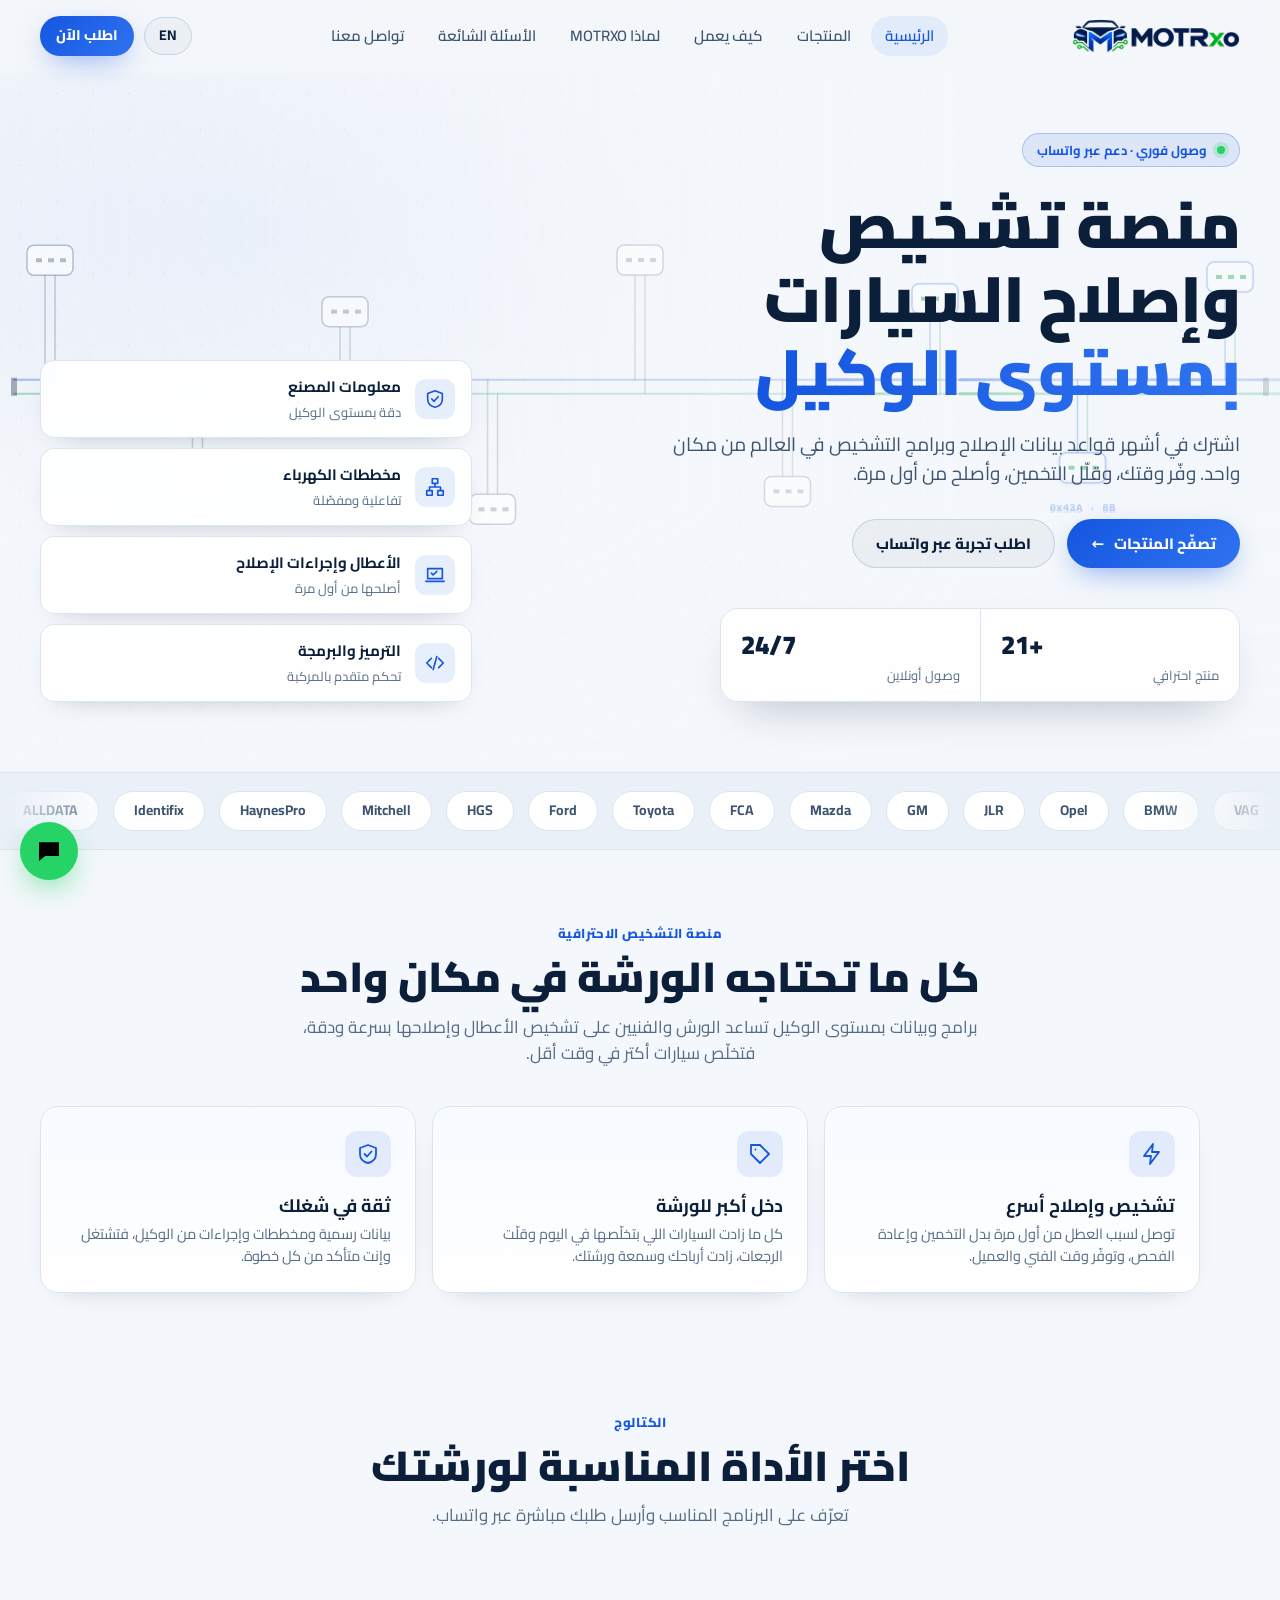
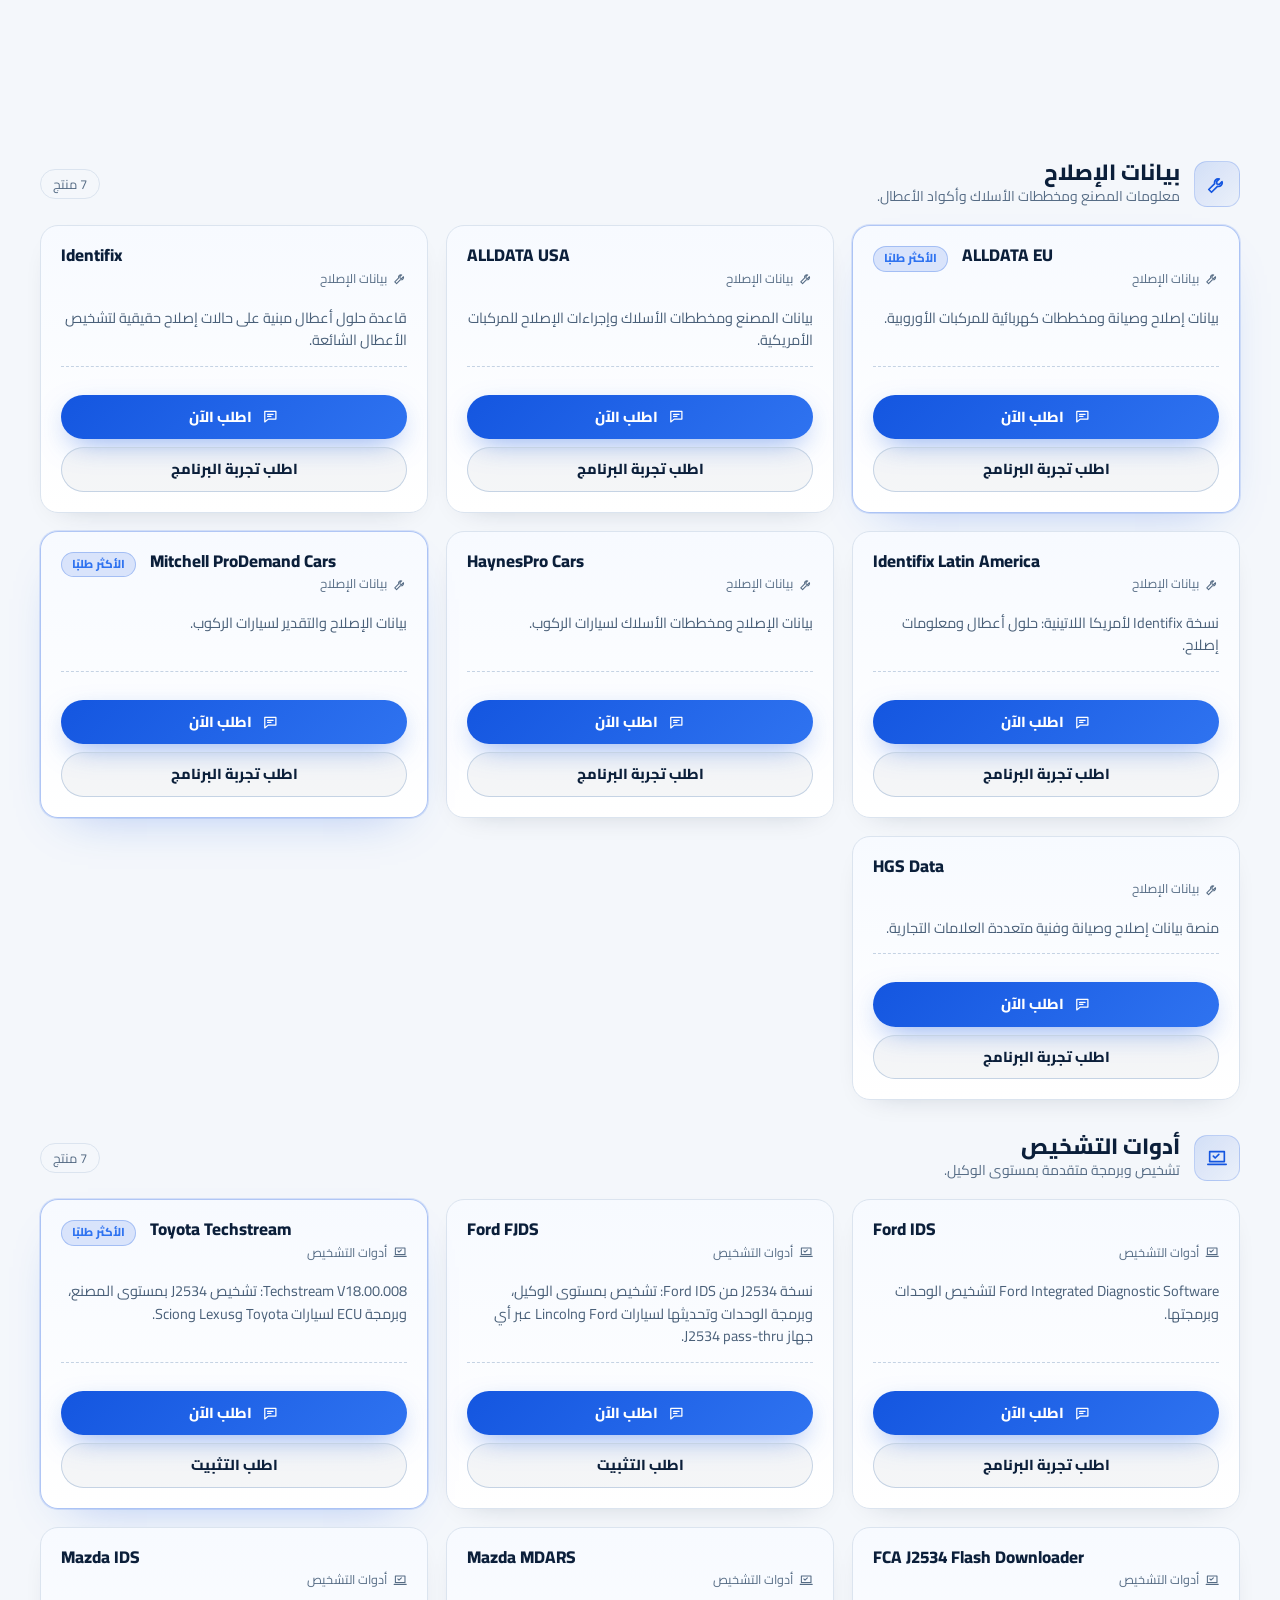
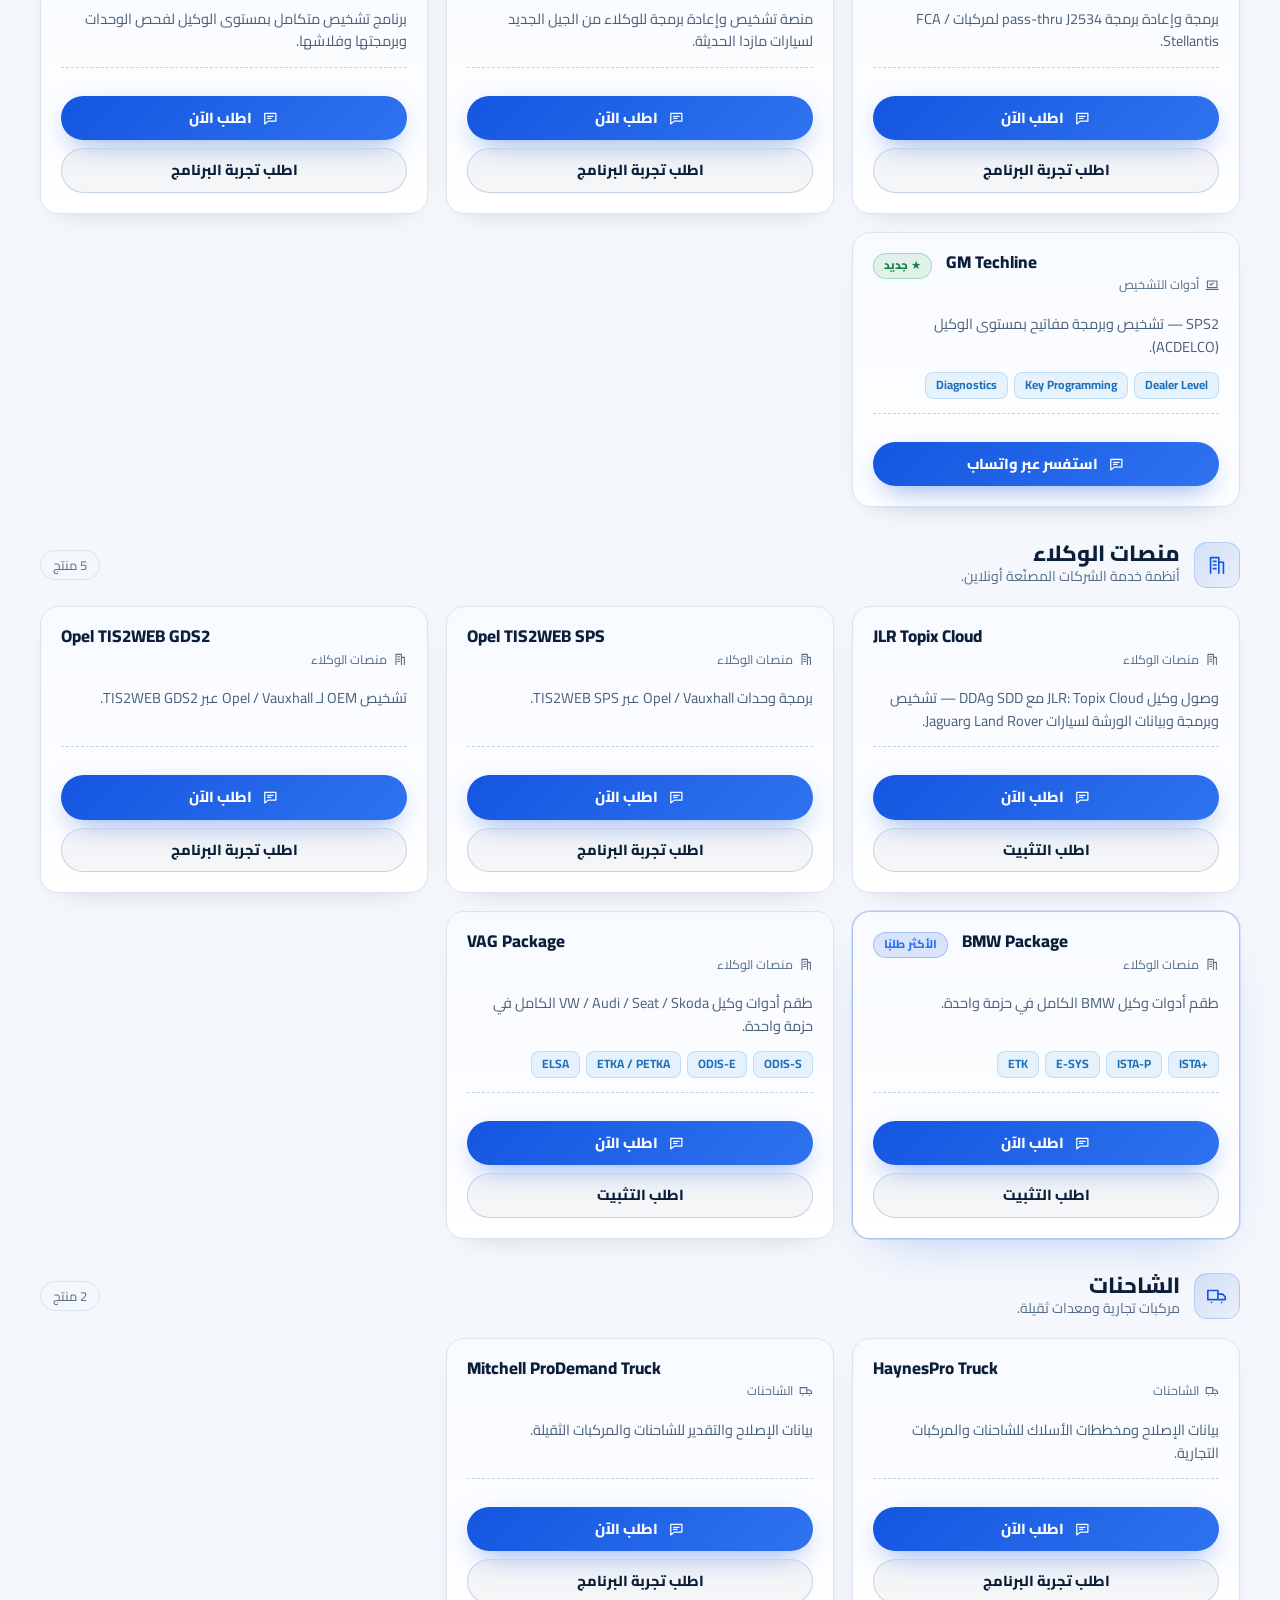
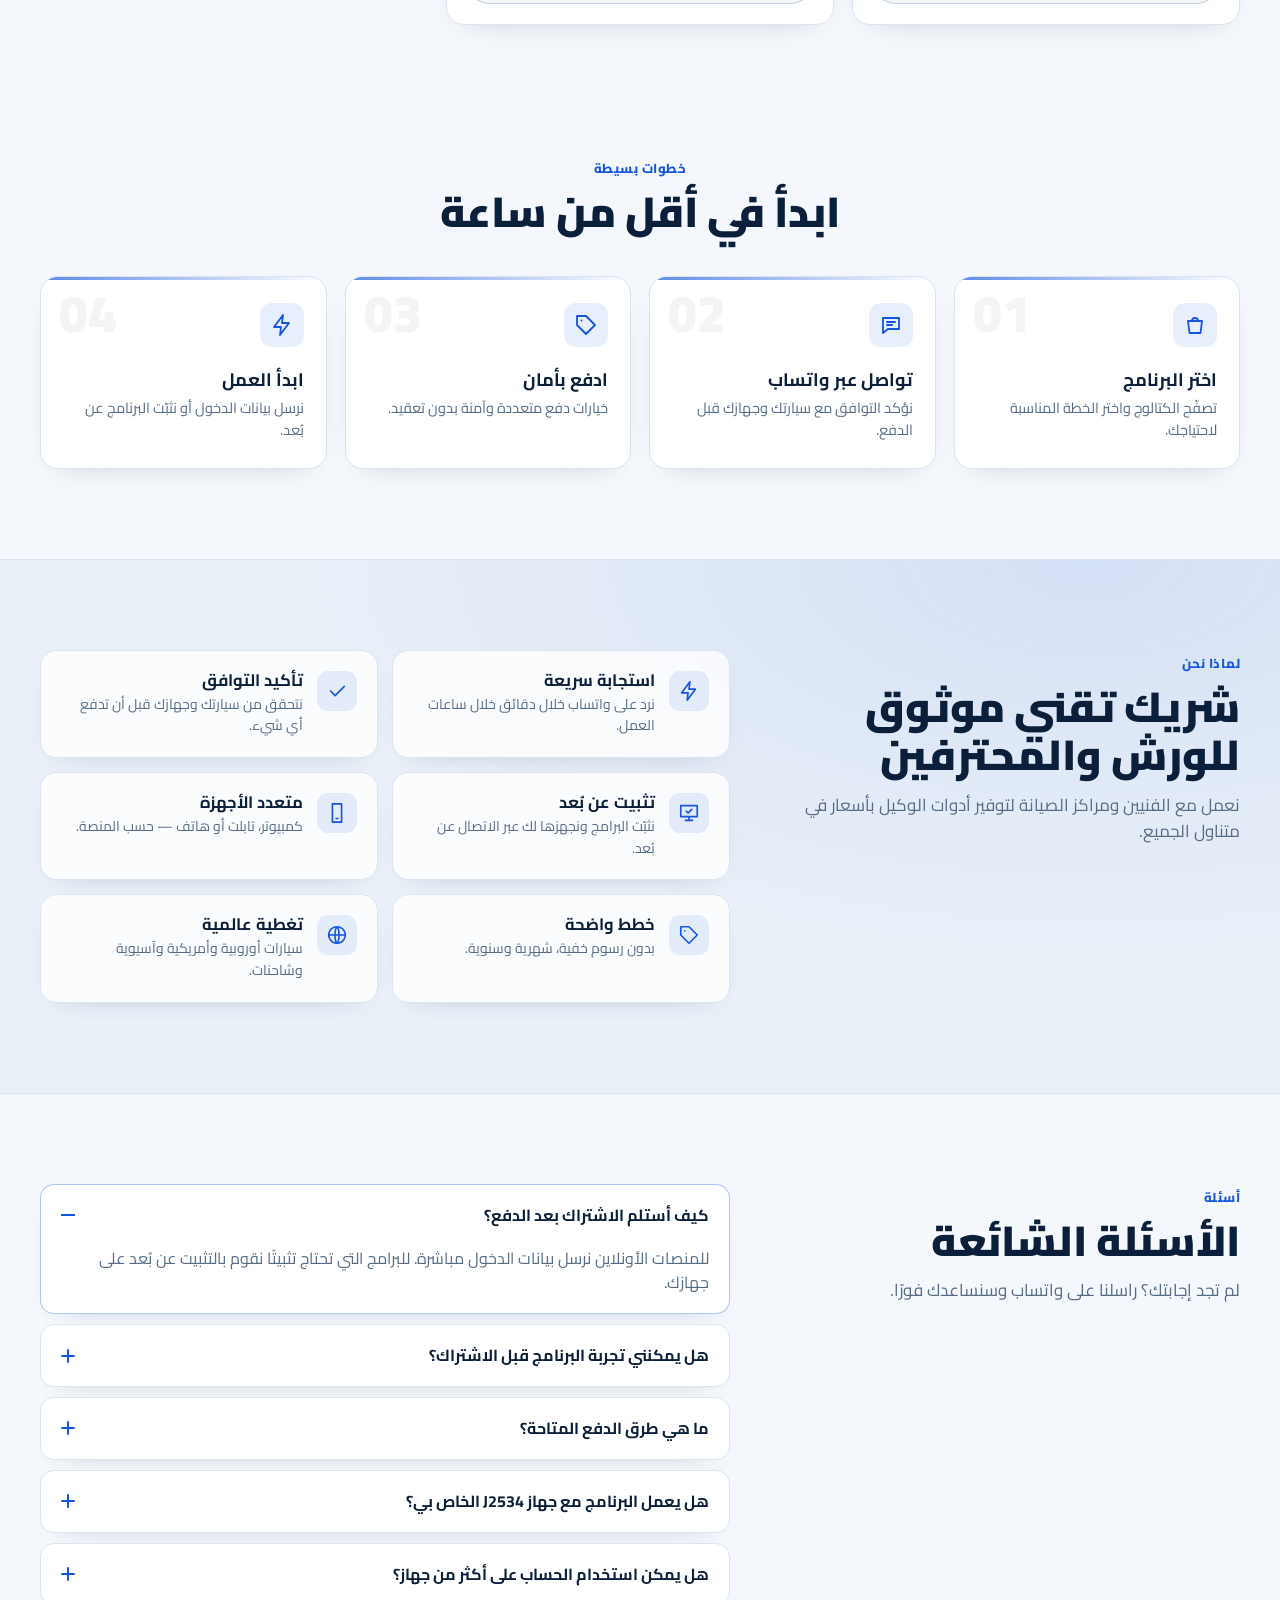
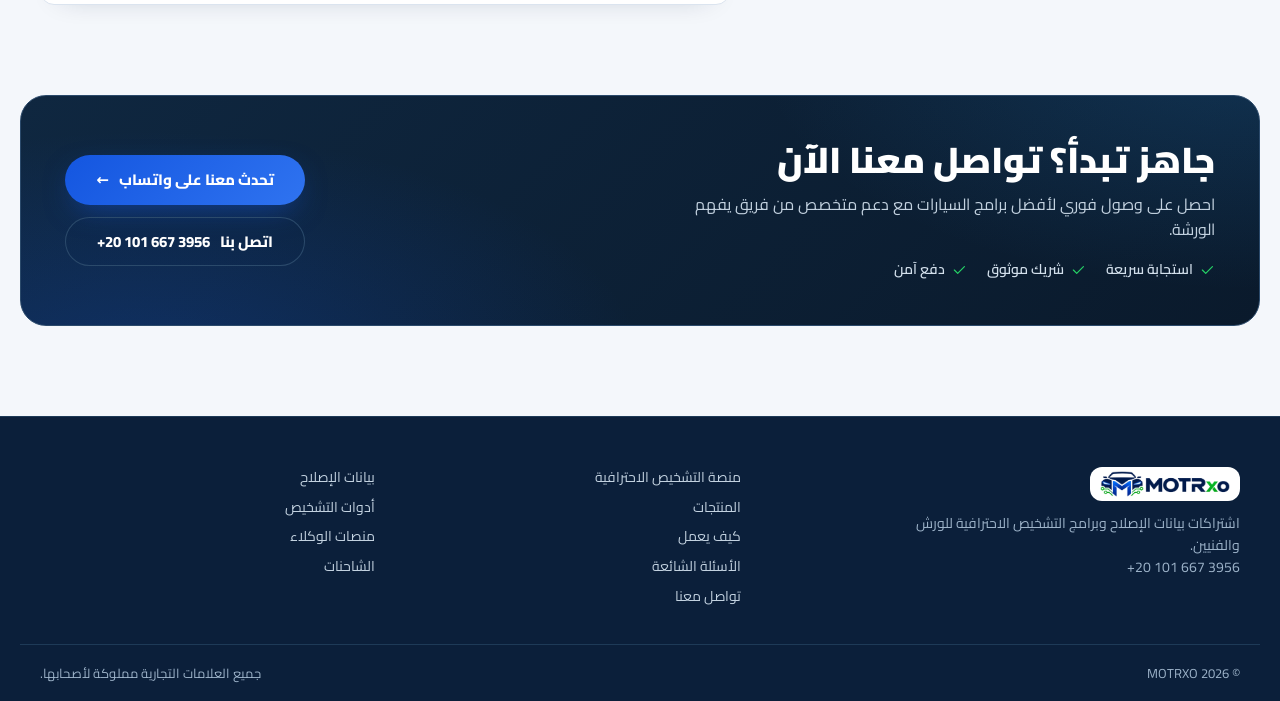
==== index.html @ 0154c222 "Add files via upload" ====
<!DOCTYPE html>
<!DOCTYPE html>

<!DOCTYPE html>

<html dir="rtl" lang="ar"><head>
<meta content="text/html; charset=utf-8" http-equiv="content-type"/>
<meta charset="utf-8"/>
<meta content="https://www.motrxo.com/.netlify/og-image/801416b83692bc978ded87ede129fd57.jpg" property="og:image"/>
<meta content="1200" property="og:image:width"/>
<meta content="630" property="og:image:height"/>
<meta content="width=device-width, initial-scale=1, viewport-fit=cover" name="viewport"/>
<title>MOTRXO — اشتراكات بيانات وإصلاح وتشخيص السيارات</title>
<meta content="اشتراكات بيانات الإصلاح وبرامج التشخيص الاحترافية للورش والفنيين — ALLDATA وHaynesPro وFord IDS وToyota Techstream وغيرها." name="description"/>
<meta content="#f4f7fb" name="theme-color"/>
<link href="assets/favicon.png" rel="icon" type="image/png"/>
<link href="assets/apple-touch-icon.png" rel="apple-touch-icon"/>
<link href="https://fonts.googleapis.com/" rel="preconnect"/>
<link crossorigin="" href="https://fonts.gstatic.com/" rel="preconnect"/>
<link href="https://fonts.googleapis.com/css2?family=Cairo:wght@400;500;600;700;800;900&amp;display=swap" rel="stylesheet"/>
<link href="assets/styles.css" rel="stylesheet"/>
<style>.hero-bg canvas{display:block;width:100%;height:100%}.hero::before{opacity:.6}.cta-acts{display:flex;flex-direction:column;gap:12px;min-width:240px}.cta-acts .btn{justify-content:center}</style>
<style>
/* MOTRXO catalog: no-price presentation with expandable product information */
.product-info { margin: 12px 0 0; padding: 14px; border: 1px solid rgba(44, 104, 168, .18); border-radius: 14px; background: rgba(244, 248, 253, .72); }
.product-info[hidden] { display: none; }
.product-info strong { display: block; margin-bottom: 6px; }
.product-info p { margin: 0 0 12px; line-height: 1.7; }
.cd .pn { cursor: pointer; }
.cd-acts { margin-top: 14px; }
</style></head>
<body>
<a class="skip" data-i="skip" href="#shop">تخطَّ إلى المنتجات</a>
<header class="hd" id="hd">
<div class="bar w">
<a aria-label="MOTRXO" class="logo" href="https://www.motrxo.com/"><img alt="MOTRXO" height="145" src="assets/logo.webp" width="720"/></a>
<nav aria-label="Main" class="nav" id="nav">
<a class="on" data-i="n1" href="#top">الرئيسية</a>
<a class="" data-i="n2" href="#shop">المنتجات</a>
<a data-dl="" data-i="n10" hidden="" href="#downloads">التنزيلات</a>
<a class="" data-i="n8" href="#how">كيف يعمل</a>
<a class="" data-i="n3" href="#why">لماذا MOTRXO</a>
<a class="" data-i="n9" href="#faq">الأسئلة الشائعة</a>
<a class="" data-i="n4" href="#contact">تواصل معنا</a>
</nav>
<div class="acts">
<button aria-label="Language" class="lang" id="lang" type="button">EN</button>
<a class="btn btn-sm" data-i="order" href="https://wa.me/201016673956?text=%D9%85%D8%B1%D8%AD%D8%A8%D9%8B%D8%A7%20MOTRXO%D8%8C%20%D8%A3%D8%B1%D9%8A%D8%AF%20%D8%A7%D9%84%D8%A7%D8%B3%D8%AA%D9%81%D8%B3%D8%A7%D8%B1%20%D8%B9%D9%86%20%D8%A7%D9%84%D8%A7%D8%B4%D8%AA%D8%B1%D8%A7%D9%83%D8%A7%D8%AA." id="hdwa" rel="noopener" target="_blank">اطلب الآن</a>
<button aria-controls="nav" aria-expanded="false" aria-label="Menu" class="burger" id="burger" type="button"><span></span><span></span><span></span></button>
</div>
</div>
</header>
<main>
<section class="hero" id="top">
<div aria-hidden="true" class="hero-bg"><canvas height="871" id="canbus" width="1920"></canvas></div>
<div class="hero-in w">
<div>
<span class="eyebrow"><i class="dot"></i><span data-i="eyebrow">وصول فوري · دعم عبر واتساب</span></span>
<h1><span data-i="h1a">منصة تشخيص وإصلاح السيارات</span> <em data-i="h1b">بمستوى الوكيل</em></h1>
<p class="lead" data-i="hp">اشترك في أشهر قواعد بيانات الإصلاح وبرامج التشخيص في العالم من مكان واحد. وفّر وقتك، وقلّل التخمين، وأصلح من أول مرة.</p>
<div class="hero-cta">
<a class="btn" href="#shop"><span data-i="browse">تصفّح المنتجات</span> <span class="arr">←</span></a>
<a class="btn btn-ghost" data-i="trial" href="https://wa.me/201016673956?text=%D9%85%D8%B1%D8%AD%D8%A8%D9%8B%D8%A7%20MOTRXO%D8%8C%20%D8%A3%D8%B1%D9%8A%D8%AF%20%D8%A7%D9%84%D8%AA%D8%AC%D8%B1%D8%A8%D8%A9%20%D9%84%D8%A8%D8%B1%D9%86%D8%A7%D9%85%D8%AC%20%D8%A7%D9%84%D8%A8%D8%B1%D9%86%D8%A7%D9%85%D8%AC%20%D8%A7%D9%84%D9%85%D9%86%D8%A7%D8%B3%D8%A8%20%D9%84%D9%83." id="herowa" rel="noopener" target="_blank">اطلب تجربة عبر واتساب</a>
</div>
<dl class="stats" id="stats"><div><dt>21+</dt><dd>منتج احترافي</dd></div><div><dt>24/7</dt><dd>وصول أونلاين</dd></div></dl>
</div>
<ul class="feats" id="feats"><li><svg aria-hidden="true" class="i" viewbox="0 0 24 24"><path d="M12 3l8 3v6c0 5-3.5 8-8 9-4.5-1-8-4-8-9V6zM8.5 12l2.5 2.5 4.5-5"></path></svg><div><strong>معلومات المصنع</strong><span>دقة بمستوى الوكيل</span></div></li><li><svg aria-hidden="true" class="i" viewbox="0 0 24 24"><path d="M9 3h6v5H9zM3 16h6v5H3zM15 16h6v5h-6zM12 8v4M6 16v-4h12v4"></path></svg><div><strong>مخططات الكهرباء</strong><span>تفاعلية ومفصّلة</span></div></li><li><svg aria-hidden="true" class="i" viewbox="0 0 24 24"><path d="M4 5h16v11H4zM2 19h20M8 10l2 2 4-4"></path></svg><div><strong>الأعطال وإجراءات الإصلاح</strong><span>أصلحها من أول مرة</span></div></li><li><svg aria-hidden="true" class="i" viewbox="0 0 24 24"><path d="M8 7l-5 5 5 5M16 7l5 5-5 5M14 5l-4 14"></path></svg><div><strong>الترميز والبرمجة</strong><span>تحكم متقدم بالمركبة</span></div></li></ul>
</div>
</section>
<div aria-hidden="true" class="brands"><div class="marquee"><div class="track" id="brands"><span class="br"><b>ALLDATA</b></span><span class="br"><b>Identifix</b></span><span class="br"><b>HaynesPro</b></span><span class="br"><b>Mitchell</b></span><span class="br"><b>HGS</b></span><span class="br"><b>Ford</b></span><span class="br"><b>Toyota</b></span><span class="br"><b>FCA</b></span><span class="br"><b>Mazda</b></span><span class="br"><b>GM</b></span><span class="br"><b>JLR</b></span><span class="br"><b>Opel</b></span><span class="br"><b>BMW</b></span><span class="br"><b>VAG</b></span><span class="br"><b>ALLDATA</b></span><span class="br"><b>Identifix</b></span><span class="br"><b>HaynesPro</b></span><span class="br"><b>Mitchell</b></span><span class="br"><b>HGS</b></span><span class="br"><b>Ford</b></span><span class="br"><b>Toyota</b></span><span class="br"><b>FCA</b></span><span class="br"><b>Mazda</b></span><span class="br"><b>GM</b></span><span class="br"><b>JLR</b></span><span class="br"><b>Opel</b></span><span class="br"><b>BMW</b></span><span class="br"><b>VAG</b></span></div></div></div>
<section class="about" id="about">
<div class="w">
<div class="sec-head"><span class="kicker" data-i="abK">منصة التشخيص الاحترافية</span><h2 data-i="abT">كل ما تحتاجه الورشة في مكان واحد</h2><p data-i="abP">برامج وبيانات بمستوى الوكيل تساعد الورش والفنيين على تشخيص الأعطال وإصلاحها بسرعة ودقة، فتخلّص سيارات أكتر في وقت أقل.</p></div>
<ul class="ab-g" id="abg"><li><svg aria-hidden="true" class="i" viewbox="0 0 24 24"><path d="M13 2L4 14h7l-1 8 9-12h-7z"></path></svg><h3>تشخيص وإصلاح أسرع</h3><p>توصل لسبب العطل من أول مرة بدل التخمين وإعادة الفحص، وتوفّر وقت الفني والعميل.</p></li><li><svg aria-hidden="true" class="i" viewbox="0 0 24 24"><path d="M3 12V3h9l9 9-9 9zM7.5 7.5h.01"></path></svg><h3>دخل أكبر للورشة</h3><p>كل ما زادت السيارات اللي بتخلّصها في اليوم وقلّت الرجعات، زادت أرباحك وسمعة ورشتك.</p></li><li><svg aria-hidden="true" class="i" viewbox="0 0 24 24"><path d="M12 3l8 3v6c0 5-3.5 8-8 9-4.5-1-8-4-8-9V6zM8.5 12l2.5 2.5 4.5-5"></path></svg><h3>ثقة في شغلك</h3><p>بيانات رسمية ومخططات وإجراءات من الوكيل، فتشتغل وإنت متأكد من كل خطوة.</p></li></ul>
</div>
</section>
<section class="shop" id="shop">
<div class="w">
<div class="sec-head"><span class="kicker" data-i="k1">الكتالوج</span><h2 data-i="shopT">اختر الأداة المناسبة لورشتك</h2><p data-i="shopP">تعرّف على البرنامج المناسب وأرسل طلبك مباشرة عبر واتساب.</p></div>
<div class="tools" id="tools">
<label class="search"><span class="ico" data-ic="search"><svg aria-hidden="true" class="i" viewbox="0 0 24 24"><path d="M11 4a7 7 0 1 0 .01 0M20 20l-4-4"></path></svg></span><input aria-label="search" autocomplete="off" id="q" placeholder="ابحث: ALLDATA، BMW، Toyota…" type="search"/><kbd>/</kbd></label>
<div class="tabs" id="tabs" role="tablist"><button aria-selected="true" class="tab on" data-c="all" role="tab" type="button"><svg aria-hidden="true" class="i" viewbox="0 0 24 24"><path d="M4 4h6v6H4zM14 4h6v6h-6zM4 14h6v6H4zM14 14h6v6h-6z"></path></svg><span>الكل</span><small>21</small></button><button aria-selected="false" class="tab" data-c="repair" role="tab" type="button"><svg aria-hidden="true" class="i" viewbox="0 0 24 24"><path d="M14.5 6.5a4 4 0 0 0-5 5L3 18l3 3 6.5-6.5a4 4 0 0 0 5-5l-3 3-2.5-.5-.5-2.5z"></path></svg><span>بيانات الإصلاح</span><small>7</small></button><button aria-selected="false" class="tab" data-c="diag" role="tab" type="button"><svg aria-hidden="true" class="i" viewbox="0 0 24 24"><path d="M4 5h16v11H4zM2 19h20M8 10l2 2 4-4"></path></svg><span>أدوات التشخيص</span><small>7</small></button><button aria-selected="false" class="tab" data-c="oem" role="tab" type="button"><svg aria-hidden="true" class="i" viewbox="0 0 24 24"><path d="M5 21V4h9v17M14 9h5v12M8 8h3M8 12h3M8 16h3"></path></svg><span>منصات الوكلاء</span><small>5</small></button><button aria-selected="false" class="tab" data-c="truck" role="tab" type="button"><svg aria-hidden="true" class="i" viewbox="0 0 24 24"><path d="M2 6h11v10H2zM13 10h5l3 3v3h-8zM6 19h.01M17 19h.01"></path></svg><span>الشاحنات</span><small>2</small></button></div>
</div>
<div id="panels"><section aria-labelledby="h-repair" class="cat-sec">
<header class="cat-h"><span class="cat-ic"><svg aria-hidden="true" class="i" viewbox="0 0 24 24"><path d="M14.5 6.5a4 4 0 0 0-5 5L3 18l3 3 6.5-6.5a4 4 0 0 0 5-5l-3 3-2.5-.5-.5-2.5z"></path></svg></span><div><h3 id="h-repair">بيانات الإصلاح</h3><p>معلومات المصنع ومخططات الأسلاك وأكواد الأعطال.</p></div><span class="cnt">7 منتج</span></header>
<div class="grid"><article class="cd is-pop">
<div class="cd-top">
<div class="ct">
<h3><a aria-expanded="false" class="pn" data-product-url="https://www.motrxo.com/product.html?p=ALLDATA%20EU" href="#" title="اضغط لعرض معلومات البرنامج">ALLDATA EU</a></h3>
<span class="cat"><svg aria-hidden="true" class="i" viewbox="0 0 24 24"><path d="M14.5 6.5a4 4 0 0 0-5 5L3 18l3 3 6.5-6.5a4 4 0 0 0 5-5l-3 3-2.5-.5-.5-2.5z"></path></svg>بيانات الإصلاح</span>
</div>
<span class="badge">الأكثر طلبًا</span>
</div>
<p class="desc">بيانات إصلاح وصيانة ومخططات كهربائية للمركبات الأوروبية.</p><div class="product-info" hidden=""><strong>معلومات البرنامج</strong><p>بيانات إصلاح وصيانة ومخططات كهربائية للمركبات الأوروبية.</p><a class="btn btn-ghost btn-block" href="https://wa.me/201016673956?text=%D9%85%D8%B1%D8%AD%D8%A8%D9%8B%D8%A7%20MOTRXO%D8%8C%20%D8%A3%D8%B1%D9%8A%D8%AF%20%D8%A7%D9%84%D8%A7%D8%B3%D8%AA%D9%81%D8%B3%D8%A7%D8%B1%20%D9%84%D8%A8%D8%B1%D9%86%D8%A7%D9%85%D8%AC%20ALLDATA%20EU." rel="noopener" target="_blank">استفسر عن التوافق والتفاصيل عبر واتساب</a></div>
<div class="cd-bot">
<div class="cd-acts">
<a class="btn btn-block" data-wa-action="buy" href="https://wa.me/201016673956?text=%D9%85%D8%B1%D8%AD%D8%A8%D9%8B%D8%A7%20MOTRXO%D8%8C%20%D8%A3%D8%B1%D9%8A%D8%AF%20%D8%A7%D9%84%D8%B4%D8%B1%D8%A7%D8%A1%20%D9%84%D8%A8%D8%B1%D9%86%D8%A7%D9%85%D8%AC%20ALLDATA%20EU." rel="noopener" target="_blank"><svg aria-hidden="true" class="i" viewbox="0 0 24 24"><path d="M4 5h16v11H9l-5 4zM8 9h8M8 12h5"></path></svg><span>اطلب الآن</span></a>
<a class="btn btn-ghost btn-block" data-wa-action="trial" href="https://wa.me/201016673956?text=%D9%85%D8%B1%D8%AD%D8%A8%D9%8B%D8%A7%20MOTRXO%D8%8C%20%D8%A3%D8%B1%D9%8A%D8%AF%20%D8%A7%D9%84%D8%AA%D8%AC%D8%B1%D8%A8%D8%A9%20%D9%84%D8%A8%D8%B1%D9%86%D8%A7%D9%85%D8%AC%20ALLDATA%20EU." rel="noopener" target="_blank">اطلب تجربة البرنامج</a>
</div>
</div>
</article><article class="cd">
<div class="cd-top">
<div class="ct">
<h3><a aria-expanded="false" class="pn" data-product-url="https://www.motrxo.com/product.html?p=ALLDATA%20USA" href="#" title="اضغط لعرض معلومات البرنامج">ALLDATA USA</a></h3>
<span class="cat"><svg aria-hidden="true" class="i" viewbox="0 0 24 24"><path d="M14.5 6.5a4 4 0 0 0-5 5L3 18l3 3 6.5-6.5a4 4 0 0 0 5-5l-3 3-2.5-.5-.5-2.5z"></path></svg>بيانات الإصلاح</span>
</div>
</div>
<p class="desc">بيانات المصنع ومخططات الأسلاك وإجراءات الإصلاح للمركبات الأمريكية.</p><div class="product-info" hidden=""><strong>معلومات البرنامج</strong><p>بيانات المصنع ومخططات الأسلاك وإجراءات الإصلاح للمركبات الأمريكية.</p><a class="btn btn-ghost btn-block" href="https://wa.me/201016673956?text=%D9%85%D8%B1%D8%AD%D8%A8%D9%8B%D8%A7%20MOTRXO%D8%8C%20%D8%A3%D8%B1%D9%8A%D8%AF%20%D8%A7%D9%84%D8%A7%D8%B3%D8%AA%D9%81%D8%B3%D8%A7%D8%B1%20%D9%84%D8%A8%D8%B1%D9%86%D8%A7%D9%85%D8%AC%20ALLDATA%20USA." rel="noopener" target="_blank">استفسر عن التوافق والتفاصيل عبر واتساب</a></div>
<div class="cd-bot">
<div class="cd-acts">
<a class="btn btn-block" data-wa-action="buy" href="https://wa.me/201016673956?text=%D9%85%D8%B1%D8%AD%D8%A8%D9%8B%D8%A7%20MOTRXO%D8%8C%20%D8%A3%D8%B1%D9%8A%D8%AF%20%D8%A7%D9%84%D8%B4%D8%B1%D8%A7%D8%A1%20%D9%84%D8%A8%D8%B1%D9%86%D8%A7%D9%85%D8%AC%20ALLDATA%20USA." rel="noopener" target="_blank"><svg aria-hidden="true" class="i" viewbox="0 0 24 24"><path d="M4 5h16v11H9l-5 4zM8 9h8M8 12h5"></path></svg><span>اطلب الآن</span></a>
<a class="btn btn-ghost btn-block" data-wa-action="trial" href="https://wa.me/201016673956?text=%D9%85%D8%B1%D8%AD%D8%A8%D9%8B%D8%A7%20MOTRXO%D8%8C%20%D8%A3%D8%B1%D9%8A%D8%AF%20%D8%A7%D9%84%D8%AA%D8%AC%D8%B1%D8%A8%D8%A9%20%D9%84%D8%A8%D8%B1%D9%86%D8%A7%D9%85%D8%AC%20ALLDATA%20USA." rel="noopener" target="_blank">اطلب تجربة البرنامج</a>
</div>
</div>
</article><article class="cd">
<div class="cd-top">
<div class="ct">
<h3><a aria-expanded="false" class="pn" data-product-url="https://www.motrxo.com/product.html?p=Identifix" href="#" title="اضغط لعرض معلومات البرنامج">Identifix</a></h3>
<span class="cat"><svg aria-hidden="true" class="i" viewbox="0 0 24 24"><path d="M14.5 6.5a4 4 0 0 0-5 5L3 18l3 3 6.5-6.5a4 4 0 0 0 5-5l-3 3-2.5-.5-.5-2.5z"></path></svg>بيانات الإصلاح</span>
</div>
</div>
<p class="desc">قاعدة حلول أعطال مبنية على حالات إصلاح حقيقية لتشخيص الأعطال الشائعة.</p><div class="product-info" hidden=""><strong>معلومات البرنامج</strong><p>قاعدة حلول أعطال مبنية على حالات إصلاح حقيقية لتشخيص الأعطال الشائعة.</p><a class="btn btn-ghost btn-block" href="https://wa.me/201016673956?text=%D9%85%D8%B1%D8%AD%D8%A8%D9%8B%D8%A7%20MOTRXO%D8%8C%20%D8%A3%D8%B1%D9%8A%D8%AF%20%D8%A7%D9%84%D8%A7%D8%B3%D8%AA%D9%81%D8%B3%D8%A7%D8%B1%20%D9%84%D8%A8%D8%B1%D9%86%D8%A7%D9%85%D8%AC%20Identifix." rel="noopener" target="_blank">استفسر عن التوافق والتفاصيل عبر واتساب</a></div>
<div class="cd-bot">
<div class="cd-acts">
<a class="btn btn-block" data-wa-action="buy" href="https://wa.me/201016673956?text=%D9%85%D8%B1%D8%AD%D8%A8%D9%8B%D8%A7%20MOTRXO%D8%8C%20%D8%A3%D8%B1%D9%8A%D8%AF%20%D8%A7%D9%84%D8%B4%D8%B1%D8%A7%D8%A1%20%D9%84%D8%A8%D8%B1%D9%86%D8%A7%D9%85%D8%AC%20Identifix." rel="noopener" target="_blank"><svg aria-hidden="true" class="i" viewbox="0 0 24 24"><path d="M4 5h16v11H9l-5 4zM8 9h8M8 12h5"></path></svg><span>اطلب الآن</span></a>
<a class="btn btn-ghost btn-block" data-wa-action="trial" href="https://wa.me/201016673956?text=%D9%85%D8%B1%D8%AD%D8%A8%D9%8B%D8%A7%20MOTRXO%D8%8C%20%D8%A3%D8%B1%D9%8A%D8%AF%20%D8%A7%D9%84%D8%AA%D8%AC%D8%B1%D8%A8%D8%A9%20%D9%84%D8%A8%D8%B1%D9%86%D8%A7%D9%85%D8%AC%20Identifix." rel="noopener" target="_blank">اطلب تجربة البرنامج</a>
</div>
</div>
</article><article class="cd">
<div class="cd-top">
<div class="ct">
<h3><a aria-expanded="false" class="pn" data-product-url="https://www.motrxo.com/product.html?p=Identifix%20Latin%20America" href="#" title="اضغط لعرض معلومات البرنامج">Identifix Latin America</a></h3>
<span class="cat"><svg aria-hidden="true" class="i" viewbox="0 0 24 24"><path d="M14.5 6.5a4 4 0 0 0-5 5L3 18l3 3 6.5-6.5a4 4 0 0 0 5-5l-3 3-2.5-.5-.5-2.5z"></path></svg>بيانات الإصلاح</span>
</div>
</div>
<p class="desc">نسخة Identifix لأمريكا اللاتينية: حلول أعطال ومعلومات إصلاح.</p><div class="product-info" hidden=""><strong>معلومات البرنامج</strong><p>نسخة Identifix لأمريكا اللاتينية: حلول أعطال ومعلومات إصلاح.</p><a class="btn btn-ghost btn-block" href="https://wa.me/201016673956?text=%D9%85%D8%B1%D8%AD%D8%A8%D9%8B%D8%A7%20MOTRXO%D8%8C%20%D8%A3%D8%B1%D9%8A%D8%AF%20%D8%A7%D9%84%D8%A7%D8%B3%D8%AA%D9%81%D8%B3%D8%A7%D8%B1%20%D9%84%D8%A8%D8%B1%D9%86%D8%A7%D9%85%D8%AC%20Identifix%20Latin%20America." rel="noopener" target="_blank">استفسر عن التوافق والتفاصيل عبر واتساب</a></div>
<div class="cd-bot">
<div class="cd-acts">
<a class="btn btn-block" data-wa-action="buy" href="https://wa.me/201016673956?text=%D9%85%D8%B1%D8%AD%D8%A8%D9%8B%D8%A7%20MOTRXO%D8%8C%20%D8%A3%D8%B1%D9%8A%D8%AF%20%D8%A7%D9%84%D8%B4%D8%B1%D8%A7%D8%A1%20%D9%84%D8%A8%D8%B1%D9%86%D8%A7%D9%85%D8%AC%20Identifix%20Latin%20America." rel="noopener" target="_blank"><svg aria-hidden="true" class="i" viewbox="0 0 24 24"><path d="M4 5h16v11H9l-5 4zM8 9h8M8 12h5"></path></svg><span>اطلب الآن</span></a>
<a class="btn btn-ghost btn-block" data-wa-action="trial" href="https://wa.me/201016673956?text=%D9%85%D8%B1%D8%AD%D8%A8%D9%8B%D8%A7%20MOTRXO%D8%8C%20%D8%A3%D8%B1%D9%8A%D8%AF%20%D8%A7%D9%84%D8%AA%D8%AC%D8%B1%D8%A8%D8%A9%20%D9%84%D8%A8%D8%B1%D9%86%D8%A7%D9%85%D8%AC%20Identifix%20Latin%20America." rel="noopener" target="_blank">اطلب تجربة البرنامج</a>
</div>
</div>
</article><article class="cd">
<div class="cd-top">
<div class="ct">
<h3><a aria-expanded="false" class="pn" data-product-url="https://www.motrxo.com/product.html?p=HaynesPro%20Cars" href="#" title="اضغط لعرض معلومات البرنامج">HaynesPro Cars</a></h3>
<span class="cat"><svg aria-hidden="true" class="i" viewbox="0 0 24 24"><path d="M14.5 6.5a4 4 0 0 0-5 5L3 18l3 3 6.5-6.5a4 4 0 0 0 5-5l-3 3-2.5-.5-.5-2.5z"></path></svg>بيانات الإصلاح</span>
</div>
</div>
<p class="desc">بيانات الإصلاح ومخططات الأسلاك لسيارات الركوب.</p><div class="product-info" hidden=""><strong>معلومات البرنامج</strong><p>بيانات الإصلاح ومخططات الأسلاك لسيارات الركوب.</p><a class="btn btn-ghost btn-block" href="https://wa.me/201016673956?text=%D9%85%D8%B1%D8%AD%D8%A8%D9%8B%D8%A7%20MOTRXO%D8%8C%20%D8%A3%D8%B1%D9%8A%D8%AF%20%D8%A7%D9%84%D8%A7%D8%B3%D8%AA%D9%81%D8%B3%D8%A7%D8%B1%20%D9%84%D8%A8%D8%B1%D9%86%D8%A7%D9%85%D8%AC%20HaynesPro%20Cars." rel="noopener" target="_blank">استفسر عن التوافق والتفاصيل عبر واتساب</a></div>
<div class="cd-bot">
<div class="cd-acts">
<a class="btn btn-block" data-wa-action="buy" href="https://wa.me/201016673956?text=%D9%85%D8%B1%D8%AD%D8%A8%D9%8B%D8%A7%20MOTRXO%D8%8C%20%D8%A3%D8%B1%D9%8A%D8%AF%20%D8%A7%D9%84%D8%B4%D8%B1%D8%A7%D8%A1%20%D9%84%D8%A8%D8%B1%D9%86%D8%A7%D9%85%D8%AC%20HaynesPro%20Cars." rel="noopener" target="_blank"><svg aria-hidden="true" class="i" viewbox="0 0 24 24"><path d="M4 5h16v11H9l-5 4zM8 9h8M8 12h5"></path></svg><span>اطلب الآن</span></a>
<a class="btn btn-ghost btn-block" data-wa-action="trial" href="https://wa.me/201016673956?text=%D9%85%D8%B1%D8%AD%D8%A8%D9%8B%D8%A7%20MOTRXO%D8%8C%20%D8%A3%D8%B1%D9%8A%D8%AF%20%D8%A7%D9%84%D8%AA%D8%AC%D8%B1%D8%A8%D8%A9%20%D9%84%D8%A8%D8%B1%D9%86%D8%A7%D9%85%D8%AC%20HaynesPro%20Cars." rel="noopener" target="_blank">اطلب تجربة البرنامج</a>
</div>
</div>
</article><article class="cd is-pop">
<div class="cd-top">
<div class="ct">
<h3><a aria-expanded="false" class="pn" data-product-url="https://www.motrxo.com/product.html?p=Mitchell%20ProDemand%20Cars" href="#" title="اضغط لعرض معلومات البرنامج">Mitchell ProDemand Cars</a></h3>
<span class="cat"><svg aria-hidden="true" class="i" viewbox="0 0 24 24"><path d="M14.5 6.5a4 4 0 0 0-5 5L3 18l3 3 6.5-6.5a4 4 0 0 0 5-5l-3 3-2.5-.5-.5-2.5z"></path></svg>بيانات الإصلاح</span>
</div>
<span class="badge">الأكثر طلبًا</span>
</div>
<p class="desc">بيانات الإصلاح والتقدير لسيارات الركوب.</p><div class="product-info" hidden=""><strong>معلومات البرنامج</strong><p>بيانات الإصلاح والتقدير لسيارات الركوب.</p><a class="btn btn-ghost btn-block" href="https://wa.me/201016673956?text=%D9%85%D8%B1%D8%AD%D8%A8%D9%8B%D8%A7%20MOTRXO%D8%8C%20%D8%A3%D8%B1%D9%8A%D8%AF%20%D8%A7%D9%84%D8%A7%D8%B3%D8%AA%D9%81%D8%B3%D8%A7%D8%B1%20%D9%84%D8%A8%D8%B1%D9%86%D8%A7%D9%85%D8%AC%20Mitchell%20ProDemand%20Cars." rel="noopener" target="_blank">استفسر عن التوافق والتفاصيل عبر واتساب</a></div>
<div class="cd-bot">
<div class="cd-acts">
<a class="btn btn-block" data-wa-action="buy" href="https://wa.me/201016673956?text=%D9%85%D8%B1%D8%AD%D8%A8%D9%8B%D8%A7%20MOTRXO%D8%8C%20%D8%A3%D8%B1%D9%8A%D8%AF%20%D8%A7%D9%84%D8%B4%D8%B1%D8%A7%D8%A1%20%D9%84%D8%A8%D8%B1%D9%86%D8%A7%D9%85%D8%AC%20Mitchell%20ProDemand%20Cars." rel="noopener" target="_blank"><svg aria-hidden="true" class="i" viewbox="0 0 24 24"><path d="M4 5h16v11H9l-5 4zM8 9h8M8 12h5"></path></svg><span>اطلب الآن</span></a>
<a class="btn btn-ghost btn-block" data-wa-action="trial" href="https://wa.me/201016673956?text=%D9%85%D8%B1%D8%AD%D8%A8%D9%8B%D8%A7%20MOTRXO%D8%8C%20%D8%A3%D8%B1%D9%8A%D8%AF%20%D8%A7%D9%84%D8%AA%D8%AC%D8%B1%D8%A8%D8%A9%20%D9%84%D8%A8%D8%B1%D9%86%D8%A7%D9%85%D8%AC%20Mitchell%20ProDemand%20Cars." rel="noopener" target="_blank">اطلب تجربة البرنامج</a>
</div>
</div>
</article><article class="cd">
<div class="cd-top">
<div class="ct">
<h3><a aria-expanded="false" class="pn" data-product-url="https://www.motrxo.com/product.html?p=HGS%20Data" href="#" title="اضغط لعرض معلومات البرنامج">HGS Data</a></h3>
<span class="cat"><svg aria-hidden="true" class="i" viewbox="0 0 24 24"><path d="M14.5 6.5a4 4 0 0 0-5 5L3 18l3 3 6.5-6.5a4 4 0 0 0 5-5l-3 3-2.5-.5-.5-2.5z"></path></svg>بيانات الإصلاح</span>
</div>
</div>
<p class="desc">منصة بيانات إصلاح وصيانة وفنية متعددة العلامات التجارية.</p><div class="product-info" hidden=""><strong>معلومات البرنامج</strong><p>منصة بيانات إصلاح وصيانة وفنية متعددة العلامات التجارية.</p><a class="btn btn-ghost btn-block" href="https://wa.me/201016673956?text=%D9%85%D8%B1%D8%AD%D8%A8%D9%8B%D8%A7%20MOTRXO%D8%8C%20%D8%A3%D8%B1%D9%8A%D8%AF%20%D8%A7%D9%84%D8%A7%D8%B3%D8%AA%D9%81%D8%B3%D8%A7%D8%B1%20%D9%84%D8%A8%D8%B1%D9%86%D8%A7%D9%85%D8%AC%20HGS%20Data." rel="noopener" target="_blank">استفسر عن التوافق والتفاصيل عبر واتساب</a></div>
<div class="cd-bot">
<div class="cd-acts">
<a class="btn btn-block" data-wa-action="buy" href="https://wa.me/201016673956?text=%D9%85%D8%B1%D8%AD%D8%A8%D9%8B%D8%A7%20MOTRXO%D8%8C%20%D8%A3%D8%B1%D9%8A%D8%AF%20%D8%A7%D9%84%D8%B4%D8%B1%D8%A7%D8%A1%20%D9%84%D8%A8%D8%B1%D9%86%D8%A7%D9%85%D8%AC%20HGS%20Data." rel="noopener" target="_blank"><svg aria-hidden="true" class="i" viewbox="0 0 24 24"><path d="M4 5h16v11H9l-5 4zM8 9h8M8 12h5"></path></svg><span>اطلب الآن</span></a>
<a class="btn btn-ghost btn-block" data-wa-action="trial" href="https://wa.me/201016673956?text=%D9%85%D8%B1%D8%AD%D8%A8%D9%8B%D8%A7%20MOTRXO%D8%8C%20%D8%A3%D8%B1%D9%8A%D8%AF%20%D8%A7%D9%84%D8%AA%D8%AC%D8%B1%D8%A8%D8%A9%20%D9%84%D8%A8%D8%B1%D9%86%D8%A7%D9%85%D8%AC%20HGS%20Data." rel="noopener" target="_blank">اطلب تجربة البرنامج</a>
</div>
</div>
</article></div>
</section><section aria-labelledby="h-diag" class="cat-sec">
<header class="cat-h"><span class="cat-ic"><svg aria-hidden="true" class="i" viewbox="0 0 24 24"><path d="M4 5h16v11H4zM2 19h20M8 10l2 2 4-4"></path></svg></span><div><h3 id="h-diag">أدوات التشخيص</h3><p>تشخيص وبرمجة متقدمة بمستوى الوكيل.</p></div><span class="cnt">7 منتج</span></header>
<div class="grid"><article class="cd">
<div class="cd-top">
<div class="ct">
<h3><a aria-expanded="false" class="pn" data-product-url="https://www.motrxo.com/product.html?p=Ford%20IDS" href="#" title="اضغط لعرض معلومات البرنامج">Ford IDS</a></h3>
<span class="cat"><svg aria-hidden="true" class="i" viewbox="0 0 24 24"><path d="M4 5h16v11H4zM2 19h20M8 10l2 2 4-4"></path></svg>أدوات التشخيص</span>
</div>
</div>
<p class="desc">Ford Integrated Diagnostic Software لتشخيص الوحدات وبرمجتها.</p><div class="product-info" hidden=""><strong>معلومات البرنامج</strong><p>Ford Integrated Diagnostic Software لتشخيص الوحدات وبرمجتها.</p><a class="btn btn-ghost btn-block" href="https://wa.me/201016673956?text=%D9%85%D8%B1%D8%AD%D8%A8%D9%8B%D8%A7%20MOTRXO%D8%8C%20%D8%A3%D8%B1%D9%8A%D8%AF%20%D8%A7%D9%84%D8%A7%D8%B3%D8%AA%D9%81%D8%B3%D8%A7%D8%B1%20%D9%84%D8%A8%D8%B1%D9%86%D8%A7%D9%85%D8%AC%20Ford%20IDS." rel="noopener" target="_blank">استفسر عن التوافق والتفاصيل عبر واتساب</a></div>
<div class="cd-bot">
<div class="cd-acts">
<a class="btn btn-block" data-wa-action="buy" href="https://wa.me/201016673956?text=%D9%85%D8%B1%D8%AD%D8%A8%D9%8B%D8%A7%20MOTRXO%D8%8C%20%D8%A3%D8%B1%D9%8A%D8%AF%20%D8%A7%D9%84%D8%B4%D8%B1%D8%A7%D8%A1%20%D9%84%D8%A8%D8%B1%D9%86%D8%A7%D9%85%D8%AC%20Ford%20IDS." rel="noopener" target="_blank"><svg aria-hidden="true" class="i" viewbox="0 0 24 24"><path d="M4 5h16v11H9l-5 4zM8 9h8M8 12h5"></path></svg><span>اطلب الآن</span></a>
<a class="btn btn-ghost btn-block" data-wa-action="trial" href="https://wa.me/201016673956?text=%D9%85%D8%B1%D8%AD%D8%A8%D9%8B%D8%A7%20MOTRXO%D8%8C%20%D8%A3%D8%B1%D9%8A%D8%AF%20%D8%A7%D9%84%D8%AA%D8%AC%D8%B1%D8%A8%D8%A9%20%D9%84%D8%A8%D8%B1%D9%86%D8%A7%D9%85%D8%AC%20Ford%20IDS." rel="noopener" target="_blank">اطلب تجربة البرنامج</a>
</div>
</div>
</article><article class="cd">
<div class="cd-top">
<div class="ct">
<h3><a aria-expanded="false" class="pn" data-product-url="https://www.motrxo.com/product.html?p=Ford%20FJDS" href="#" title="اضغط لعرض معلومات البرنامج">Ford FJDS</a></h3>
<span class="cat"><svg aria-hidden="true" class="i" viewbox="0 0 24 24"><path d="M4 5h16v11H4zM2 19h20M8 10l2 2 4-4"></path></svg>أدوات التشخيص</span>
</div>
</div>
<p class="desc">نسخة J2534 من Ford IDS: تشخيص بمستوى الوكيل، وبرمجة الوحدات وتحديثها لسيارات Ford وLincoln عبر أي جهاز J2534 pass-thru.</p><div class="product-info" hidden=""><strong>معلومات البرنامج</strong><p>نسخة J2534 من Ford IDS: تشخيص بمستوى الوكيل، وبرمجة الوحدات وتحديثها لسيارات Ford وLincoln عبر أي جهاز J2534 pass-thru.</p><a class="btn btn-ghost btn-block" href="https://wa.me/201016673956?text=%D9%85%D8%B1%D8%AD%D8%A8%D9%8B%D8%A7%20MOTRXO%D8%8C%20%D8%A3%D8%B1%D9%8A%D8%AF%20%D8%A7%D9%84%D8%A7%D8%B3%D8%AA%D9%81%D8%B3%D8%A7%D8%B1%20%D9%84%D8%A8%D8%B1%D9%86%D8%A7%D9%85%D8%AC%20Ford%20FJDS." rel="noopener" target="_blank">استفسر عن التوافق والتفاصيل عبر واتساب</a></div>
<div class="cd-bot">
<div class="cd-acts">
<a class="btn btn-block" data-wa-action="buy" href="https://wa.me/201016673956?text=%D9%85%D8%B1%D8%AD%D8%A8%D9%8B%D8%A7%20MOTRXO%D8%8C%20%D8%A3%D8%B1%D9%8A%D8%AF%20%D8%A7%D9%84%D8%B4%D8%B1%D8%A7%D8%A1%20%D9%84%D8%A8%D8%B1%D9%86%D8%A7%D9%85%D8%AC%20Ford%20FJDS." rel="noopener" target="_blank"><svg aria-hidden="true" class="i" viewbox="0 0 24 24"><path d="M4 5h16v11H9l-5 4zM8 9h8M8 12h5"></path></svg><span>اطلب الآن</span></a>
<a class="btn btn-ghost btn-block" data-wa-action="install" href="https://wa.me/201016673956?text=%D9%85%D8%B1%D8%AD%D8%A8%D9%8B%D8%A7%20MOTRXO%D8%8C%20%D8%A3%D8%B1%D9%8A%D8%AF%20%D8%A7%D9%84%D8%AA%D8%AB%D8%A8%D9%8A%D8%AA%20%D9%84%D8%A8%D8%B1%D9%86%D8%A7%D9%85%D8%AC%20Ford%20FJDS." rel="noopener" target="_blank">اطلب التثبيت</a>
</div>
</div>
</article><article class="cd is-pop">
<div class="cd-top">
<div class="ct">
<h3><a aria-expanded="false" class="pn" data-product-url="https://www.motrxo.com/product.html?p=Toyota%20Techstream" href="#" title="اضغط لعرض معلومات البرنامج">Toyota Techstream</a></h3>
<span class="cat"><svg aria-hidden="true" class="i" viewbox="0 0 24 24"><path d="M4 5h16v11H4zM2 19h20M8 10l2 2 4-4"></path></svg>أدوات التشخيص</span>
</div>
<span class="badge">الأكثر طلبًا</span>
</div>
<p class="desc">Techstream V18.00.008: تشخيص J2534 بمستوى المصنع، وبرمجة ECU لسيارات Toyota وLexus وScion.</p><div class="product-info" hidden=""><strong>معلومات البرنامج</strong><p>Techstream V18.00.008: تشخيص J2534 بمستوى المصنع، وبرمجة ECU لسيارات Toyota وLexus وScion.</p><a class="btn btn-ghost btn-block" href="https://wa.me/201016673956?text=%D9%85%D8%B1%D8%AD%D8%A8%D9%8B%D8%A7%20MOTRXO%D8%8C%20%D8%A3%D8%B1%D9%8A%D8%AF%20%D8%A7%D9%84%D8%A7%D8%B3%D8%AA%D9%81%D8%B3%D8%A7%D8%B1%20%D9%84%D8%A8%D8%B1%D9%86%D8%A7%D9%85%D8%AC%20Toyota%20Techstream." rel="noopener" target="_blank">استفسر عن التوافق والتفاصيل عبر واتساب</a></div>
<div class="cd-bot">
<div class="cd-acts">
<a class="btn btn-block" data-wa-action="buy" href="https://wa.me/201016673956?text=%D9%85%D8%B1%D8%AD%D8%A8%D9%8B%D8%A7%20MOTRXO%D8%8C%20%D8%A3%D8%B1%D9%8A%D8%AF%20%D8%A7%D9%84%D8%B4%D8%B1%D8%A7%D8%A1%20%D9%84%D8%A8%D8%B1%D9%86%D8%A7%D9%85%D8%AC%20Toyota%20Techstream." rel="noopener" target="_blank"><svg aria-hidden="true" class="i" viewbox="0 0 24 24"><path d="M4 5h16v11H9l-5 4zM8 9h8M8 12h5"></path></svg><span>اطلب الآن</span></a>
<a class="btn btn-ghost btn-block" data-wa-action="install" href="https://wa.me/201016673956?text=%D9%85%D8%B1%D8%AD%D8%A8%D9%8B%D8%A7%20MOTRXO%D8%8C%20%D8%A3%D8%B1%D9%8A%D8%AF%20%D8%A7%D9%84%D8%AA%D8%AB%D8%A8%D9%8A%D8%AA%20%D9%84%D8%A8%D8%B1%D9%86%D8%A7%D9%85%D8%AC%20Toyota%20Techstream." rel="noopener" target="_blank">اطلب التثبيت</a>
</div>
</div>
</article><article class="cd">
<div class="cd-top">
<div class="ct">
<h3><a aria-expanded="false" class="pn" data-product-url="https://www.motrxo.com/product.html?p=FCA%20J2534%20Flash%20Downloader" href="#" title="اضغط لعرض معلومات البرنامج">FCA J2534 Flash Downloader</a></h3>
<span class="cat"><svg aria-hidden="true" class="i" viewbox="0 0 24 24"><path d="M4 5h16v11H4zM2 19h20M8 10l2 2 4-4"></path></svg>أدوات التشخيص</span>
</div>
</div>
<p class="desc">برمجة وإعادة برمجة pass-thru J2534 لمركبات FCA / Stellantis.</p><div class="product-info" hidden=""><strong>معلومات البرنامج</strong><p>برمجة وإعادة برمجة pass-thru J2534 لمركبات FCA / Stellantis.</p><a class="btn btn-ghost btn-block" href="https://wa.me/201016673956?text=%D9%85%D8%B1%D8%AD%D8%A8%D9%8B%D8%A7%20MOTRXO%D8%8C%20%D8%A3%D8%B1%D9%8A%D8%AF%20%D8%A7%D9%84%D8%A7%D8%B3%D8%AA%D9%81%D8%B3%D8%A7%D8%B1%20%D9%84%D8%A8%D8%B1%D9%86%D8%A7%D9%85%D8%AC%20FCA%20J2534%20Flash%20Downloader." rel="noopener" target="_blank">استفسر عن التوافق والتفاصيل عبر واتساب</a></div>
<div class="cd-bot">
<div class="cd-acts">
<a class="btn btn-block" data-wa-action="buy" href="https://wa.me/201016673956?text=%D9%85%D8%B1%D8%AD%D8%A8%D9%8B%D8%A7%20MOTRXO%D8%8C%20%D8%A3%D8%B1%D9%8A%D8%AF%20%D8%A7%D9%84%D8%B4%D8%B1%D8%A7%D8%A1%20%D9%84%D8%A8%D8%B1%D9%86%D8%A7%D9%85%D8%AC%20FCA%20J2534%20Flash%20Downloader." rel="noopener" target="_blank"><svg aria-hidden="true" class="i" viewbox="0 0 24 24"><path d="M4 5h16v11H9l-5 4zM8 9h8M8 12h5"></path></svg><span>اطلب الآن</span></a>
<a class="btn btn-ghost btn-block" data-wa-action="trial" href="https://wa.me/201016673956?text=%D9%85%D8%B1%D8%AD%D8%A8%D9%8B%D8%A7%20MOTRXO%D8%8C%20%D8%A3%D8%B1%D9%8A%D8%AF%20%D8%A7%D9%84%D8%AA%D8%AC%D8%B1%D8%A8%D8%A9%20%D9%84%D8%A8%D8%B1%D9%86%D8%A7%D9%85%D8%AC%20FCA%20J2534%20Flash%20Downloader." rel="noopener" target="_blank">اطلب تجربة البرنامج</a>
</div>
</div>
</article><article class="cd">
<div class="cd-top">
<div class="ct">
<h3><a aria-expanded="false" class="pn" data-product-url="https://www.motrxo.com/product.html?p=Mazda%20MDARS" href="#" title="اضغط لعرض معلومات البرنامج">Mazda MDARS</a></h3>
<span class="cat"><svg aria-hidden="true" class="i" viewbox="0 0 24 24"><path d="M4 5h16v11H4zM2 19h20M8 10l2 2 4-4"></path></svg>أدوات التشخيص</span>
</div>
</div>
<p class="desc">منصة تشخيص وإعادة برمجة للوكلاء من الجيل الجديد لسيارات مازدا الحديثة.</p><div class="product-info" hidden=""><strong>معلومات البرنامج</strong><p>منصة تشخيص وإعادة برمجة للوكلاء من الجيل الجديد لسيارات مازدا الحديثة.</p><a class="btn btn-ghost btn-block" href="https://wa.me/201016673956?text=%D9%85%D8%B1%D8%AD%D8%A8%D9%8B%D8%A7%20MOTRXO%D8%8C%20%D8%A3%D8%B1%D9%8A%D8%AF%20%D8%A7%D9%84%D8%A7%D8%B3%D8%AA%D9%81%D8%B3%D8%A7%D8%B1%20%D9%84%D8%A8%D8%B1%D9%86%D8%A7%D9%85%D8%AC%20Mazda%20MDARS." rel="noopener" target="_blank">استفسر عن التوافق والتفاصيل عبر واتساب</a></div>
<div class="cd-bot">
<div class="cd-acts">
<a class="btn btn-block" data-wa-action="buy" href="https://wa.me/201016673956?text=%D9%85%D8%B1%D8%AD%D8%A8%D9%8B%D8%A7%20MOTRXO%D8%8C%20%D8%A3%D8%B1%D9%8A%D8%AF%20%D8%A7%D9%84%D8%B4%D8%B1%D8%A7%D8%A1%20%D9%84%D8%A8%D8%B1%D9%86%D8%A7%D9%85%D8%AC%20Mazda%20MDARS." rel="noopener" target="_blank"><svg aria-hidden="true" class="i" viewbox="0 0 24 24"><path d="M4 5h16v11H9l-5 4zM8 9h8M8 12h5"></path></svg><span>اطلب الآن</span></a>
<a class="btn btn-ghost btn-block" data-wa-action="trial" href="https://wa.me/201016673956?text=%D9%85%D8%B1%D8%AD%D8%A8%D9%8B%D8%A7%20MOTRXO%D8%8C%20%D8%A3%D8%B1%D9%8A%D8%AF%20%D8%A7%D9%84%D8%AA%D8%AC%D8%B1%D8%A8%D8%A9%20%D9%84%D8%A8%D8%B1%D9%86%D8%A7%D9%85%D8%AC%20Mazda%20MDARS." rel="noopener" target="_blank">اطلب تجربة البرنامج</a>
</div>
</div>
</article><article class="cd">
<div class="cd-top">
<div class="ct">
<h3><a aria-expanded="false" class="pn" data-product-url="https://www.motrxo.com/product.html?p=Mazda%20IDS" href="#" title="اضغط لعرض معلومات البرنامج">Mazda IDS</a></h3>
<span class="cat"><svg aria-hidden="true" class="i" viewbox="0 0 24 24"><path d="M4 5h16v11H4zM2 19h20M8 10l2 2 4-4"></path></svg>أدوات التشخيص</span>
</div>
</div>
<p class="desc">برنامج تشخيص متكامل بمستوى الوكيل لفحص الوحدات وبرمجتها وفلاشها.</p><div class="product-info" hidden=""><strong>معلومات البرنامج</strong><p>برنامج تشخيص متكامل بمستوى الوكيل لفحص الوحدات وبرمجتها وفلاشها.</p><a class="btn btn-ghost btn-block" href="https://wa.me/201016673956?text=%D9%85%D8%B1%D8%AD%D8%A8%D9%8B%D8%A7%20MOTRXO%D8%8C%20%D8%A3%D8%B1%D9%8A%D8%AF%20%D8%A7%D9%84%D8%A7%D8%B3%D8%AA%D9%81%D8%B3%D8%A7%D8%B1%20%D9%84%D8%A8%D8%B1%D9%86%D8%A7%D9%85%D8%AC%20Mazda%20IDS." rel="noopener" target="_blank">استفسر عن التوافق والتفاصيل عبر واتساب</a></div>
<div class="cd-bot">
<div class="cd-acts">
<a class="btn btn-block" data-wa-action="buy" href="https://wa.me/201016673956?text=%D9%85%D8%B1%D8%AD%D8%A8%D9%8B%D8%A7%20MOTRXO%D8%8C%20%D8%A3%D8%B1%D9%8A%D8%AF%20%D8%A7%D9%84%D8%B4%D8%B1%D8%A7%D8%A1%20%D9%84%D8%A8%D8%B1%D9%86%D8%A7%D9%85%D8%AC%20Mazda%20IDS." rel="noopener" target="_blank"><svg aria-hidden="true" class="i" viewbox="0 0 24 24"><path d="M4 5h16v11H9l-5 4zM8 9h8M8 12h5"></path></svg><span>اطلب الآن</span></a>
<a class="btn btn-ghost btn-block" data-wa-action="trial" href="https://wa.me/201016673956?text=%D9%85%D8%B1%D8%AD%D8%A8%D9%8B%D8%A7%20MOTRXO%D8%8C%20%D8%A3%D8%B1%D9%8A%D8%AF%20%D8%A7%D9%84%D8%AA%D8%AC%D8%B1%D8%A8%D8%A9%20%D9%84%D8%A8%D8%B1%D9%86%D8%A7%D9%85%D8%AC%20Mazda%20IDS." rel="noopener" target="_blank">اطلب تجربة البرنامج</a>
</div>
</div>
</article><article class="cd">
<div class="cd-top">
<div class="ct">
<h3><a aria-expanded="false" class="pn" data-product-url="https://www.motrxo.com/product.html?p=GM%20Techline" href="#" title="اضغط لعرض معلومات البرنامج">GM Techline</a></h3>
<span class="cat"><svg aria-hidden="true" class="i" viewbox="0 0 24 24"><path d="M4 5h16v11H4zM2 19h20M8 10l2 2 4-4"></path></svg>أدوات التشخيص</span>
</div>
<span class="badge nw">★ جديد</span>
</div>
<p class="desc">SPS2 — تشخيص وبرمجة مفاتيح بمستوى الوكيل (ACDELCO).</p><div class="product-info" hidden=""><strong>معلومات البرنامج</strong><p>SPS2 — تشخيص وبرمجة مفاتيح بمستوى الوكيل (ACDELCO).</p><a class="btn btn-ghost btn-block" href="https://wa.me/201016673956?text=%D9%85%D8%B1%D8%AD%D8%A8%D9%8B%D8%A7%20MOTRXO%D8%8C%20%D8%A3%D8%B1%D9%8A%D8%AF%20%D8%A7%D9%84%D8%A7%D8%B3%D8%AA%D9%81%D8%B3%D8%A7%D8%B1%20%D9%84%D8%A8%D8%B1%D9%86%D8%A7%D9%85%D8%AC%20GM%20Techline." rel="noopener" target="_blank">استفسر عن التوافق والتفاصيل عبر واتساب</a></div>
<ul class="chips"><li>Diagnostics</li><li>Key Programming</li><li>Dealer Level</li></ul>
<div class="cd-bot">
<div class="cd-acts">
<a class="btn btn-block" data-wa-action="ask" href="https://wa.me/201016673956?text=%D9%85%D8%B1%D8%AD%D8%A8%D9%8B%D8%A7%20MOTRXO%D8%8C%20%D8%A3%D8%B1%D9%8A%D8%AF%20%D8%A7%D9%84%D8%A7%D8%B3%D8%AA%D9%81%D8%B3%D8%A7%D8%B1%20%D9%84%D8%A8%D8%B1%D9%86%D8%A7%D9%85%D8%AC%20GM%20Techline." rel="noopener" target="_blank"><svg aria-hidden="true" class="i" viewbox="0 0 24 24"><path d="M4 5h16v11H9l-5 4zM8 9h8M8 12h5"></path></svg><span>استفسر عبر واتساب</span></a>
</div>
</div>
</article></div>
</section><section aria-labelledby="h-oem" class="cat-sec">
<header class="cat-h"><span class="cat-ic"><svg aria-hidden="true" class="i" viewbox="0 0 24 24"><path d="M5 21V4h9v17M14 9h5v12M8 8h3M8 12h3M8 16h3"></path></svg></span><div><h3 id="h-oem">منصات الوكلاء</h3><p>أنظمة خدمة الشركات المصنّعة أونلاين.</p></div><span class="cnt">5 منتج</span></header>
<div class="grid"><article class="cd">
<div class="cd-top">
<div class="ct">
<h3><a aria-expanded="false" class="pn" data-product-url="https://www.motrxo.com/product.html?p=JLR%20Topix%20Cloud" href="#" title="اضغط لعرض معلومات البرنامج">JLR Topix Cloud</a></h3>
<span class="cat"><svg aria-hidden="true" class="i" viewbox="0 0 24 24"><path d="M5 21V4h9v17M14 9h5v12M8 8h3M8 12h3M8 16h3"></path></svg>منصات الوكلاء</span>
</div>
</div>
<p class="desc">وصول وكيل JLR: Topix Cloud مع SDD وDDA — تشخيص وبرمجة وبيانات الورشة لسيارات Land Rover وJaguar.</p><div class="product-info" hidden=""><strong>معلومات البرنامج</strong><p>وصول وكيل JLR: Topix Cloud مع SDD وDDA — تشخيص وبرمجة وبيانات الورشة لسيارات Land Rover وJaguar.</p><a class="btn btn-ghost btn-block" href="https://wa.me/201016673956?text=%D9%85%D8%B1%D8%AD%D8%A8%D9%8B%D8%A7%20MOTRXO%D8%8C%20%D8%A3%D8%B1%D9%8A%D8%AF%20%D8%A7%D9%84%D8%A7%D8%B3%D8%AA%D9%81%D8%B3%D8%A7%D8%B1%20%D9%84%D8%A8%D8%B1%D9%86%D8%A7%D9%85%D8%AC%20JLR%20Topix%20Cloud." rel="noopener" target="_blank">استفسر عن التوافق والتفاصيل عبر واتساب</a></div>
<div class="cd-bot">
<div class="cd-acts">
<a class="btn btn-block" data-wa-action="buy" href="https://wa.me/201016673956?text=%D9%85%D8%B1%D8%AD%D8%A8%D9%8B%D8%A7%20MOTRXO%D8%8C%20%D8%A3%D8%B1%D9%8A%D8%AF%20%D8%A7%D9%84%D8%B4%D8%B1%D8%A7%D8%A1%20%D9%84%D8%A8%D8%B1%D9%86%D8%A7%D9%85%D8%AC%20JLR%20Topix%20Cloud." rel="noopener" target="_blank"><svg aria-hidden="true" class="i" viewbox="0 0 24 24"><path d="M4 5h16v11H9l-5 4zM8 9h8M8 12h5"></path></svg><span>اطلب الآن</span></a>
<a class="btn btn-ghost btn-block" data-wa-action="install" href="https://wa.me/201016673956?text=%D9%85%D8%B1%D8%AD%D8%A8%D9%8B%D8%A7%20MOTRXO%D8%8C%20%D8%A3%D8%B1%D9%8A%D8%AF%20%D8%A7%D9%84%D8%AA%D8%AB%D8%A8%D9%8A%D8%AA%20%D9%84%D8%A8%D8%B1%D9%86%D8%A7%D9%85%D8%AC%20JLR%20Topix%20Cloud." rel="noopener" target="_blank">اطلب التثبيت</a>
</div>
</div>
</article><article class="cd">
<div class="cd-top">
<div class="ct">
<h3><a aria-expanded="false" class="pn" data-product-url="https://www.motrxo.com/product.html?p=Opel%20TIS2WEB%20SPS" href="#" title="اضغط لعرض معلومات البرنامج">Opel TIS2WEB SPS</a></h3>
<span class="cat"><svg aria-hidden="true" class="i" viewbox="0 0 24 24"><path d="M5 21V4h9v17M14 9h5v12M8 8h3M8 12h3M8 16h3"></path></svg>منصات الوكلاء</span>
</div>
</div>
<p class="desc">برمجة وحدات Opel / Vauxhall عبر TIS2WEB SPS.</p><div class="product-info" hidden=""><strong>معلومات البرنامج</strong><p>برمجة وحدات Opel / Vauxhall عبر TIS2WEB SPS.</p><a class="btn btn-ghost btn-block" href="https://wa.me/201016673956?text=%D9%85%D8%B1%D8%AD%D8%A8%D9%8B%D8%A7%20MOTRXO%D8%8C%20%D8%A3%D8%B1%D9%8A%D8%AF%20%D8%A7%D9%84%D8%A7%D8%B3%D8%AA%D9%81%D8%B3%D8%A7%D8%B1%20%D9%84%D8%A8%D8%B1%D9%86%D8%A7%D9%85%D8%AC%20Opel%20TIS2WEB%20SPS." rel="noopener" target="_blank">استفسر عن التوافق والتفاصيل عبر واتساب</a></div>
<div class="cd-bot">
<div class="cd-acts">
<a class="btn btn-block" data-wa-action="buy" href="https://wa.me/201016673956?text=%D9%85%D8%B1%D8%AD%D8%A8%D9%8B%D8%A7%20MOTRXO%D8%8C%20%D8%A3%D8%B1%D9%8A%D8%AF%20%D8%A7%D9%84%D8%B4%D8%B1%D8%A7%D8%A1%20%D9%84%D8%A8%D8%B1%D9%86%D8%A7%D9%85%D8%AC%20Opel%20TIS2WEB%20SPS." rel="noopener" target="_blank"><svg aria-hidden="true" class="i" viewbox="0 0 24 24"><path d="M4 5h16v11H9l-5 4zM8 9h8M8 12h5"></path></svg><span>اطلب الآن</span></a>
<a class="btn btn-ghost btn-block" data-wa-action="trial" href="https://wa.me/201016673956?text=%D9%85%D8%B1%D8%AD%D8%A8%D9%8B%D8%A7%20MOTRXO%D8%8C%20%D8%A3%D8%B1%D9%8A%D8%AF%20%D8%A7%D9%84%D8%AA%D8%AC%D8%B1%D8%A8%D8%A9%20%D9%84%D8%A8%D8%B1%D9%86%D8%A7%D9%85%D8%AC%20Opel%20TIS2WEB%20SPS." rel="noopener" target="_blank">اطلب تجربة البرنامج</a>
</div>
</div>
</article><article class="cd">
<div class="cd-top">
<div class="ct">
<h3><a aria-expanded="false" class="pn" data-product-url="https://www.motrxo.com/product.html?p=Opel%20TIS2WEB%20GDS2" href="#" title="اضغط لعرض معلومات البرنامج">Opel TIS2WEB GDS2</a></h3>
<span class="cat"><svg aria-hidden="true" class="i" viewbox="0 0 24 24"><path d="M5 21V4h9v17M14 9h5v12M8 8h3M8 12h3M8 16h3"></path></svg>منصات الوكلاء</span>
</div>
</div>
<p class="desc">تشخيص OEM لـ Opel / Vauxhall عبر TIS2WEB GDS2.</p><div class="product-info" hidden=""><strong>معلومات البرنامج</strong><p>تشخيص OEM لـ Opel / Vauxhall عبر TIS2WEB GDS2.</p><a class="btn btn-ghost btn-block" href="https://wa.me/201016673956?text=%D9%85%D8%B1%D8%AD%D8%A8%D9%8B%D8%A7%20MOTRXO%D8%8C%20%D8%A3%D8%B1%D9%8A%D8%AF%20%D8%A7%D9%84%D8%A7%D8%B3%D8%AA%D9%81%D8%B3%D8%A7%D8%B1%20%D9%84%D8%A8%D8%B1%D9%86%D8%A7%D9%85%D8%AC%20Opel%20TIS2WEB%20GDS2." rel="noopener" target="_blank">استفسر عن التوافق والتفاصيل عبر واتساب</a></div>
<div class="cd-bot">
<div class="cd-acts">
<a class="btn btn-block" data-wa-action="buy" href="https://wa.me/201016673956?text=%D9%85%D8%B1%D8%AD%D8%A8%D9%8B%D8%A7%20MOTRXO%D8%8C%20%D8%A3%D8%B1%D9%8A%D8%AF%20%D8%A7%D9%84%D8%B4%D8%B1%D8%A7%D8%A1%20%D9%84%D8%A8%D8%B1%D9%86%D8%A7%D9%85%D8%AC%20Opel%20TIS2WEB%20GDS2." rel="noopener" target="_blank"><svg aria-hidden="true" class="i" viewbox="0 0 24 24"><path d="M4 5h16v11H9l-5 4zM8 9h8M8 12h5"></path></svg><span>اطلب الآن</span></a>
<a class="btn btn-ghost btn-block" data-wa-action="trial" href="https://wa.me/201016673956?text=%D9%85%D8%B1%D8%AD%D8%A8%D9%8B%D8%A7%20MOTRXO%D8%8C%20%D8%A3%D8%B1%D9%8A%D8%AF%20%D8%A7%D9%84%D8%AA%D8%AC%D8%B1%D8%A8%D8%A9%20%D9%84%D8%A8%D8%B1%D9%86%D8%A7%D9%85%D8%AC%20Opel%20TIS2WEB%20GDS2." rel="noopener" target="_blank">اطلب تجربة البرنامج</a>
</div>
</div>
</article><article class="cd is-pop">
<div class="cd-top">
<div class="ct">
<h3><a aria-expanded="false" class="pn" data-product-url="https://www.motrxo.com/product.html?p=BMW%20Package" href="#" title="اضغط لعرض معلومات البرنامج">BMW Package</a></h3>
<span class="cat"><svg aria-hidden="true" class="i" viewbox="0 0 24 24"><path d="M5 21V4h9v17M14 9h5v12M8 8h3M8 12h3M8 16h3"></path></svg>منصات الوكلاء</span>
</div>
<span class="badge">الأكثر طلبًا</span>
</div>
<p class="desc">طقم أدوات وكيل BMW الكامل في حزمة واحدة.</p><div class="product-info" hidden=""><strong>معلومات البرنامج</strong><p>طقم أدوات وكيل BMW الكامل في حزمة واحدة.</p><a class="btn btn-ghost btn-block" href="https://wa.me/201016673956?text=%D9%85%D8%B1%D8%AD%D8%A8%D9%8B%D8%A7%20MOTRXO%D8%8C%20%D8%A3%D8%B1%D9%8A%D8%AF%20%D8%A7%D9%84%D8%A7%D8%B3%D8%AA%D9%81%D8%B3%D8%A7%D8%B1%20%D9%84%D8%A8%D8%B1%D9%86%D8%A7%D9%85%D8%AC%20BMW%20Package." rel="noopener" target="_blank">استفسر عن التوافق والتفاصيل عبر واتساب</a></div>
<ul class="chips"><li>ETK</li><li>E-SYS</li><li>ISTA-P</li><li>ISTA+</li></ul>
<div class="cd-bot">
<div class="cd-acts">
<a class="btn btn-block" data-wa-action="buy" href="https://wa.me/201016673956?text=%D9%85%D8%B1%D8%AD%D8%A8%D9%8B%D8%A7%20MOTRXO%D8%8C%20%D8%A3%D8%B1%D9%8A%D8%AF%20%D8%A7%D9%84%D8%B4%D8%B1%D8%A7%D8%A1%20%D9%84%D8%A8%D8%B1%D9%86%D8%A7%D9%85%D8%AC%20BMW%20Package." rel="noopener" target="_blank"><svg aria-hidden="true" class="i" viewbox="0 0 24 24"><path d="M4 5h16v11H9l-5 4zM8 9h8M8 12h5"></path></svg><span>اطلب الآن</span></a>
<a class="btn btn-ghost btn-block" data-wa-action="install" href="https://wa.me/201016673956?text=%D9%85%D8%B1%D8%AD%D8%A8%D9%8B%D8%A7%20MOTRXO%D8%8C%20%D8%A3%D8%B1%D9%8A%D8%AF%20%D8%A7%D9%84%D8%AA%D8%AB%D8%A8%D9%8A%D8%AA%20%D9%84%D8%A8%D8%B1%D9%86%D8%A7%D9%85%D8%AC%20BMW%20Package." rel="noopener" target="_blank">اطلب التثبيت</a>
</div>
</div>
</article><article class="cd">
<div class="cd-top">
<div class="ct">
<h3><a aria-expanded="false" class="pn" data-product-url="https://www.motrxo.com/product.html?p=VAG%20Package" href="#" title="اضغط لعرض معلومات البرنامج">VAG Package</a></h3>
<span class="cat"><svg aria-hidden="true" class="i" viewbox="0 0 24 24"><path d="M5 21V4h9v17M14 9h5v12M8 8h3M8 12h3M8 16h3"></path></svg>منصات الوكلاء</span>
</div>
</div>
<p class="desc">طقم أدوات وكيل VW / Audi / Seat / Skoda الكامل في حزمة واحدة.</p><div class="product-info" hidden=""><strong>معلومات البرنامج</strong><p>طقم أدوات وكيل VW / Audi / Seat / Skoda الكامل في حزمة واحدة.</p><a class="btn btn-ghost btn-block" href="https://wa.me/201016673956?text=%D9%85%D8%B1%D8%AD%D8%A8%D9%8B%D8%A7%20MOTRXO%D8%8C%20%D8%A3%D8%B1%D9%8A%D8%AF%20%D8%A7%D9%84%D8%A7%D8%B3%D8%AA%D9%81%D8%B3%D8%A7%D8%B1%20%D9%84%D8%A8%D8%B1%D9%86%D8%A7%D9%85%D8%AC%20VAG%20Package." rel="noopener" target="_blank">استفسر عن التوافق والتفاصيل عبر واتساب</a></div>
<ul class="chips"><li>ELSA</li><li>ETKA / PETKA</li><li>ODIS-E</li><li>ODIS-S</li></ul>
<div class="cd-bot">
<div class="cd-acts">
<a class="btn btn-block" data-wa-action="buy" href="https://wa.me/201016673956?text=%D9%85%D8%B1%D8%AD%D8%A8%D9%8B%D8%A7%20MOTRXO%D8%8C%20%D8%A3%D8%B1%D9%8A%D8%AF%20%D8%A7%D9%84%D8%B4%D8%B1%D8%A7%D8%A1%20%D9%84%D8%A8%D8%B1%D9%86%D8%A7%D9%85%D8%AC%20VAG%20Package." rel="noopener" target="_blank"><svg aria-hidden="true" class="i" viewbox="0 0 24 24"><path d="M4 5h16v11H9l-5 4zM8 9h8M8 12h5"></path></svg><span>اطلب الآن</span></a>
<a class="btn btn-ghost btn-block" data-wa-action="install" href="https://wa.me/201016673956?text=%D9%85%D8%B1%D8%AD%D8%A8%D9%8B%D8%A7%20MOTRXO%D8%8C%20%D8%A3%D8%B1%D9%8A%D8%AF%20%D8%A7%D9%84%D8%AA%D8%AB%D8%A8%D9%8A%D8%AA%20%D9%84%D8%A8%D8%B1%D9%86%D8%A7%D9%85%D8%AC%20VAG%20Package." rel="noopener" target="_blank">اطلب التثبيت</a>
</div>
</div>
</article></div>
</section><section aria-labelledby="h-truck" class="cat-sec">
<header class="cat-h"><span class="cat-ic"><svg aria-hidden="true" class="i" viewbox="0 0 24 24"><path d="M2 6h11v10H2zM13 10h5l3 3v3h-8zM6 19h.01M17 19h.01"></path></svg></span><div><h3 id="h-truck">الشاحنات</h3><p>مركبات تجارية ومعدات ثقيلة.</p></div><span class="cnt">2 منتج</span></header>
<div class="grid"><article class="cd">
<div class="cd-top">
<div class="ct">
<h3><a aria-expanded="false" class="pn" data-product-url="https://www.motrxo.com/product.html?p=HaynesPro%20Truck" href="#" title="اضغط لعرض معلومات البرنامج">HaynesPro Truck</a></h3>
<span class="cat"><svg aria-hidden="true" class="i" viewbox="0 0 24 24"><path d="M2 6h11v10H2zM13 10h5l3 3v3h-8zM6 19h.01M17 19h.01"></path></svg>الشاحنات</span>
</div>
</div>
<p class="desc">بيانات الإصلاح ومخططات الأسلاك للشاحنات والمركبات التجارية.</p><div class="product-info" hidden=""><strong>معلومات البرنامج</strong><p>بيانات الإصلاح ومخططات الأسلاك للشاحنات والمركبات التجارية.</p><a class="btn btn-ghost btn-block" href="https://wa.me/201016673956?text=%D9%85%D8%B1%D8%AD%D8%A8%D9%8B%D8%A7%20MOTRXO%D8%8C%20%D8%A3%D8%B1%D9%8A%D8%AF%20%D8%A7%D9%84%D8%A7%D8%B3%D8%AA%D9%81%D8%B3%D8%A7%D8%B1%20%D9%84%D8%A8%D8%B1%D9%86%D8%A7%D9%85%D8%AC%20HaynesPro%20Truck." rel="noopener" target="_blank">استفسر عن التوافق والتفاصيل عبر واتساب</a></div>
<div class="cd-bot">
<div class="cd-acts">
<a class="btn btn-block" data-wa-action="buy" href="https://wa.me/201016673956?text=%D9%85%D8%B1%D8%AD%D8%A8%D9%8B%D8%A7%20MOTRXO%D8%8C%20%D8%A3%D8%B1%D9%8A%D8%AF%20%D8%A7%D9%84%D8%B4%D8%B1%D8%A7%D8%A1%20%D9%84%D8%A8%D8%B1%D9%86%D8%A7%D9%85%D8%AC%20HaynesPro%20Truck." rel="noopener" target="_blank"><svg aria-hidden="true" class="i" viewbox="0 0 24 24"><path d="M4 5h16v11H9l-5 4zM8 9h8M8 12h5"></path></svg><span>اطلب الآن</span></a>
<a class="btn btn-ghost btn-block" data-wa-action="trial" href="https://wa.me/201016673956?text=%D9%85%D8%B1%D8%AD%D8%A8%D9%8B%D8%A7%20MOTRXO%D8%8C%20%D8%A3%D8%B1%D9%8A%D8%AF%20%D8%A7%D9%84%D8%AA%D8%AC%D8%B1%D8%A8%D8%A9%20%D9%84%D8%A8%D8%B1%D9%86%D8%A7%D9%85%D8%AC%20HaynesPro%20Truck." rel="noopener" target="_blank">اطلب تجربة البرنامج</a>
</div>
</div>
</article><article class="cd">
<div class="cd-top">
<div class="ct">
<h3><a aria-expanded="false" class="pn" data-product-url="https://www.motrxo.com/product.html?p=Mitchell%20ProDemand%20Truck" href="#" title="اضغط لعرض معلومات البرنامج">Mitchell ProDemand Truck</a></h3>
<span class="cat"><svg aria-hidden="true" class="i" viewbox="0 0 24 24"><path d="M2 6h11v10H2zM13 10h5l3 3v3h-8zM6 19h.01M17 19h.01"></path></svg>الشاحنات</span>
</div>
</div>
<p class="desc">بيانات الإصلاح والتقدير للشاحنات والمركبات الثقيلة.</p><div class="product-info" hidden=""><strong>معلومات البرنامج</strong><p>بيانات الإصلاح والتقدير للشاحنات والمركبات الثقيلة.</p><a class="btn btn-ghost btn-block" href="https://wa.me/201016673956?text=%D9%85%D8%B1%D8%AD%D8%A8%D9%8B%D8%A7%20MOTRXO%D8%8C%20%D8%A3%D8%B1%D9%8A%D8%AF%20%D8%A7%D9%84%D8%A7%D8%B3%D8%AA%D9%81%D8%B3%D8%A7%D8%B1%20%D9%84%D8%A8%D8%B1%D9%86%D8%A7%D9%85%D8%AC%20Mitchell%20ProDemand%20Truck." rel="noopener" target="_blank">استفسر عن التوافق والتفاصيل عبر واتساب</a></div>
<div class="cd-bot">
<div class="cd-acts">
<a class="btn btn-block" data-wa-action="buy" href="https://wa.me/201016673956?text=%D9%85%D8%B1%D8%AD%D8%A8%D9%8B%D8%A7%20MOTRXO%D8%8C%20%D8%A3%D8%B1%D9%8A%D8%AF%20%D8%A7%D9%84%D8%B4%D8%B1%D8%A7%D8%A1%20%D9%84%D8%A8%D8%B1%D9%86%D8%A7%D9%85%D8%AC%20Mitchell%20ProDemand%20Truck." rel="noopener" target="_blank"><svg aria-hidden="true" class="i" viewbox="0 0 24 24"><path d="M4 5h16v11H9l-5 4zM8 9h8M8 12h5"></path></svg><span>اطلب الآن</span></a>
<a class="btn btn-ghost btn-block" data-wa-action="trial" href="https://wa.me/201016673956?text=%D9%85%D8%B1%D8%AD%D8%A8%D9%8B%D8%A7%20MOTRXO%D8%8C%20%D8%A3%D8%B1%D9%8A%D8%AF%20%D8%A7%D9%84%D8%AA%D8%AC%D8%B1%D8%A8%D8%A9%20%D9%84%D8%A8%D8%B1%D9%86%D8%A7%D9%85%D8%AC%20Mitchell%20ProDemand%20Truck." rel="noopener" target="_blank">اطلب تجربة البرنامج</a>
</div>
</div>
</article></div>
</section></div>
<div class="none" hidden="" id="none"><span class="ico" data-ic="search"><svg aria-hidden="true" class="i" viewbox="0 0 24 24"><path d="M11 4a7 7 0 1 0 .01 0M20 20l-4-4"></path></svg></span><p data-i="none">لا توجد نتائج مطابقة لبحثك.</p><a class="btn btn-ghost" data-i="noneCta" href="https://wa.me/201016673956?text=%D9%85%D8%B1%D8%AD%D8%A8%D9%8B%D8%A7%20MOTRXO%D8%8C%20%D8%A3%D8%B1%D9%8A%D8%AF%20%D8%A7%D9%84%D8%A7%D8%B3%D8%AA%D9%81%D8%B3%D8%A7%D8%B1%20%D8%B9%D9%86%20%D8%A7%D9%84%D8%A7%D8%B4%D8%AA%D8%B1%D8%A7%D9%83%D8%A7%D8%AA." id="nonewa" rel="noopener" target="_blank">اسألنا عن برنامج غير موجود</a></div>
<div class="ext-cat" hidden="" id="extcat"><h3 data-i="extT">تصفّح الكتالوج الكامل</h3><p data-i="extP">تفاصيل الخطط والتفعيل متاحة عبر واتساب. اضغط الزر للتواصل معنا.</p><a class="btn" data-i="extBtn" href="#" id="extbtn" rel="noopener" target="_blank">افتح الكتالوج</a></div>
</div>
</section>
<section class="dl" hidden="" id="downloads">
<div class="w">
<div class="sec-head"><span class="kicker" data-i="dlK">التنزيلات</span><h2 data-i="dlT">ملفات وأدوات للتنزيل</h2><p data-i="dlP">أدلة الاستخدام والتعريفات والأدوات المساعدة — حمّلها مباشرة.</p></div>
<div class="dl-grid" id="dlgrid"></div>
</div>
</section>
<section class="how" id="how">
<div class="w">
<div class="sec-head"><span class="kicker" data-i="k2">خطوات بسيطة</span><h2 data-i="howT">ابدأ في أقل من ساعة</h2></div>
<ol class="steps" id="steps"><li><span class="num">01</span><svg aria-hidden="true" class="i" viewbox="0 0 24 24"><path d="M5 8h14l-1.5 12h-11zM9 8a3 3 0 0 1 6 0"></path></svg><h3>اختر البرنامج</h3><p>تصفّح الكتالوج واختر الخطة المناسبة لاحتياجك.</p></li><li><span class="num">02</span><svg aria-hidden="true" class="i" viewbox="0 0 24 24"><path d="M4 5h16v11H9l-5 4zM8 9h8M8 12h5"></path></svg><h3>تواصل عبر واتساب</h3><p>نؤكد التوافق مع سيارتك وجهازك قبل الدفع.</p></li><li><span class="num">03</span><svg aria-hidden="true" class="i" viewbox="0 0 24 24"><path d="M3 12V3h9l9 9-9 9zM7.5 7.5h.01"></path></svg><h3>ادفع بأمان</h3><p>خيارات دفع متعددة وآمنة بدون تعقيد.</p></li><li><span class="num">04</span><svg aria-hidden="true" class="i" viewbox="0 0 24 24"><path d="M13 2L4 14h7l-1 8 9-12h-7z"></path></svg><h3>ابدأ العمل</h3><p>نرسل بيانات الدخول أو نثبّت البرنامج عن بُعد.</p></li></ol>
</div>
</section>
<section class="why" id="why">
<div class="why-in w">
<div class="sec-head start"><span class="kicker" data-i="k3">لماذا نحن</span><h2 data-i="whyT">شريك تقني موثوق للورش والمحترفين</h2><p data-i="whyP">نعمل مع الفنيين ومراكز الصيانة لتوفير أدوات الوكيل بأسعار في متناول الجميع.</p></div>
<ul class="why-g" id="whyg"><li><svg aria-hidden="true" class="i" viewbox="0 0 24 24"><path d="M13 2L4 14h7l-1 8 9-12h-7z"></path></svg><div><h3>استجابة سريعة</h3><p>نرد على واتساب خلال دقائق خلال ساعات العمل.</p></div></li><li><svg aria-hidden="true" class="i" viewbox="0 0 24 24"><path d="M5 12l5 5L20 7"></path></svg><div><h3>تأكيد التوافق</h3><p>نتحقق من سيارتك وجهازك قبل أن تدفع أي شيء.</p></div></li><li><svg aria-hidden="true" class="i" viewbox="0 0 24 24"><path d="M3 4h18v12H3zM8 20h8M12 16v4M9 10l2 2 4-4"></path></svg><div><h3>تثبيت عن بُعد</h3><p>نثبّت البرامج ونجهزها لك عبر الاتصال عن بُعد.</p></div></li><li><svg aria-hidden="true" class="i" viewbox="0 0 24 24"><path d="M7 2h10v20H7zM11 18h2"></path></svg><div><h3>متعدد الأجهزة</h3><p>كمبيوتر، تابلت أو هاتف — حسب المنصة.</p></div></li><li><svg aria-hidden="true" class="i" viewbox="0 0 24 24"><path d="M3 12V3h9l9 9-9 9zM7.5 7.5h.01"></path></svg><div><h3>خطط واضحة</h3><p>بدون رسوم خفية، شهرية وسنوية.</p></div></li><li><svg aria-hidden="true" class="i" viewbox="0 0 24 24"><path d="M12 3a9 9 0 1 0 .01 0M3 12h18M12 3c3 3 3 15 0 18M12 3c-3 3-3 15 0 18"></path></svg><div><h3>تغطية عالمية</h3><p>سيارات أوروبية وأمريكية وآسيوية وشاحنات.</p></div></li></ul>
</div>
</section>
<section class="faq" id="faq">
<div class="faq-in w">
<div class="sec-head start"><span class="kicker" data-i="k4">أسئلة</span><h2 data-i="faqT">الأسئلة الشائعة</h2><p data-i="faqP">لم تجد إجابتك؟ راسلنا على واتساب وسنساعدك فورًا.</p></div>
<div class="qa" id="qa"><details open=""><summary>كيف أستلم الاشتراك بعد الدفع؟<span aria-hidden="true" class="pm"></span></summary><p>للمنصات الأونلاين نرسل بيانات الدخول مباشرة. للبرامج التي تحتاج تثبيتًا نقوم بالتثبيت عن بُعد على جهازك.</p></details><details><summary>هل يمكنني تجربة البرنامج قبل الاشتراك؟<span aria-hidden="true" class="pm"></span></summary><p>نعم، تتوفر تجربة لعدد من المنتجات. اضغط «تجربة مجانية» على المنتج أو راسلنا.</p></details><details><summary>ما هي طرق الدفع المتاحة؟<span aria-hidden="true" class="pm"></span></summary><p>نوفر عدة خيارات دفع آمنة. تواصل معنا لمعرفة الخيار الأنسب لبلدك.</p></details><details><summary>هل يعمل البرنامج مع جهاز J2534 الخاص بي؟<span aria-hidden="true" class="pm"></span></summary><p>أغلب برامج التشخيص تعمل مع أجهزة J2534 pass-thru القياسية. أرسل لنا نوع جهازك ونؤكد التوافق.</p></details><details><summary>هل يمكن استخدام الحساب على أكثر من جهاز؟<span aria-hidden="true" class="pm"></span></summary><p>يعتمد ذلك على المنصة. معظم قواعد بيانات الإصلاح تعمل من المتصفح على الكمبيوتر والتابلت والهاتف.</p></details></div>
</div>
</section>
<section class="cta-band" id="contact">
<div class="cta-in w">
<div>
<h2 data-i="ctaT">جاهز تبدأ؟ تواصل معنا الآن</h2>
<p data-i="ctaP">احصل على وصول فوري لأفضل برامج السيارات مع دعم متخصص من فريق يفهم الورشة.</p>
<ul class="trust" id="trust"><li><svg aria-hidden="true" class="i" viewbox="0 0 24 24"><path d="M5 12l5 5L20 7"></path></svg>استجابة سريعة</li><li><svg aria-hidden="true" class="i" viewbox="0 0 24 24"><path d="M5 12l5 5L20 7"></path></svg>شريك موثوق</li><li><svg aria-hidden="true" class="i" viewbox="0 0 24 24"><path d="M5 12l5 5L20 7"></path></svg>دفع آمن</li></ul>
</div>
<div class="cta-acts">
<a class="btn" href="https://wa.me/201016673956?text=%D9%85%D8%B1%D8%AD%D8%A8%D9%8B%D8%A7%20MOTRXO%D8%8C%20%D8%A3%D8%B1%D9%8A%D8%AF%20%D8%A7%D9%84%D8%A7%D8%B3%D8%AA%D9%81%D8%B3%D8%A7%D8%B1%20%D8%B9%D9%86%20%D8%A7%D9%84%D8%A7%D8%B4%D8%AA%D8%B1%D8%A7%D9%83%D8%A7%D8%AA." id="ctawa" rel="noopener" target="_blank"><span data-i="waSmall">تحدث معنا على واتساب</span> <span class="arr">←</span></a>
<a class="btn btn-ghost" data-tel="" href="tel:+201016673956"><span data-i="call">اتصل بنا</span> <bdi data-telnum="" dir="ltr">+20 101 667 3956</bdi></a>
</div>
</div>
</section>
</main>
<footer class="ft">
<div class="ft-in w">
<div class="ft-brand"><a aria-label="MOTRXO" class="logo sm" href="https://www.motrxo.com/"><img alt="MOTRXO" height="145" src="assets/logo.webp" width="720"/></a><p data-i="ftP">اشتراكات بيانات الإصلاح وبرامج التشخيص الاحترافية للورش والفنيين.</p><p><a data-tel="" data-telnum="" dir="ltr" href="tel:+201016673956">+20 101 667 3956</a></p></div>
<nav aria-label="Footer" class="ft-nav">
<a data-i="abK" href="#about">منصة التشخيص الاحترافية</a><a data-i="n2" href="#shop">المنتجات</a><a data-i="n8" href="#how">كيف يعمل</a><a data-i="n9" href="#faq">الأسئلة الشائعة</a><a data-i="n4" href="#contact">تواصل معنا</a>
</nav>
<nav aria-label="Categories" class="ft-cats" id="ftcats"><a data-c="repair" href="#shop">بيانات الإصلاح</a><a data-c="diag" href="#shop">أدوات التشخيص</a><a data-c="oem" href="#shop">منصات الوكلاء</a><a data-c="truck" href="#shop">الشاحنات</a></nav>
</div>
<div class="ft-bot w"><span>© <span id="y">2026</span> MOTRXO</span><span data-i="ftNote">جميع العلامات التجارية مملوكة لأصحابها.</span></div>
</footer>
<a aria-label="WhatsApp" class="fab" href="https://wa.me/201016673956?text=%D9%85%D8%B1%D8%AD%D8%A8%D9%8B%D8%A7%20MOTRXO%D8%8C%20%D8%A3%D8%B1%D9%8A%D8%AF%20%D8%A7%D9%84%D8%A7%D8%B3%D8%AA%D9%81%D8%B3%D8%A7%D8%B1%20%D8%B9%D9%86%20%D8%A7%D9%84%D8%A7%D8%B4%D8%AA%D8%B1%D8%A7%D9%83%D8%A7%D8%AA." id="fab" rel="noopener" target="_blank"><svg aria-hidden="true" viewbox="0 0 24 24"><path d="M4 5h16v11H9l-5 4z"></path></svg></a>
<script src="assets/canbus.js"></script>
<script>
(function () {
  document.querySelectorAll('.cd .pn').forEach(function (name) {
    name.addEventListener('click', function (event) {
      event.preventDefault();
      var card = name.closest('.cd');
      var panel = card && card.querySelector('.product-info');
      if (!panel) return;
      var open = !panel.hasAttribute('hidden');
      if (open) {
        panel.setAttribute('hidden', '');
      } else {
        panel.removeAttribute('hidden');
      }
      name.setAttribute('aria-expanded', String(!open));
    });
  });
})();
</script><script src="assets/site.js"></script></body></html>
---- assets/styles.css ----
:root {
  --bg: #f4f7fb;
  --bg2: #eaf0f8;
  --card: #ffffff;
  --card2: #f7faff;
  --line: #dbe4ef;
  --line2: #c5d3e4;
  --tx: #0b1f3a;
  --mu: #566c85;
  --or: #1456e0;
  --or2: #2f73f0;
  --gr: #25d366;
  --r: 18px;
  --sh: 0 20px 50px -24px #0b1f3a55;
  color-scheme: light;
}
* { box-sizing: border-box; }
html { scroll-behavior: smooth; scroll-padding-top: 84px; -webkit-text-size-adjust: 100%; }
body {
  margin: 0; background: var(--bg); color: var(--tx);
  font-family: Cairo, system-ui, -apple-system, "Segoe UI", sans-serif; line-height: 1.55;
  -webkit-font-smoothing: antialiased; overflow-x: hidden;
}
img { max-width: 100%; display: block; }
a { color: inherit; text-decoration: none; }
button { font: inherit; color: inherit; cursor: pointer; }
h1, h2, h3 { line-height: 1.15; margin: 0; }
p { margin: 0; }
:focus-visible { outline: 2px solid var(--or); outline-offset: 3px; border-radius: 8px; }
.w { max-width: 1240px; margin-inline: auto; padding-inline: 20px; }
svg.i { width: 1.15em; height: 1.15em; fill: none; stroke: currentColor; stroke-width: 1.8; stroke-linecap: round; stroke-linejoin: round; flex: none; }
.ico { display: inline-flex; }
.skip { position: absolute; inset-inline-start: 12px; top: -60px; background: var(--or); color: #1a0d00; padding: 8px 14px; border-radius: 8px; z-index: 50; font-weight: 700; }
.skip:focus { top: 12px; }

/* Buttons */
.btn {
  display: inline-flex; align-items: center; justify-content: center; gap: 10px;
  background: linear-gradient(135deg, var(--or), var(--or2)); color: #1d0e00;
  font-weight: 800; padding: 13px 24px; border-radius: 999px; border: 0; font-size: 15px;
  box-shadow: 0 10px 30px -10px #1456e099; transition: transform .2s, box-shadow .2s, filter .2s; white-space: nowrap;
}
.btn:hover { transform: translateY(-2px); box-shadow: 0 16px 34px -10px #1456e0bb; filter: brightness(1.05); }
.btn-ghost { background: #ffffff0d; color: var(--tx); box-shadow: inset 0 0 0 1px var(--line2); }
.btn-ghost:hover { background: #ffffff17; box-shadow: inset 0 0 0 1px var(--or); }
.btn-sm { padding: 9px 16px; font-size: 14px; }
.btn-block { width: 100%; }
.arr { display: inline-block; transition: transform .2s; }
.btn:hover .arr { transform: translateX(-3px); }
[dir=ltr] .btn:hover .arr { transform: translateX(3px); }

/* Header */
.hd { position: sticky; top: 0; z-index: 30; transition: background .25s, box-shadow .25s; background: #050f1b99; backdrop-filter: blur(14px); -webkit-backdrop-filter: blur(14px); border-bottom: 1px solid transparent; }
.hd.scrolled { background: #050f1be6; border-color: var(--line); box-shadow: 0 8px 30px -15px #000; }
.bar { display: flex; align-items: center; gap: 24px; height: 72px; }
.logo { display: block; width: 168px; direction: ltr; flex: none; background: #fff; border-radius: 12px; padding: 4px 10px; }
.logo svg, .logo img { width: 100%; height: auto; display: block; }
.nav { display: flex; gap: 6px; margin-inline: auto; font-size: 15px; font-weight: 600; }
.nav a { padding: 8px 14px; border-radius: 999px; color: #c9d7e5; transition: color .2s, background .2s; }
.nav a:hover { color: var(--tx); background: #ffffff0d; }
.nav a.on { color: var(--or); background: #1456e014; }
.acts { display: flex; align-items: center; gap: 10px; }
.lang { background: #ffffff0d; border: 1px solid var(--line2); border-radius: 999px; padding: 7px 14px; font-weight: 700; font-size: 14px; }
.lang:hover { border-color: var(--or); color: var(--or); }
.burger { display: none; width: 42px; height: 42px; border-radius: 12px; border: 1px solid var(--line2); background: #ffffff08; flex-direction: column; align-items: center; justify-content: center; gap: 5px; }
.burger span { width: 18px; height: 2px; background: currentColor; border-radius: 2px; transition: .25s; }
.burger[aria-expanded=true] span:nth-child(1) { transform: translateY(7px) rotate(45deg); }
.burger[aria-expanded=true] span:nth-child(2) { opacity: 0; }
.burger[aria-expanded=true] span:nth-child(3) { transform: translateY(-7px) rotate(-45deg); }

/* Hero */
.hero { position: relative; isolation: isolate; overflow: hidden; min-height: min(760px, 92vh); display: flex; align-items: center; margin-top: -72px; padding: 132px 0 70px; }
.hero-bg { position: absolute; inset: 0; z-index: -2; }
.hero-bg img { width: 100%; height: 100%; object-fit: cover; object-position: 60% 50%; }
[dir=rtl] .hero-bg img { transform: scaleX(-1); }
.hero::before { content: ""; position: absolute; inset: 0; z-index: -1;
  background: linear-gradient(90deg, #050f1b00 0%, #050f1bb3 45%, #050f1bf2 75%), linear-gradient(0deg, var(--bg) 0%, #050f1b00 35%), radial-gradient(600px 300px at 20% 30%, #1456e01c, transparent); }
[dir=ltr] .hero::before { background: linear-gradient(270deg, #050f1b00 0%, #050f1bb3 45%, #050f1bf2 75%), linear-gradient(0deg, var(--bg) 0%, #050f1b00 35%), radial-gradient(600px 300px at 80% 30%, #1456e01c, transparent); }
.hero-in { display: grid; grid-template-columns: minmax(0, 1.25fr) minmax(0, .75fr); gap: 48px; align-items: end; width: 100%; }
.eyebrow { display: inline-flex; align-items: center; gap: 10px; font-size: 13px; font-weight: 700; color: #ffd2a6; background: #1456e01a; border: 1px solid #1456e040; padding: 6px 14px; border-radius: 999px; margin-bottom: 22px; }
.dot { width: 8px; height: 8px; border-radius: 50%; background: var(--gr); box-shadow: 0 0 0 4px #25d36633; animation: pulse 2s infinite; }
@keyframes pulse { 50% { box-shadow: 0 0 0 7px #25d36600; } }
h1 { font-size: clamp(34px, 5.4vw, 64px); font-weight: 900; letter-spacing: -.5px; margin-bottom: 20px; text-wrap: balance; }
[dir=ltr] h1 { letter-spacing: -1.5px; }
h1 em { font-style: normal; background: linear-gradient(90deg, var(--or), var(--or2)); -webkit-background-clip: text; background-clip: text; color: transparent; }
.lead { font-size: clamp(16px, 1.6vw, 19px); color: #d3e0ec; max-width: 580px; margin-bottom: 30px; }
.hero-cta { display: flex; flex-wrap: wrap; gap: 12px; margin-bottom: 40px; }
.stats { display: flex; gap: 0; margin: 0; padding: 0; max-width: 520px; border: 1px solid var(--line); border-radius: var(--r); background: #07152499; backdrop-filter: blur(8px); }
.stats div { flex: 1; padding: 16px 20px; }
.stats div + div { border-inline-start: 1px solid var(--line); }
.stats dt { font-size: 26px; font-weight: 900; color: var(--tx); direction: ltr; text-align: start; }
.stats dd { margin: 0; color: var(--mu); font-size: 13px; }
.feats { list-style: none; margin: 0; padding: 0; display: grid; gap: 10px; }
.feats li { display: flex; gap: 14px; align-items: center; padding: 14px 16px; background: #0a1c2fcc; border: 1px solid var(--line); border-radius: 14px; backdrop-filter: blur(10px); transition: border-color .2s, transform .2s; }
.feats li:hover { border-color: #1456e066; transform: translateX(-4px); }
[dir=ltr] .feats li:hover { transform: translateX(4px); }
.feats svg.i { width: 40px; height: 40px; padding: 9px; border-radius: 11px; background: #1456e01a; color: var(--or); }
.feats strong { display: block; font-size: 15px; }
.feats span { color: var(--mu); font-size: 13px; }

/* Brand marquee */
.brands { border-block: 1px solid var(--line); background: var(--bg2); padding: 18px 0; overflow: hidden; }
.marquee { mask-image: linear-gradient(90deg, transparent, #000 10%, #000 90%, transparent); -webkit-mask-image: linear-gradient(90deg, transparent, #000 10%, #000 90%, transparent); }
.track { display: flex; gap: 14px; width: max-content; animation: scroll 50s linear infinite; direction: ltr; }
.brands:hover .track { animation-play-state: paused; }
@keyframes scroll { to { transform: translateX(-50%); } }
.br { display: flex; align-items: center; gap: 10px; padding: 6px 16px 6px 6px; border-radius: 999px; background: var(--card); border: 1px solid var(--line); }
.br img { width: 34px; height: 34px; border-radius: 50%; object-fit: cover; background: #fff; }
.br b { font-size: 14px; color: #c9d7e5; white-space: nowrap; }

/* Section headings */
.sec-head { text-align: center; max-width: 680px; margin: 0 auto 40px; }
.sec-head.start { text-align: start; margin-inline: 0; }
.kicker { display: inline-block; font-size: 13px; font-weight: 800; color: var(--or); letter-spacing: .5px; text-transform: uppercase; margin-bottom: 10px; }
.sec-head h2 { font-size: clamp(28px, 3.6vw, 42px); font-weight: 900; margin-bottom: 12px; text-wrap: balance; }
.sec-head p { color: var(--mu); font-size: 17px; }

/* Shop */
.shop { padding: 90px 0 40px; }
.tools { position: sticky; top: 72px; z-index: 10; background: #050f1bee; backdrop-filter: blur(12px); padding: 14px 0; margin-bottom: 18px; display: flex; flex-direction: column; gap: 14px; border-bottom: 1px solid var(--line); }
.search { display: flex; align-items: center; gap: 10px; background: var(--card); border: 1px solid var(--line2); border-radius: 14px; padding: 0 16px; max-width: 560px; width: 100%; margin-inline: auto; transition: border-color .2s, box-shadow .2s; }
.search:focus-within { border-color: var(--or); box-shadow: 0 0 0 4px #1456e022; }
.search .ico { color: var(--mu); }
.search input { flex: 1; background: none; border: 0; color: var(--tx); font: inherit; font-size: 15px; padding: 13px 0; outline: 0; min-width: 0; }
.search kbd { font: inherit; font-size: 12px; color: var(--mu); border: 1px solid var(--line2); border-radius: 6px; padding: 0 7px; }
.tabs { display: flex; gap: 8px; overflow-x: auto; scrollbar-width: none; justify-content: center; padding: 2px; }
.tabs::-webkit-scrollbar { display: none; }
.tab { display: flex; align-items: center; gap: 8px; background: var(--card); border: 1px solid var(--line); border-radius: 999px; padding: 9px 16px; font-weight: 700; font-size: 14px; white-space: nowrap; transition: .2s; }
.tab small { font-size: 12px; background: #ffffff10; padding: 0 8px; border-radius: 999px; color: var(--mu); }
.tab:hover { border-color: var(--line2); background: var(--card2); }
.tab.on { background: var(--or); border-color: var(--or); color: #1d0e00; }
.tab.on small { background: #0000001f; color: #1d0e00; }

.cat-sec { padding-top: 34px; }
.cat-h { display: flex; align-items: center; gap: 14px; margin-bottom: 18px; }
.cat-ic { width: 46px; height: 46px; display: grid; place-items: center; border-radius: 13px; background: linear-gradient(135deg, #1456e026, #1456e00a); color: var(--or); border: 1px solid #1456e033; }
.cat-ic svg.i { width: 22px; height: 22px; }
.cat-h h3 { font-size: 22px; font-weight: 800; }
.cat-h p { color: var(--mu); font-size: 14px; }
.cat-h .cnt { margin-inline-start: auto; font-size: 13px; color: var(--mu); border: 1px solid var(--line); padding: 4px 12px; border-radius: 999px; white-space: nowrap; }
.grid { display: grid; grid-template-columns: repeat(auto-fill, minmax(290px, 1fr)); gap: 18px; }

.cd { position: relative; display: flex; flex-direction: column; gap: 14px; padding: 20px; border-radius: var(--r); background: linear-gradient(180deg, var(--card2), var(--card)); border: 1px solid var(--line); transition: transform .25s, border-color .25s, box-shadow .25s; }
.cd:hover { transform: translateY(-4px); border-color: var(--line2); box-shadow: var(--sh); }
.cd.is-pop { border-color: #1456e055; box-shadow: 0 0 0 1px #1456e022, 0 20px 50px -30px #1456e066; }
.cd-top { display: flex; gap: 14px; align-items: center; }
.lg { width: 60px; height: 60px; flex: none; border-radius: 14px; overflow: hidden; background: #fff; box-shadow: 0 6px 18px -8px #000; }
.lg img { width: 100%; height: 100%; object-fit: cover; }
.ct { min-width: 0; flex: 1; }
.ct h3 { font-size: 17px; font-weight: 800; direction: ltr; text-align: start; overflow-wrap: anywhere; }
.cat { display: inline-flex; align-items: center; gap: 6px; font-size: 12.5px; color: var(--mu); margin-top: 3px; }
.badge { align-self: flex-start; font-size: 11.5px; font-weight: 800; padding: 3px 10px; border-radius: 999px; background: #1456e022; color: var(--or2); border: 1px solid #1456e044; white-space: nowrap; }
.badge.nw { background: #25d3661f; color: #6ff0a1; border-color: #25d36655; }
.desc { color: #c3d2e0; font-size: 14.5px; flex: 1; }
.chips { list-style: none; margin: 0; padding: 0; display: flex; flex-wrap: wrap; gap: 6px; direction: ltr; justify-content: flex-start; }
[dir=rtl] .chips { justify-content: flex-end; }
.chips li { font-size: 12px; font-weight: 700; padding: 3px 10px; border-radius: 8px; background: #2a8fe01a; color: #8ccaf8; border: 1px solid #2a8fe033; }
.cd-bot { display: flex; flex-direction: column; gap: 12px; border-top: 1px dashed var(--line2); padding-top: 14px; }
.plans { display: flex; gap: 6px; padding: 4px; background: #050f1b99; border-radius: 12px; border: 1px solid var(--line); }
.pl { flex: 1; display: flex; flex-direction: column; align-items: center; gap: 0; padding: 7px 4px; border: 0; background: none; border-radius: 9px; font-size: 12.5px; color: var(--mu); transition: .2s; }
.pl b { font-size: 14px; color: var(--tx); }
.pl:hover { background: #ffffff0a; }
.pl.on { background: var(--card2); box-shadow: inset 0 0 0 1px var(--or); color: var(--or2); }
.buy { display: flex; align-items: baseline; justify-content: space-between; gap: 8px; }
.price { display: flex; align-items: baseline; gap: 6px; }
.price b { font-size: 30px; font-weight: 900; direction: ltr; }
.price span { color: var(--mu); font-size: 14px; }
.price.ask b { font-size: 18px; color: var(--or2); }
.from { color: var(--mu); font-size: 12.5px; }
.cd-acts { display: grid; gap: 8px; }
.cd-acts .btn { padding: 11px 16px; font-size: 14.5px; }

.none { text-align: center; padding: 60px 20px; color: var(--mu); display: grid; justify-items: center; gap: 14px; }
.none[hidden] { display: none; }
.none .ico svg { width: 46px; height: 46px; color: var(--line2); }

/* How it works */
.how { padding: 90px 0; }
.steps { list-style: none; margin: 0; padding: 0; display: grid; grid-template-columns: repeat(4, 1fr); gap: 18px; counter-reset: s; }
.steps li { position: relative; padding: 26px 22px; border-radius: var(--r); background: var(--card); border: 1px solid var(--line); overflow: hidden; }
.steps li::after { content: ""; position: absolute; inset-inline: 0; top: 0; height: 3px; background: linear-gradient(90deg, var(--or), transparent); opacity: .7; }
.steps .num { position: absolute; inset-inline-end: 18px; top: 10px; font-size: 52px; font-weight: 900; color: #ffffff08; line-height: 1; }
.steps svg.i { width: 44px; height: 44px; padding: 10px; border-radius: 12px; background: #1456e01a; color: var(--or); margin-bottom: 16px; }
.steps h3 { font-size: 18px; margin-bottom: 6px; }
.steps p { color: var(--mu); font-size: 14.5px; }

/* Why */
.why { padding: 90px 0; background: radial-gradient(800px 400px at 85% 0%, #1a4a6e40, transparent), var(--bg2); border-block: 1px solid var(--line); }
.why-in { display: grid; grid-template-columns: minmax(0, .8fr) minmax(0, 1.2fr); gap: 50px; align-items: start; }
.why-g { list-style: none; margin: 0; padding: 0; display: grid; grid-template-columns: 1fr 1fr; gap: 14px; }
.why-g li { display: flex; gap: 14px; padding: 20px; border-radius: 16px; background: #0c1f33aa; border: 1px solid var(--line); transition: border-color .2s; }
.why-g li:hover { border-color: #1456e055; }
.why-g svg.i { width: 40px; height: 40px; padding: 9px; border-radius: 11px; background: #1456e01a; color: var(--or); }
.why-g h3 { font-size: 16.5px; margin-bottom: 4px; }
.why-g p { color: var(--mu); font-size: 14px; }

/* FAQ */
.faq { padding: 90px 0; }
.faq-in { display: grid; grid-template-columns: minmax(0, .8fr) minmax(0, 1.2fr); gap: 50px; }
.qa { display: grid; gap: 10px; }
.qa details { border: 1px solid var(--line); border-radius: 14px; background: var(--card); transition: border-color .2s; }
.qa details[open] { border-color: #1456e055; }
.qa summary { list-style: none; cursor: pointer; padding: 18px 20px; font-weight: 700; font-size: 16px; display: flex; justify-content: space-between; gap: 14px; align-items: center; }
.qa summary::-webkit-details-marker { display: none; }
.pm { position: relative; width: 14px; height: 14px; flex: none; }
.pm::before, .pm::after { content: ""; position: absolute; inset: 6px 0 auto; height: 2px; background: var(--or); border-radius: 2px; transition: transform .25s; }
.pm::after { transform: rotate(90deg); }
details[open] .pm::after { transform: rotate(0); }
.qa p { padding: 0 20px 18px; color: var(--mu); }

/* CTA */
.cta-band { padding: 0 0 90px; }
.cta-in { display: flex; align-items: center; justify-content: space-between; gap: 30px; padding: 44px; border-radius: 26px; background: radial-gradient(500px 240px at 10% 120%, #1456e040, transparent), radial-gradient(500px 240px at 100% -20%, #2a8fe033, transparent), linear-gradient(135deg, #0f2740, #0a1a2c); border: 1px solid var(--line2); }
.cta-in h2 { font-size: clamp(26px, 3vw, 36px); font-weight: 900; margin-bottom: 10px; }
.cta-in p { color: #c3d2e0; max-width: 520px; margin-bottom: 18px; }
.trust { list-style: none; margin: 0; padding: 0; display: flex; flex-wrap: wrap; gap: 8px 20px; }
.trust li { display: flex; align-items: center; gap: 6px; font-size: 14px; font-weight: 600; color: #d3e0ec; }
.trust svg.i { color: var(--gr); }
.wa-card { display: flex; align-items: center; gap: 16px; background: var(--gr); color: #032b13; padding: 16px 22px; border-radius: 18px; box-shadow: 0 16px 40px -14px #25d366aa; transition: transform .2s; flex: none; }
.wa-card:hover { transform: translateY(-3px); }
.wa-ic { width: 46px; height: 46px; display: grid; place-items: center; border-radius: 50%; background: #ffffff40; }
.wa-ic svg { width: 26px; height: 26px; }
.wa-t small { display: block; font-weight: 700; font-size: 13px; opacity: .8; }
.wa-t b { font-size: 20px; font-weight: 900; }
.wa-card .arr { font-size: 22px; font-weight: 900; }

/* Footer */
.ft { border-top: 1px solid var(--line); background: #040c16; padding-top: 50px; }
.ft-in { display: grid; grid-template-columns: 1.4fr 1fr 1fr; gap: 30px; padding-bottom: 36px; }
.logo.sm { width: 150px; margin-bottom: 12px; }
.ft-brand p { color: var(--mu); font-size: 14px; max-width: 340px; }
.ft-nav, .ft-cats { display: grid; gap: 8px; align-content: start; font-size: 14px; color: #c3d2e0; }
.ft-nav a:hover, .ft-cats a:hover { color: var(--or); }
.ft-bot { display: flex; justify-content: space-between; flex-wrap: wrap; gap: 10px; border-top: 1px solid var(--line); padding-block: 18px; color: var(--mu); font-size: 13px; }

.fab { position: fixed; inset-inline-end: 20px; bottom: calc(20px + env(safe-area-inset-bottom, 0px)); z-index: 40; width: 58px; height: 58px; border-radius: 50%; background: var(--gr); color: #fff; display: grid; place-items: center; box-shadow: 0 12px 30px -8px #25d366aa; transition: transform .2s; }
.fab:hover { transform: scale(1.07); }
.fab svg { width: 30px; height: 30px; }

/* Responsive */
@media (max-width: 1060px) {
  .hero-in { grid-template-columns: 1fr; align-items: start; }
  .feats { grid-template-columns: 1fr 1fr; }
  .steps { grid-template-columns: 1fr 1fr; }
  .why-in, .faq-in { grid-template-columns: 1fr; gap: 10px; }
}
@media (max-width: 900px) {
  .burger { display: flex; }
  .nav { position: fixed; inset: 72px 0 auto; flex-direction: column; gap: 2px; padding: 12px 20px 20px; background: #050f1bf7; border-bottom: 1px solid var(--line); transform: translateY(-8px); opacity: 0; pointer-events: none; transition: .25s; margin: 0; }
  .nav.open { transform: none; opacity: 1; pointer-events: auto; }
  .nav a { padding: 12px 14px; }
  .acts { margin-inline-start: auto; }
  .cta-in { flex-direction: column; align-items: stretch; padding: 30px 22px; }
  .ft-in { grid-template-columns: 1fr 1fr; }
  .ft-brand { grid-column: 1 / -1; }
}
@media (max-width: 640px) {
  .hide-sm { display: none; }
  .logo { width: 140px; }
  .hero { min-height: auto; padding-top: 110px; }
  .hero::before, [dir=ltr] .hero::before { background: linear-gradient(0deg, var(--bg) 5%, #050f1bcc 50%, #050f1b99 100%); }
  .feats { grid-template-columns: 1fr; }
  .stats div { padding: 12px 14px; }
  .stats dt { font-size: 21px; }
  .steps, .why-g { grid-template-columns: 1fr; }
  .tabs { justify-content: flex-start; }
  .grid { grid-template-columns: 1fr; }
  .cat-h .cnt { display: none; }
  .shop, .how, .why, .faq { padding-block: 64px; }
}
@media (prefers-reduced-motion: reduce) {
  *, *::before, *::after { animation: none !important; transition: none !important; scroll-behavior: auto !important; }
}

/* Downloads */
.dl { padding: 70px 0 20px; }
.dl[hidden], .nav a[hidden] { display: none; }
.dl-grid { display: grid; grid-template-columns: repeat(auto-fill, minmax(340px, 1fr)); gap: 16px; }
.dl-card { display: flex; align-items: center; gap: 14px; padding: 18px; border-radius: var(--r); background: linear-gradient(180deg, var(--card2), var(--card)); border: 1px solid var(--line); transition: border-color .25s, transform .25s; }
.dl-card:hover { border-color: #1456e055; transform: translateY(-3px); }
.dl-ic svg.i { width: 46px; height: 46px; padding: 11px; border-radius: 12px; background: #1456e01a; color: var(--or); }
.dl-b { flex: 1; min-width: 0; }
.dl-b h3 { font-size: 16.5px; margin-bottom: 4px; }
.dl-b p { color: var(--mu); font-size: 13.5px; }
.dl-meta { display: flex; flex-wrap: wrap; gap: 6px; margin-top: 8px; }
.dl-meta span { font-size: 12px; color: var(--mu); border: 1px solid var(--line2); padding: 2px 10px; border-radius: 999px; }

/* External catalog card */
.ext-cat { text-align: center; padding: 50px 24px; border-radius: var(--r); border: 1px solid #1456e055; background: linear-gradient(180deg, var(--card2), var(--card)); box-shadow: 0 20px 50px -30px #1456e066; display: grid; justify-items: center; gap: 14px; }
.ext-cat[hidden], .tools[hidden] { display: none; }
.ext-cat h3 { font-size: 26px; font-weight: 900; }
.ext-cat p { color: var(--mu); max-width: 520px; }

/* About */
.about { padding: 70px 0 10px; }
.ab-g { list-style: none; display: grid; grid-template-columns: repeat(auto-fit, minmax(260px, 1fr)); gap: 16px; margin-top: 8px; }
.ab-g li { padding: 24px; border-radius: var(--r); background: linear-gradient(180deg, var(--card2), var(--card)); border: 1px solid var(--line); }
.ab-g svg.i { width: 46px; height: 46px; padding: 11px; border-radius: 12px; background: #1456e01a; color: var(--or); margin-bottom: 12px; }
.ab-g h3 { font-size: 18px; margin-bottom: 6px; }
.ab-g p { color: var(--mu); font-size: 14.5px; }

.br { padding: 8px 20px; }

/* ===== Light professional theme overrides ===== */
.skip, .btn, .tab.on, .tab.on small { color: #fff; }
.tab.on small { background: #ffffff33; }
.btn-ghost { background: #0b1f3a0a; color: var(--tx); }
.btn-ghost:hover { background: #0b1f3a12; }
.hd { background: #f4f7fbcc; }
.hd.scrolled { background: #ffffffee; box-shadow: 0 8px 30px -18px #0b1f3a66; }
.logo { background: none; padding: 0; border-radius: 0; }
.ft .logo.sm { background: #fff; padding: 4px 10px; border-radius: 12px; }
.nav a { color: #3d5470; }
.nav a:hover { background: #0b1f3a0d; }
.lang, .burger { background: #0b1f3a08; }
.hero::before { background: linear-gradient(90deg, #f4f7fb00 0%, #f4f7fbb3 45%, #f4f7fbf2 75%), linear-gradient(0deg, var(--bg) 0%, #f4f7fb00 35%), radial-gradient(600px 300px at 20% 30%, #1456e01a, transparent); }
[dir=ltr] .hero::before { background: linear-gradient(270deg, #f4f7fb00 0%, #f4f7fbb3 45%, #f4f7fbf2 75%), linear-gradient(0deg, var(--bg) 0%, #f4f7fb00 35%), radial-gradient(600px 300px at 80% 30%, #1456e01a, transparent); }
.hero-bg img { opacity: .35; }
.eyebrow { color: var(--or); }
.lead { color: #3d5470; }
.stats { background: #ffffffd9; box-shadow: var(--sh); }
.feats li { background: #ffffffeb; box-shadow: 0 10px 30px -20px #0b1f3a66; }
.br b { color: #3d5470; }
.tools { background: #f4f7fbf2; }
.tab small { background: #0b1f3a0f; }
.badge.nw { background: #16a34a1a; color: #15803d; border-color: #16a34a4d; }
.desc { color: #4a6079; }
.chips li { color: #1d6fb8; }
.plans { background: #eef3f9; }
.pl:hover { background: #0b1f3a0a; }
.pl.on { background: #fff; color: var(--or); }
.cd, .dl-card, .ab-g li, .steps li, .why-g li, .qa details { box-shadow: 0 10px 30px -22px #0b1f3a55; }
.steps .num { color: #0b1f3a0d; }
.why { background: radial-gradient(800px 400px at 85% 0%, #1456e01a, transparent), var(--bg2); }
.why-g li { background: #ffffffcc; }
.cd.is-pop { box-shadow: 0 0 0 1px #1456e022, 0 20px 50px -30px #1456e066; }
.cta-in { --tx: #fff; --mu: #b9cadb; --line2: #2b4a6b; color: #fff; }
.cta-in h2 { color: #fff; }
.ft { --tx: #eef4fa; --mu: #9db3c9; --line: #1e3a57; background: #0b1f3a; color: #eef4fa; }
@media (max-width: 900px) { .nav { background: #fffffff7; } }
@media (max-width: 640px) { .hero::before, [dir=ltr] .hero::before { background: linear-gradient(0deg, var(--bg) 5%, #f4f7fbe6 50%, #f4f7fbb3 100%); } }

.pn:hover { color: var(--or); text-decoration: underline; text-underline-offset: 4px; }
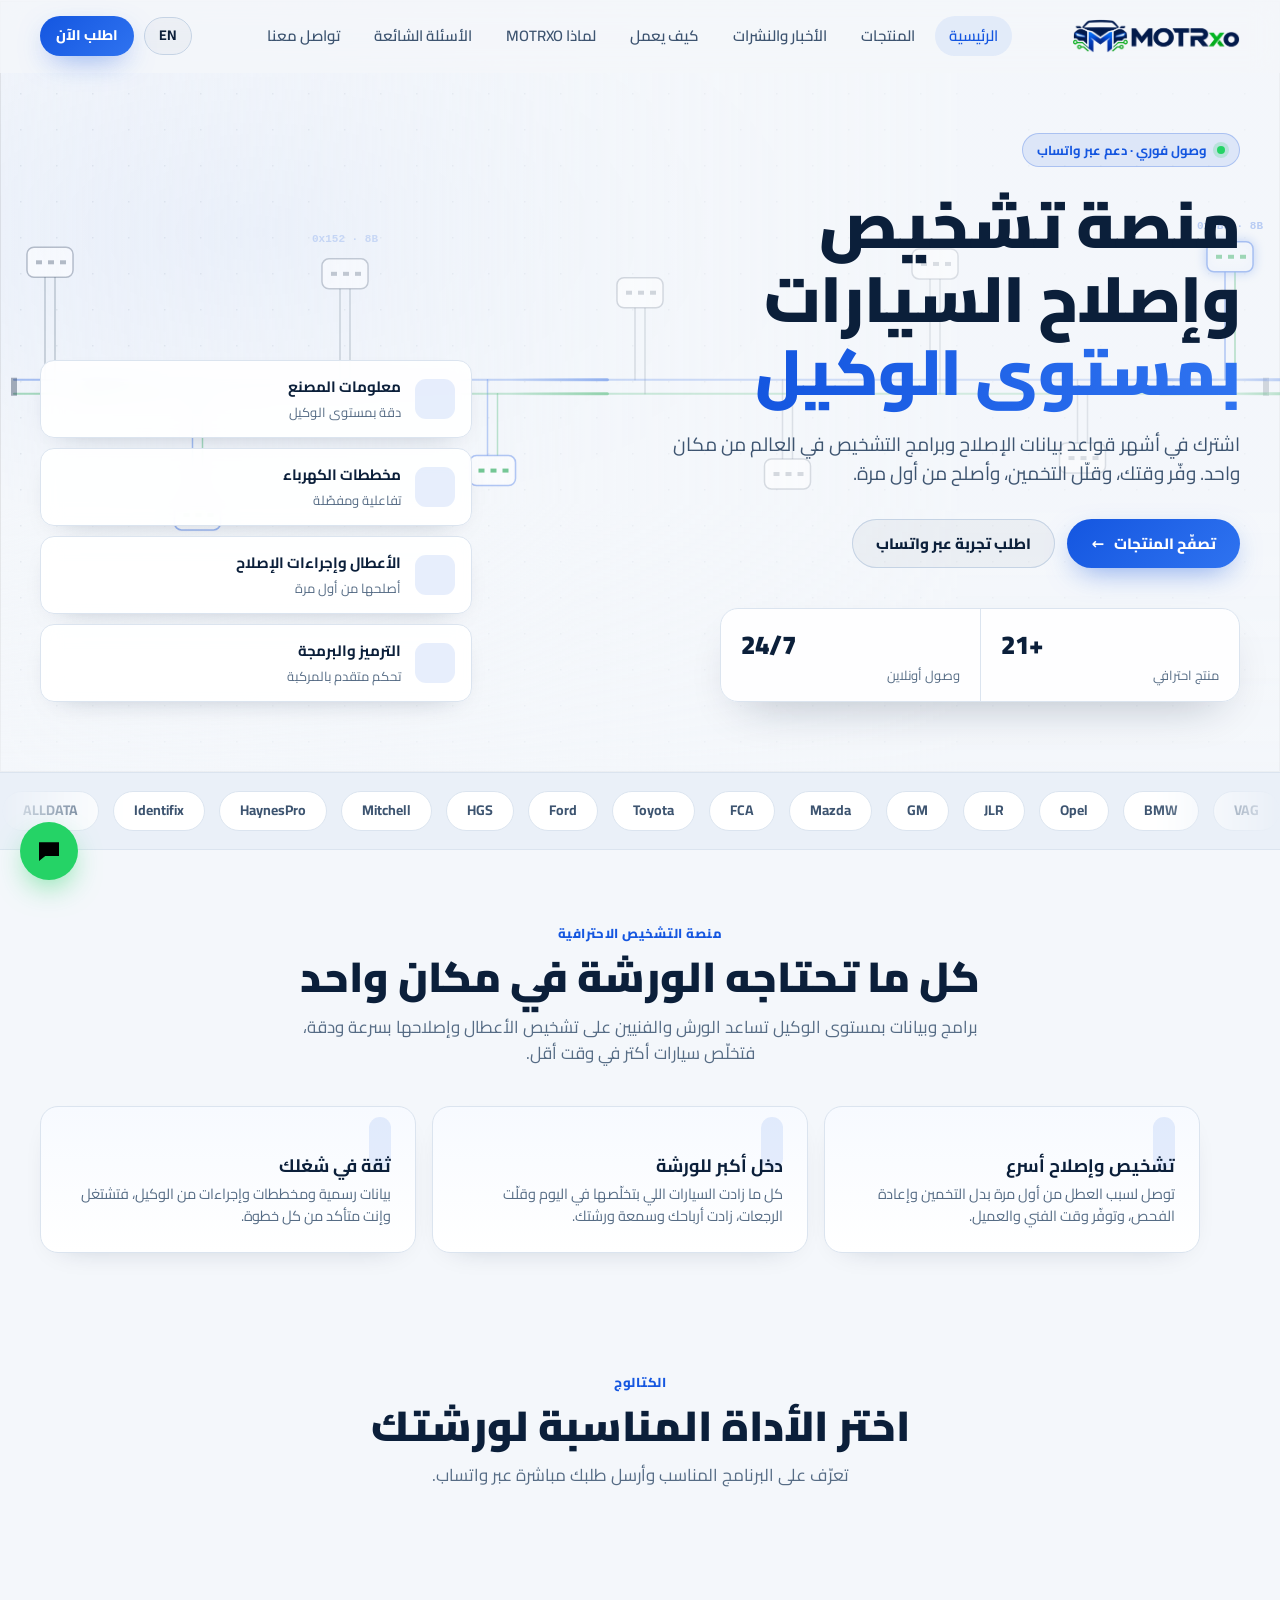
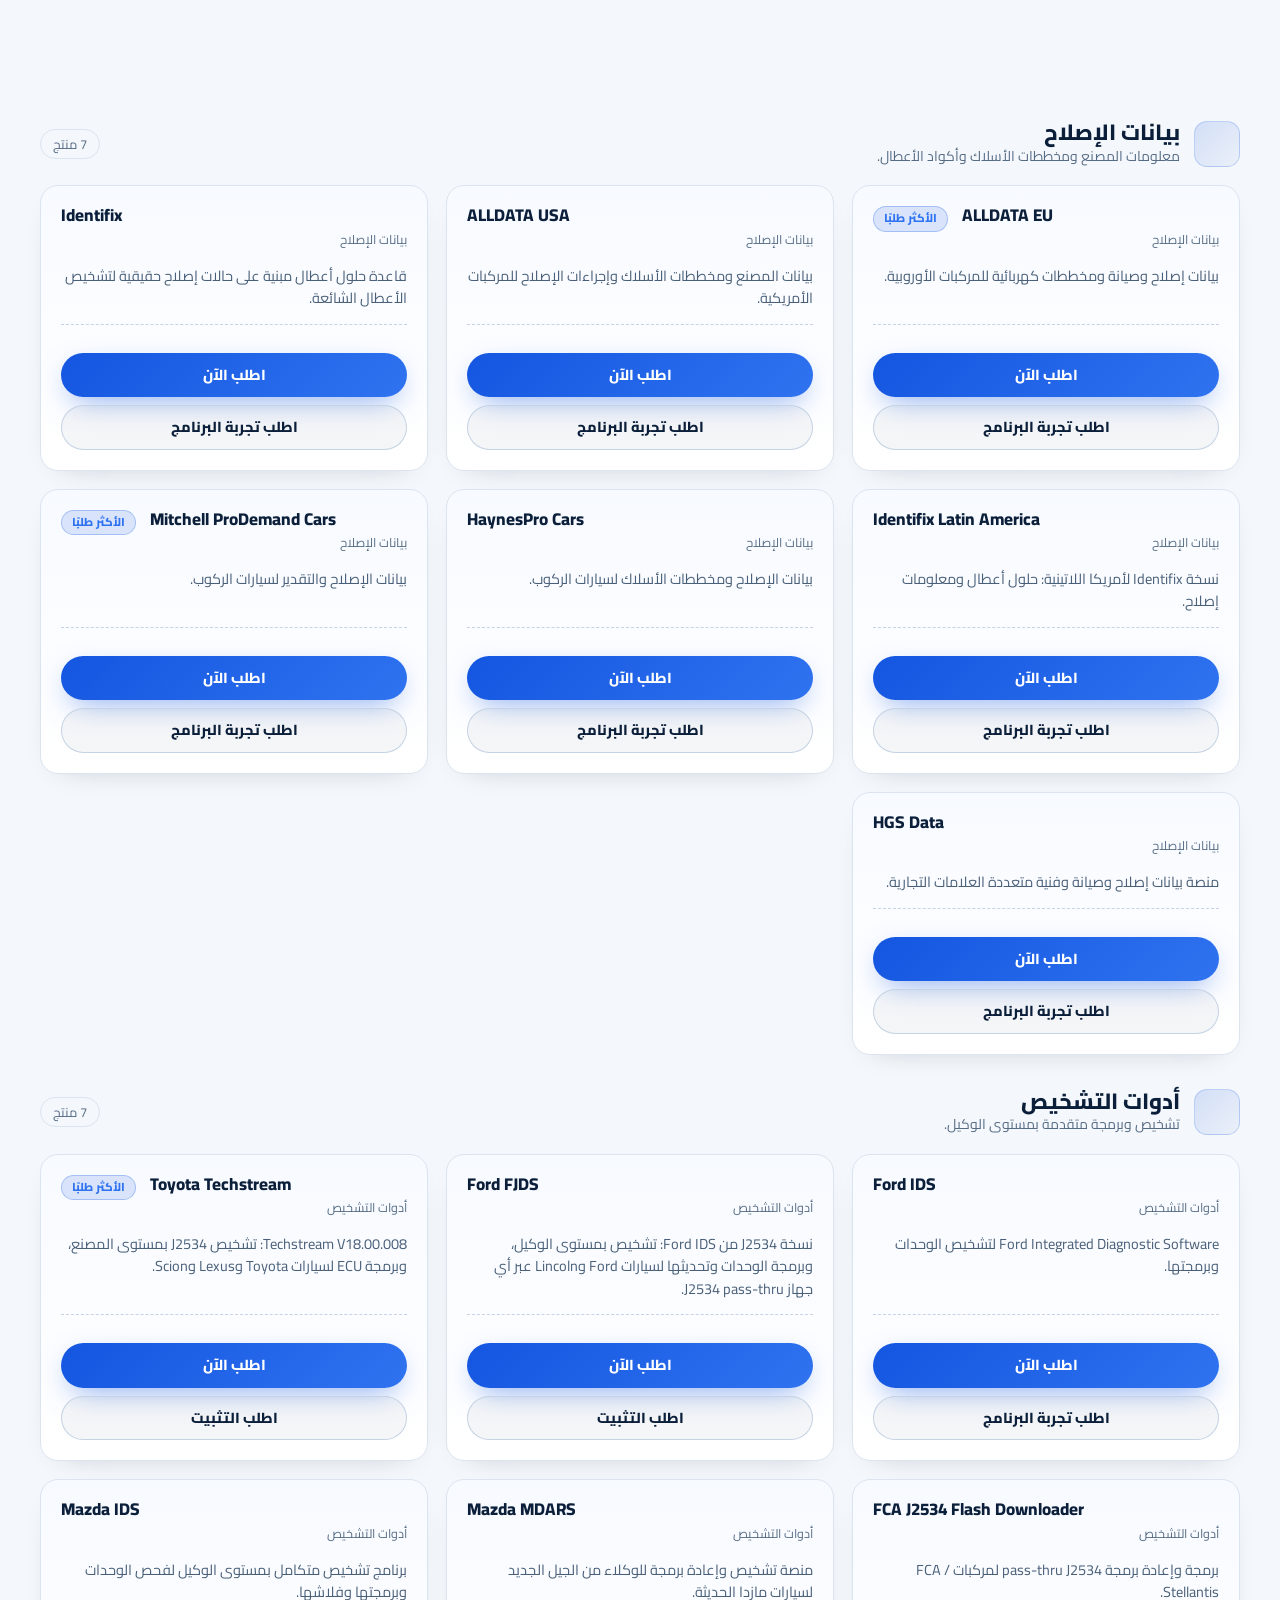
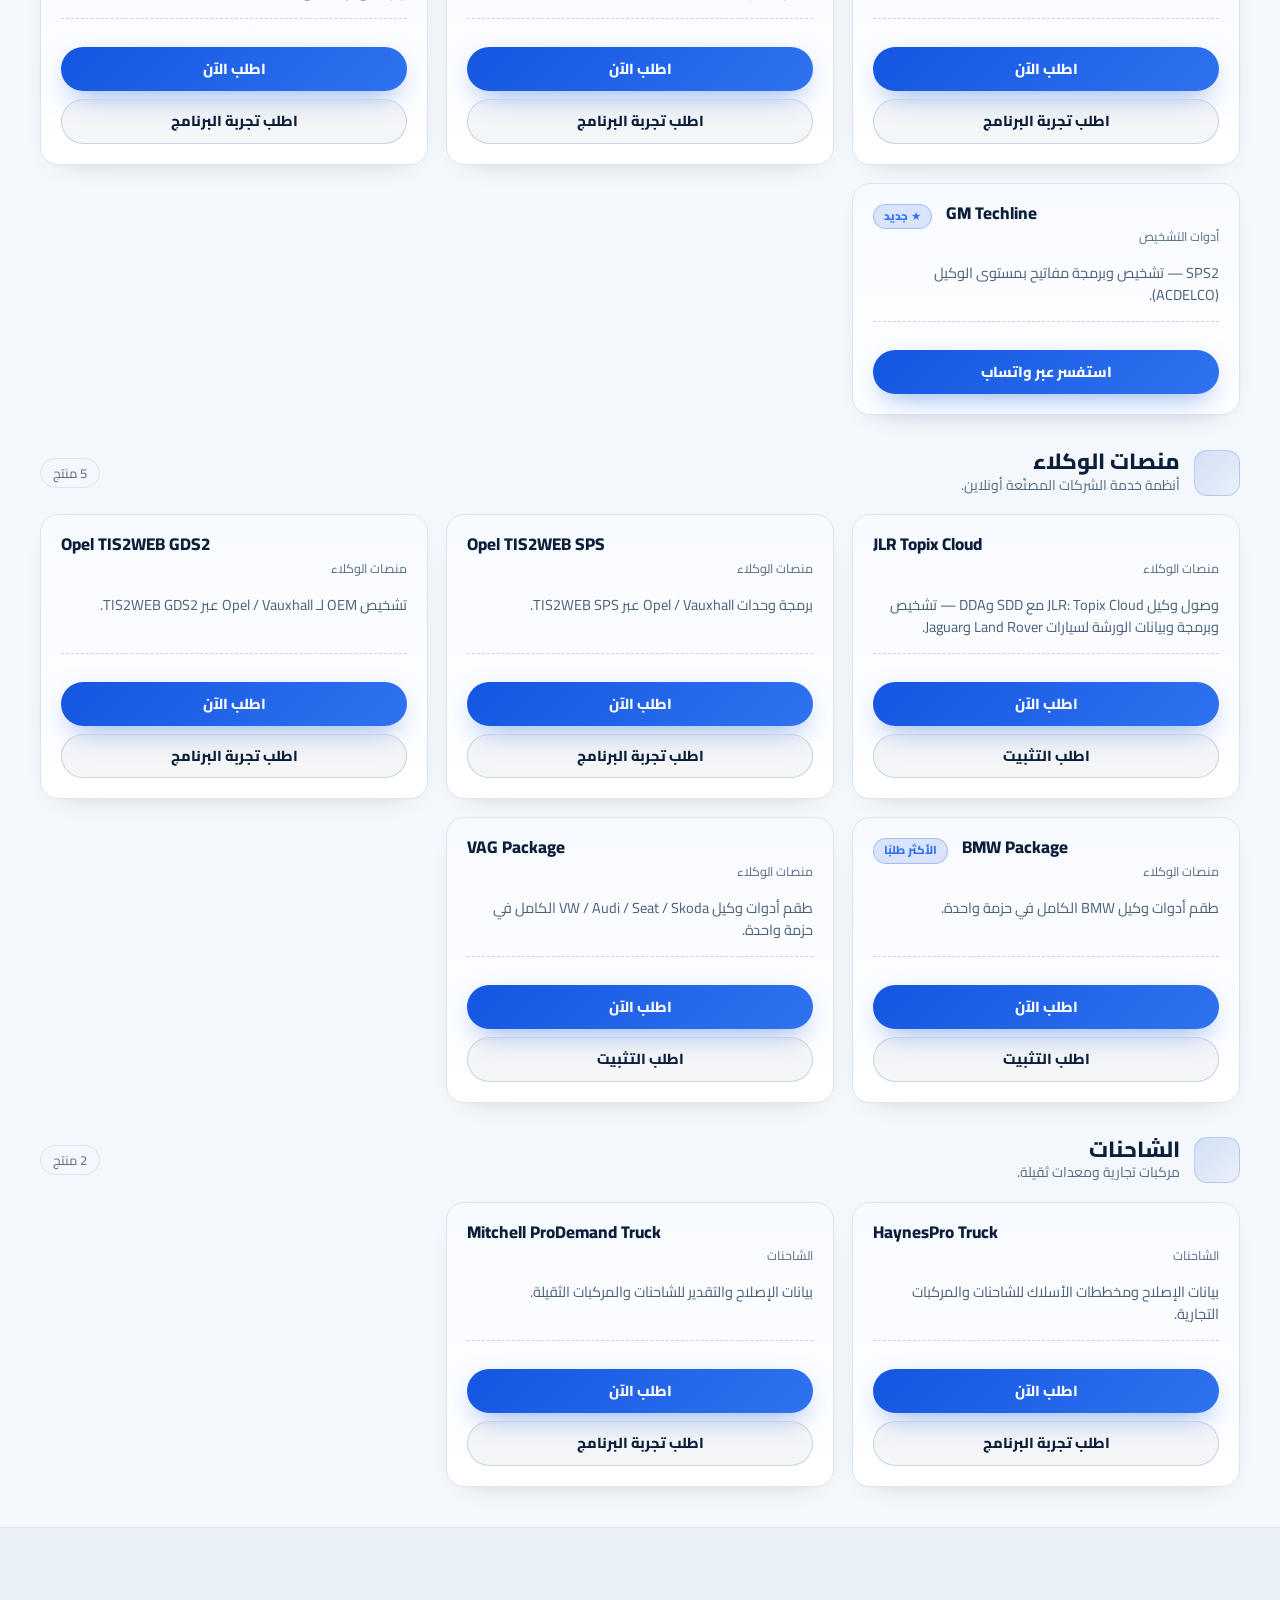
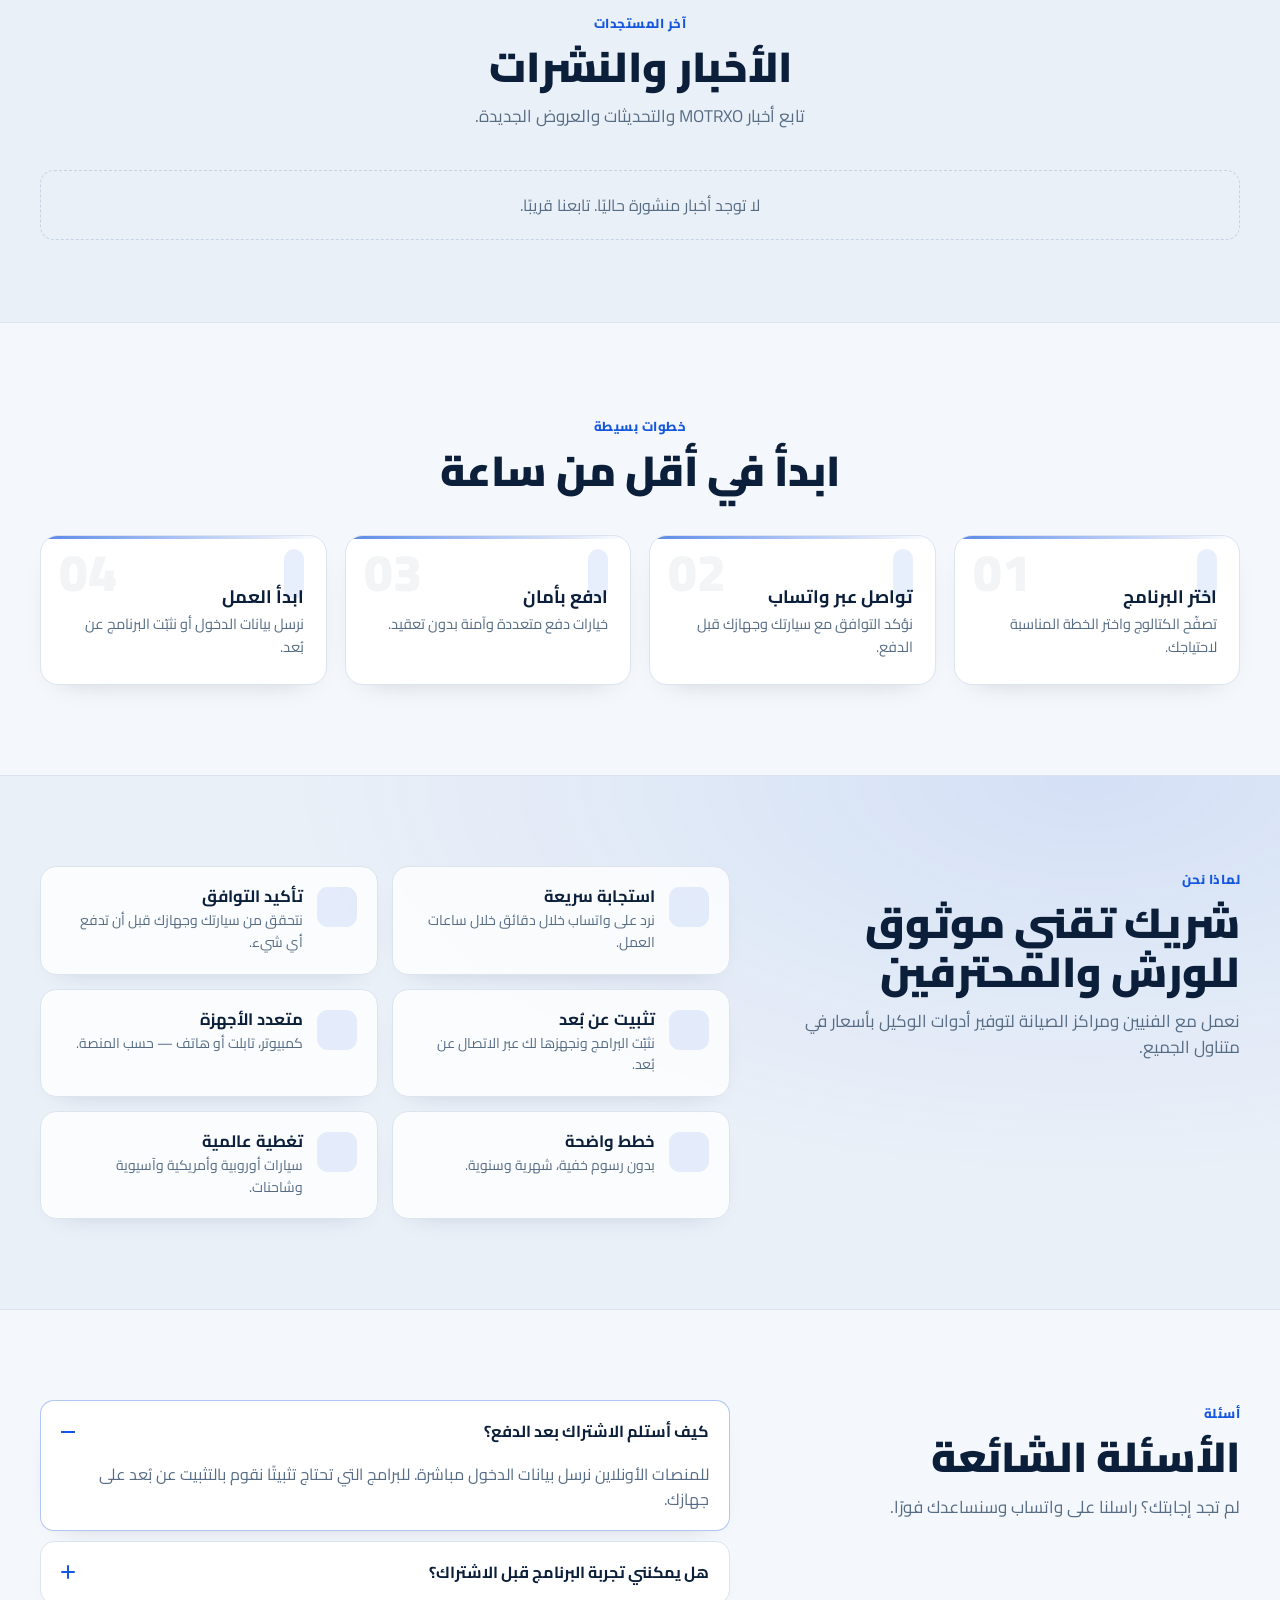
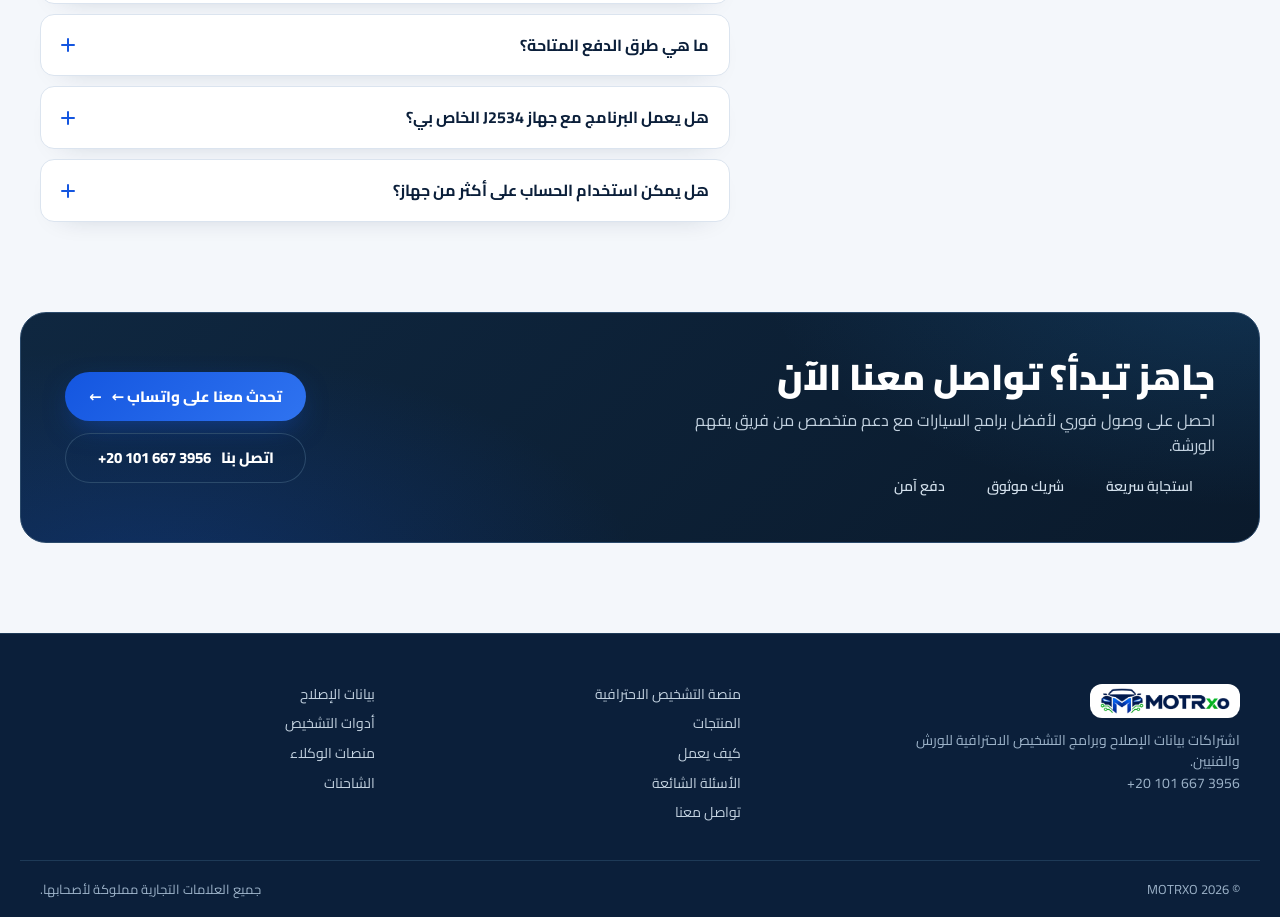
==== commit 0a583b25: "Add visual CMS for site content and catalog" ====
--- a/index.html
+++ b/index.html
@@ -21,7 +21,7 @@
 <link href="assets/styles.css" rel="stylesheet"/>
 <style>.hero-bg canvas{display:block;width:100%;height:100%}.hero::before{opacity:.6}.cta-acts{display:flex;flex-direction:column;gap:12px;min-width:240px}.cta-acts .btn{justify-content:center}</style>
 <style>
-/* MOTRXO catalog: no-price presentation with expandable product information */
+/* MOTRXO catalog: optional editable prices with expandable product information */
 .product-info { margin: 12px 0 0; padding: 14px; border: 1px solid rgba(44, 104, 168, .18); border-radius: 14px; background: rgba(244, 248, 253, .72); }
 .product-info[hidden] { display: none; }
 .product-info strong { display: block; margin-bottom: 6px; }
@@ -37,6 +37,7 @@
 <nav aria-label="Main" class="nav" id="nav">
 <a class="on" data-i="n1" href="#top">الرئيسية</a>
 <a class="" data-i="n2" href="#shop">المنتجات</a>
+<a href="#news">الأخبار والنشرات</a>
 <a data-dl="" data-i="n10" hidden="" href="#downloads">التنزيلات</a>
 <a class="" data-i="n8" href="#how">كيف يعمل</a>
 <a class="" data-i="n3" href="#why">لماذا MOTRXO</a>
@@ -52,7 +53,7 @@
 </header>
 <main>
 <section class="hero" id="top">
-<div aria-hidden="true" class="hero-bg"><canvas height="871" id="canbus" width="1920"></canvas></div>
+<div aria-hidden="true" class="hero-bg"><img alt="" aria-hidden="true" class="hero-bg-image" hidden="" id="hero-bg-image"/><canvas height="871" id="canbus" width="1920"></canvas></div>
 <div class="hero-in w">
 <div>
 <span class="eyebrow"><i class="dot"></i><span data-i="eyebrow">وصول فوري · دعم عبر واتساب</span></span>
@@ -399,6 +400,13 @@
 <div class="ext-cat" hidden="" id="extcat"><h3 data-i="extT">تصفّح الكتالوج الكامل</h3><p data-i="extP">تفاصيل الخطط والتفعيل متاحة عبر واتساب. اضغط الزر للتواصل معنا.</p><a class="btn" data-i="extBtn" href="#" id="extbtn" rel="noopener" target="_blank">افتح الكتالوج</a></div>
 </div>
 </section>
+<section aria-labelledby="news-title" class="news" id="news">
+<div class="w">
+<div class="sec-head"><span class="kicker">آخر المستجدات</span><h2 id="news-title">الأخبار والنشرات</h2><p>تابع أخبار MOTRXO والتحديثات والعروض الجديدة.</p></div>
+<div aria-live="polite" class="news-grid" id="news-grid"></div>
+<p class="news-empty" id="news-empty">لا توجد أخبار منشورة حاليًا. تابعنا قريبًا.</p>
+</div>
+</section>
 <section class="dl" hidden="" id="downloads">
 <div class="w">
 <div class="sec-head"><span class="kicker" data-i="dlK">التنزيلات</span><h2 data-i="dlT">ملفات وأدوات للتنزيل</h2><p data-i="dlP">أدلة الاستخدام والتعريفات والأدوات المساعدة — حمّلها مباشرة.</p></div>
@@ -449,22 +457,4 @@
 </footer>
 <a aria-label="WhatsApp" class="fab" href="https://wa.me/201016673956?text=%D9%85%D8%B1%D8%AD%D8%A8%D9%8B%D8%A7%20MOTRXO%D8%8C%20%D8%A3%D8%B1%D9%8A%D8%AF%20%D8%A7%D9%84%D8%A7%D8%B3%D8%AA%D9%81%D8%B3%D8%A7%D8%B1%20%D8%B9%D9%86%20%D8%A7%D9%84%D8%A7%D8%B4%D8%AA%D8%B1%D8%A7%D9%83%D8%A7%D8%AA." id="fab" rel="noopener" target="_blank"><svg aria-hidden="true" viewbox="0 0 24 24"><path d="M4 5h16v11H9l-5 4z"></path></svg></a>
 <script src="assets/canbus.js"></script>
-<script>
-(function () {
-  document.querySelectorAll('.cd .pn').forEach(function (name) {
-    name.addEventListener('click', function (event) {
-      event.preventDefault();
-      var card = name.closest('.cd');
-      var panel = card && card.querySelector('.product-info');
-      if (!panel) return;
-      var open = !panel.hasAttribute('hidden');
-      if (open) {
-        panel.setAttribute('hidden', '');
-      } else {
-        panel.removeAttribute('hidden');
-      }
-      name.setAttribute('aria-expanded', String(!open));
-    });
-  });
-})();
-</script><script src="assets/site.js"></script></body></html>+<script src="assets/site.js"></script><script src="assets/cms-content.js"></script><script src="assets/news.js"></script></body></html>
--- a/assets/styles.css
+++ b/assets/styles.css
@@ -341,3 +341,30 @@
 @media (max-width: 640px) { .hero::before, [dir=ltr] .hero::before { background: linear-gradient(0deg, var(--bg) 5%, #f4f7fbe6 50%, #f4f7fbb3 100%); } }
 
 .pn:hover { color: var(--or); text-decoration: underline; text-underline-offset: 4px; }
+
+
+/* News and updates */
+.news { padding: 82px 0; background: var(--bg2); border-block: 1px solid var(--line); }
+.news-grid { display: grid; grid-template-columns: repeat(auto-fill, minmax(min(100%, 280px), 1fr)); gap: 18px; }
+.news-card { overflow: hidden; display: flex; flex-direction: column; border: 1px solid var(--line); border-radius: var(--r); background: linear-gradient(180deg, var(--card2), var(--card)); box-shadow: 0 10px 30px -22px #0b1f3a55; }
+.news-image { width: 100%; aspect-ratio: 16 / 9; object-fit: cover; background: #eaf0f8; }
+.news-content { display: flex; flex: 1; flex-direction: column; align-items: flex-start; gap: 12px; padding: 20px; }
+.news-date { color: var(--mu); font-size: 13px; }
+.news-title { color: var(--tx); font-size: 20px; font-weight: 800; }
+.news-summary { color: var(--mu); font-size: 15px; line-height: 1.8; }
+.news-details { width: 100%; border-top: 1px dashed var(--line2); padding-top: 12px; color: var(--tx); }
+.news-details summary { color: var(--or); cursor: pointer; font-weight: 700; }
+.news-body { margin-top: 10px; color: var(--mu); line-height: 1.9; white-space: pre-line; overflow-wrap: anywhere; }
+.news-empty { margin: 0 auto; padding: 22px; border: 1px dashed var(--line2); border-radius: 14px; color: var(--mu); text-align: center; }
+.news-empty[hidden] { display: none; }
+@media (max-width: 640px) {
+  .news { padding: 60px 0; }
+  .news-content { padding: 16px; }
+}
+
+
+/* CMS-editable background and product prices */
+.hero-bg-image { position: absolute; inset: 0; z-index: 0; }
+.hero-bg canvas { position: relative; z-index: 1; }
+.product-price { display: flex; align-items: baseline; justify-content: space-between; gap: 12px; padding: 10px 0; border-block: 1px solid var(--line); color: var(--mu); font-size: 14px; }
+.product-price strong { color: var(--or); font-size: 18px; font-weight: 800; }
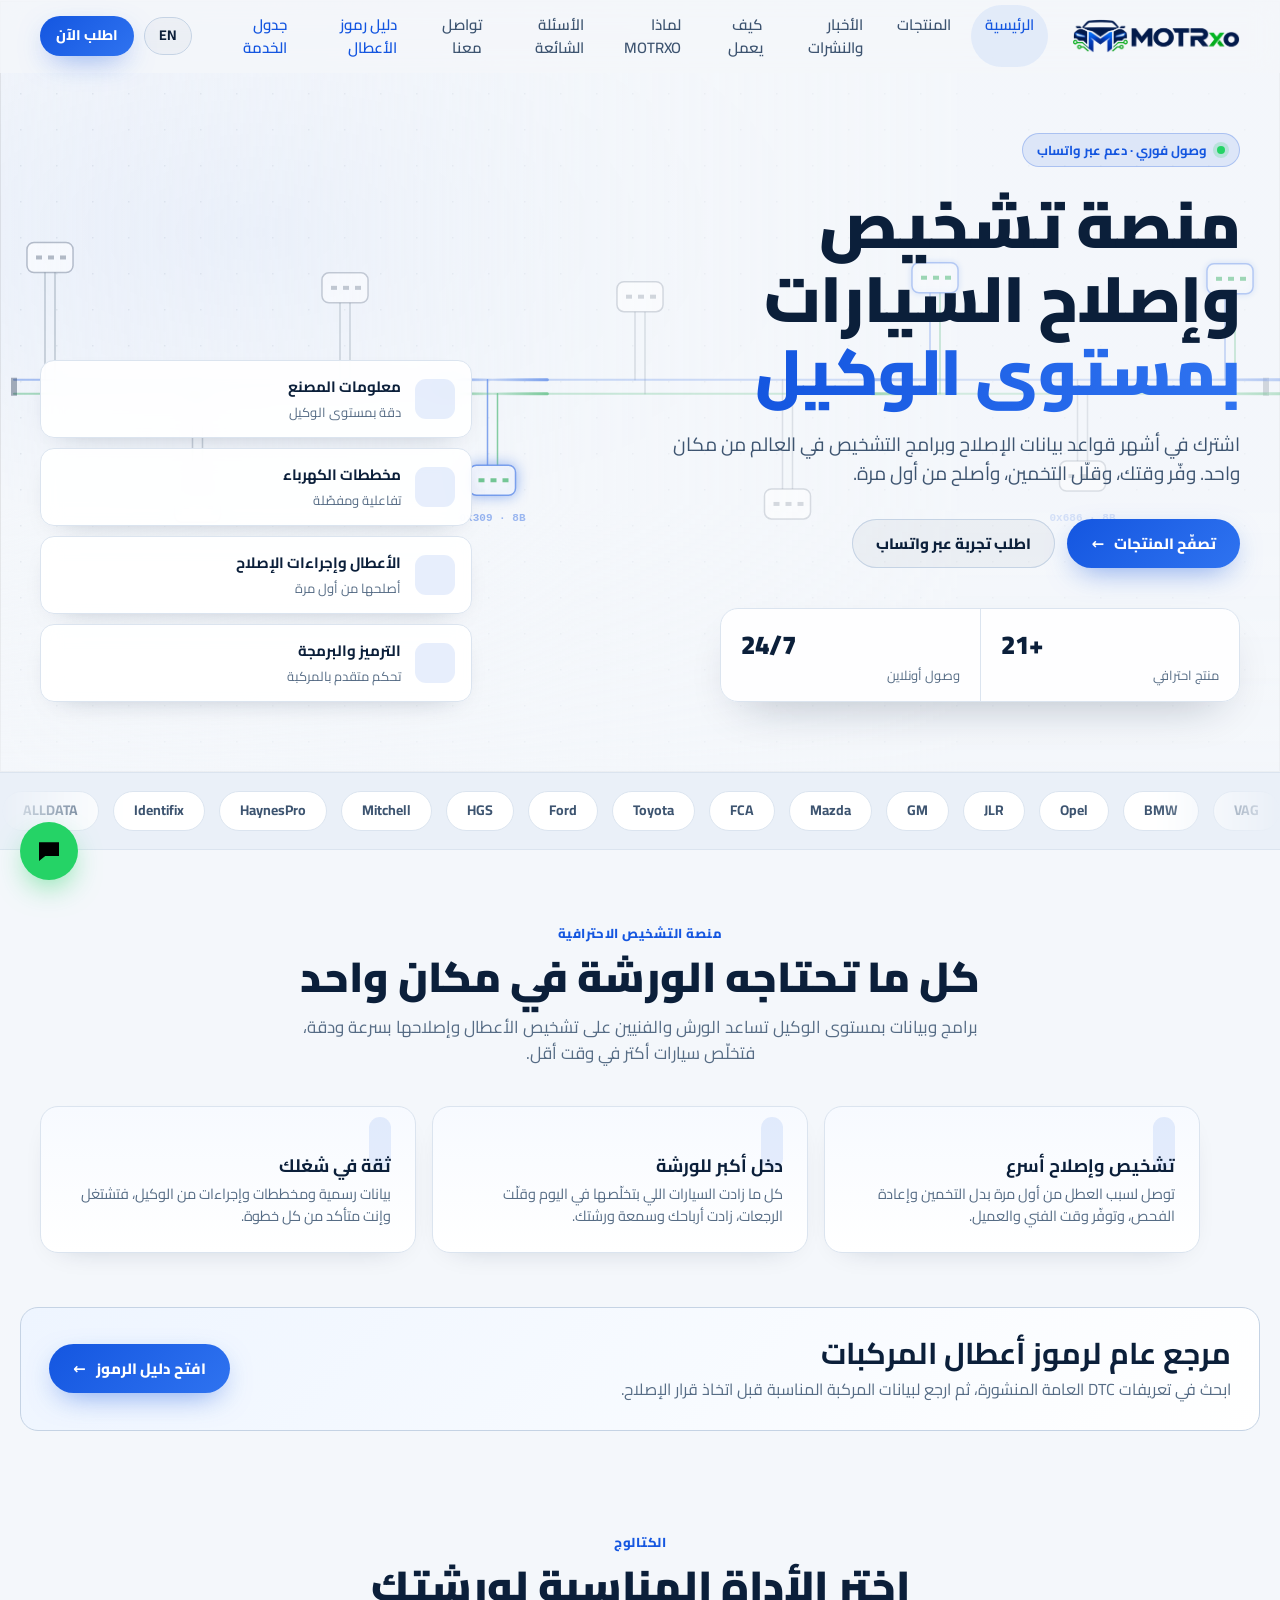
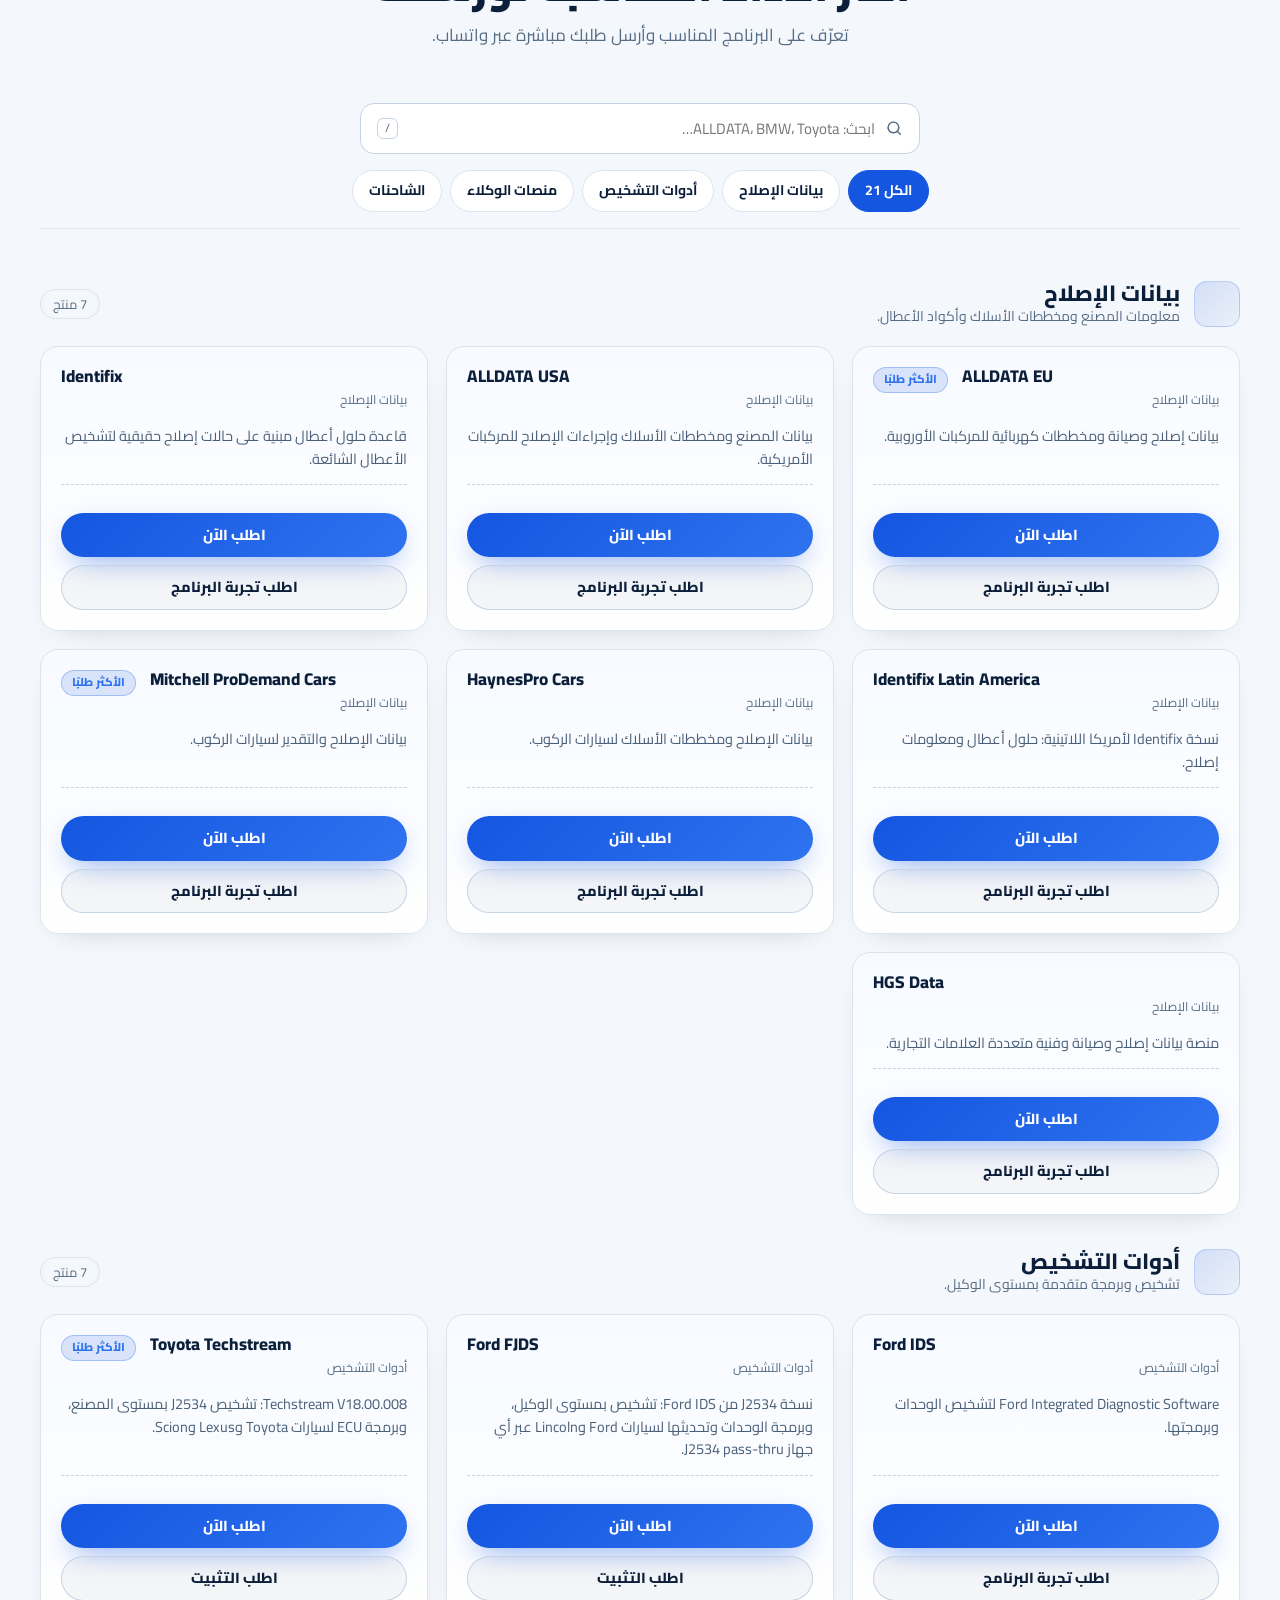
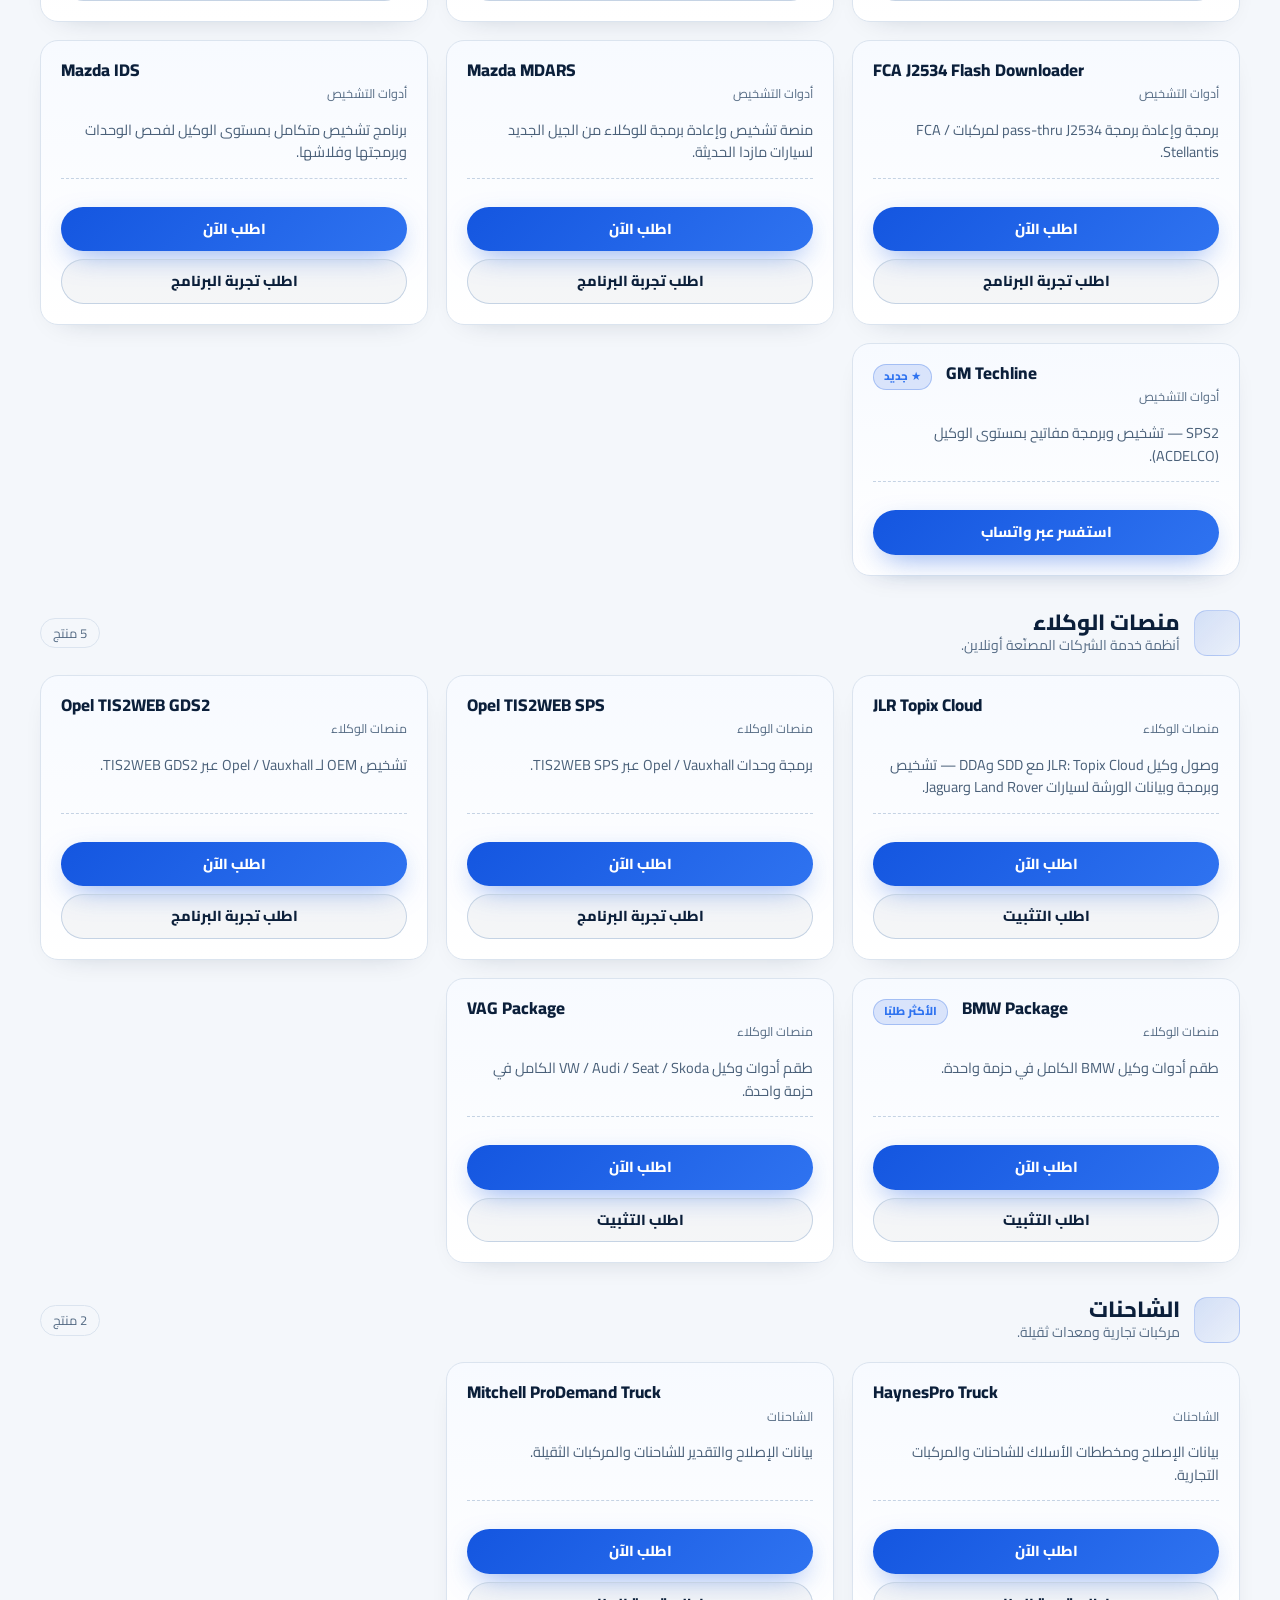
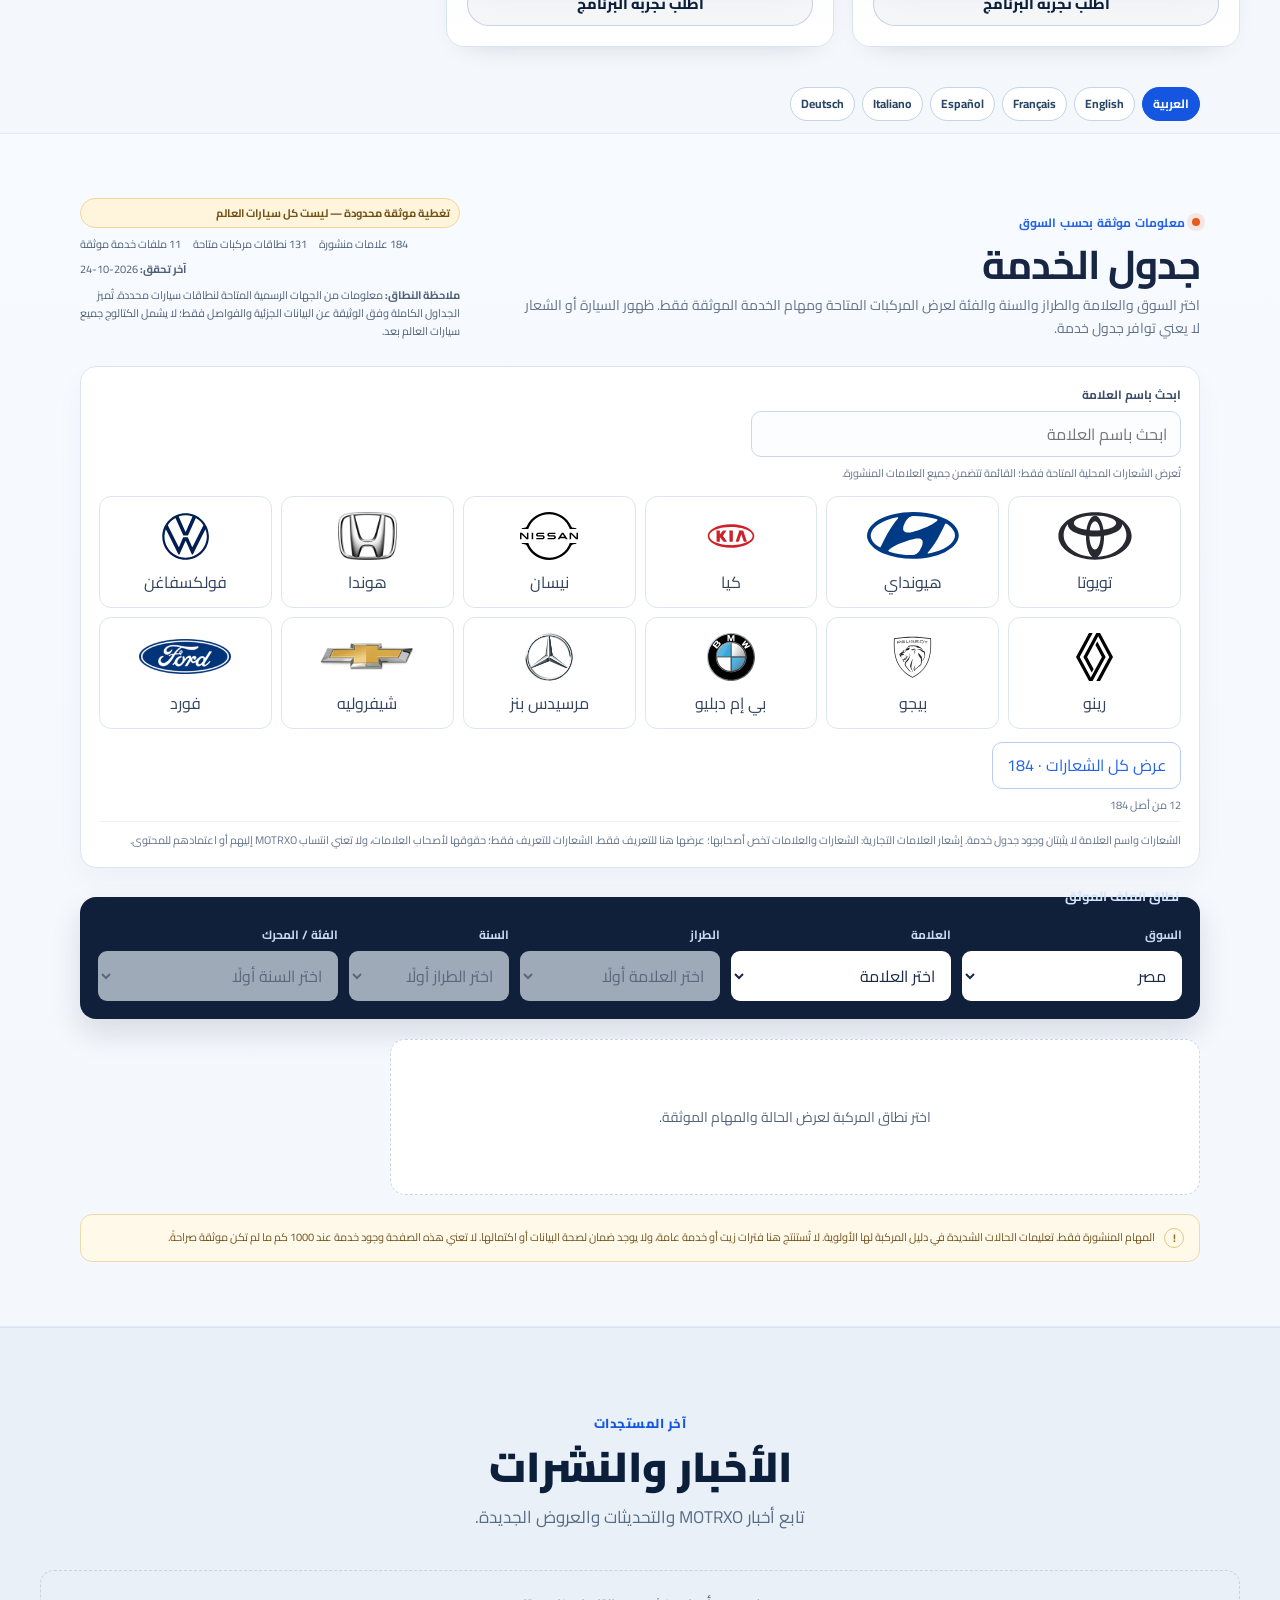
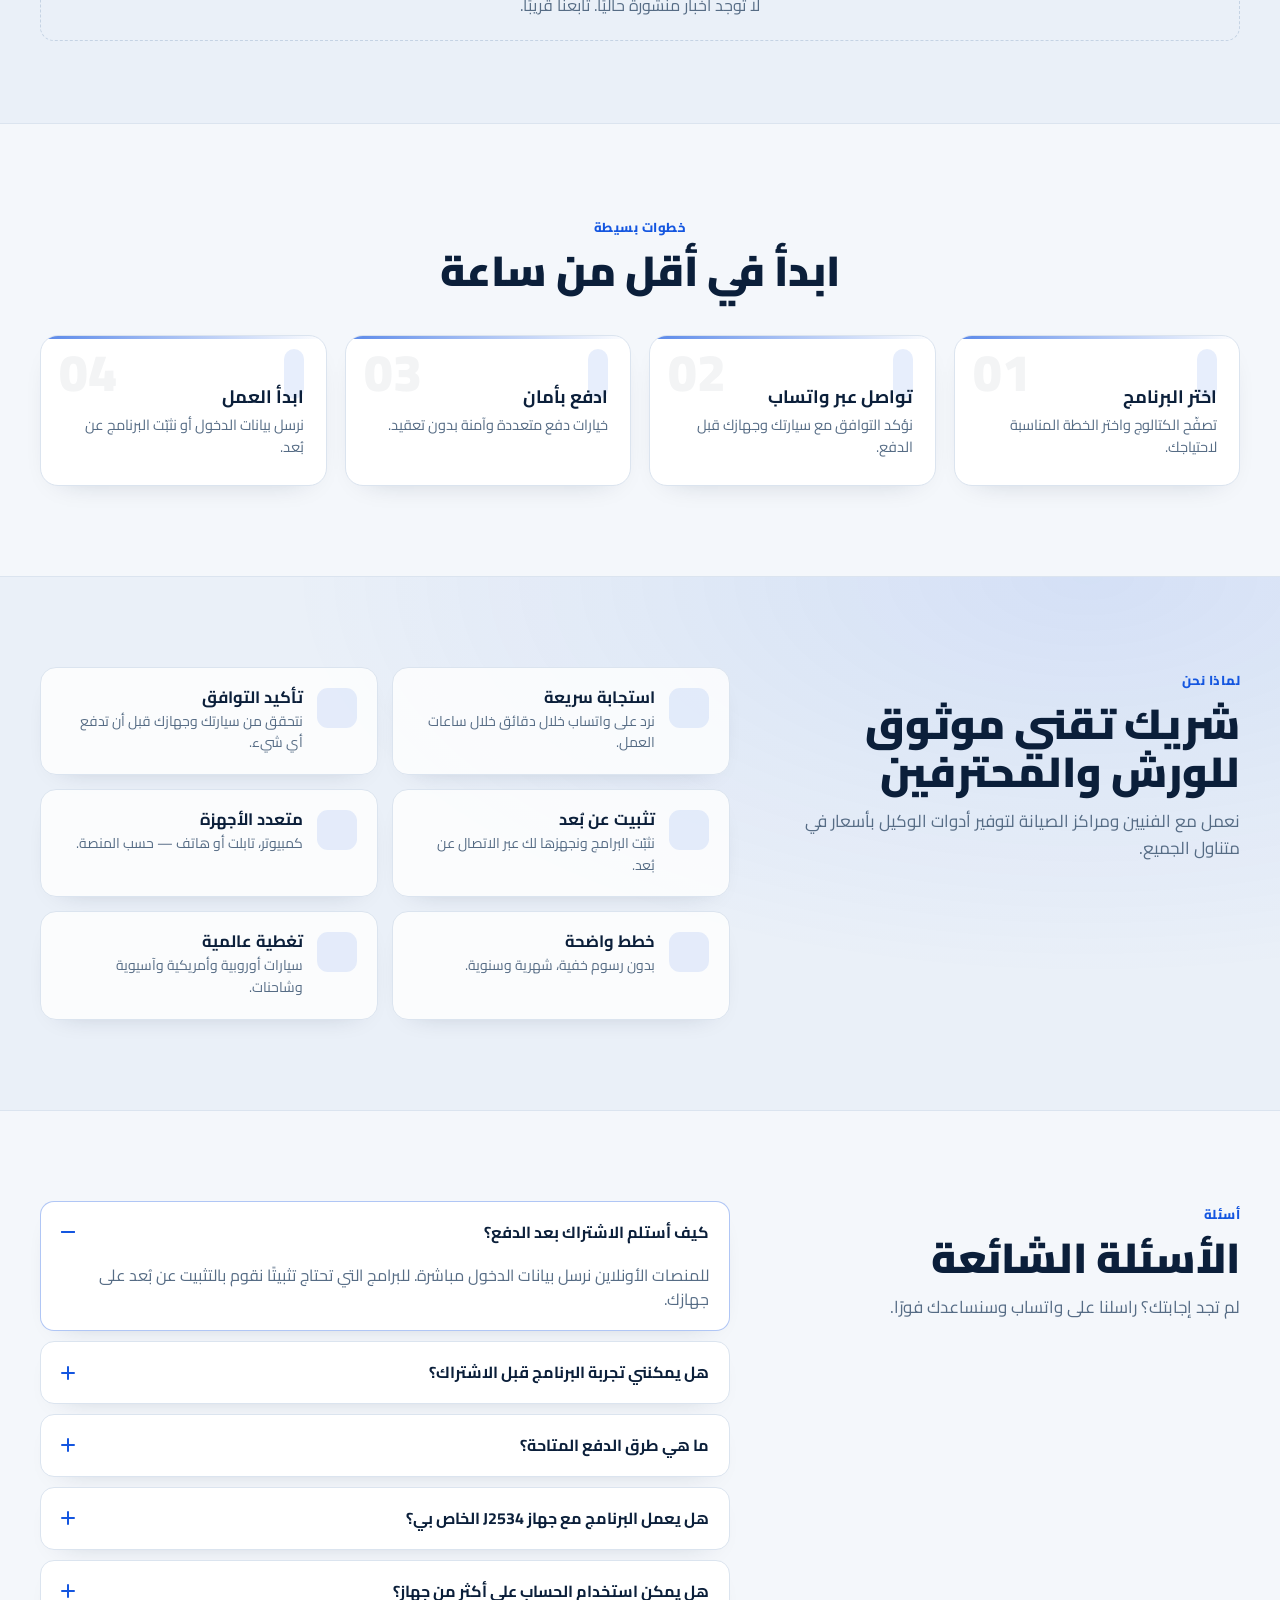
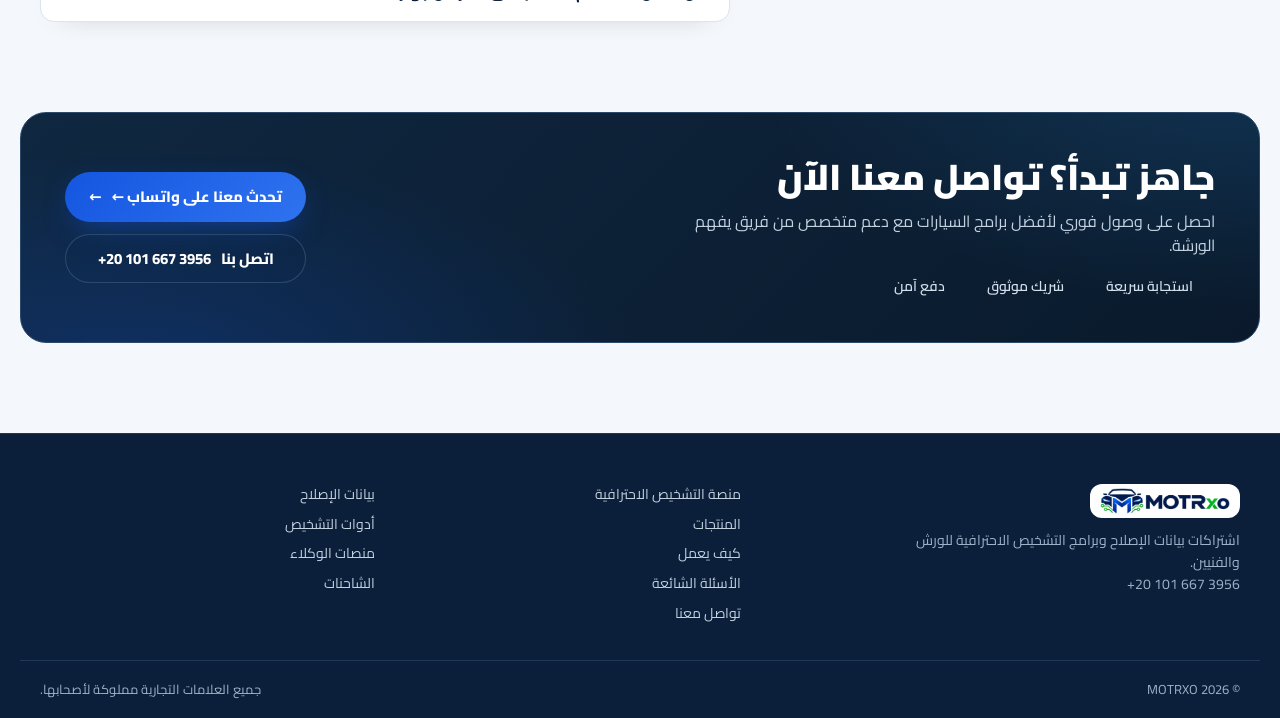
==== commit 111a56f5: "Publish audited maintenance schedules and MOTRXO DTC portal" ====
--- a/index.html
+++ b/index.html
@@ -19,6 +19,8 @@
 <link crossorigin="" href="https://fonts.gstatic.com/" rel="preconnect"/>
 <link href="https://fonts.googleapis.com/css2?family=Cairo:wght@400;500;600;700;800;900&amp;display=swap" rel="stylesheet"/>
 <link href="assets/styles.css" rel="stylesheet"/>
+<link href="assets/service-schedule.css" rel="stylesheet"/>
+<link href="assets/dtc-integration.css" rel="stylesheet"/>
 <style>.hero-bg canvas{display:block;width:100%;height:100%}.hero::before{opacity:.6}.cta-acts{display:flex;flex-direction:column;gap:12px;min-width:240px}.cta-acts .btn{justify-content:center}</style>
 <style>
 /* MOTRXO catalog: optional editable prices with expandable product information */
@@ -43,6 +45,9 @@
 <a class="" data-i="n3" href="#why">لماذا MOTRXO</a>
 <a class="" data-i="n9" href="#faq">الأسئلة الشائعة</a>
 <a class="" data-i="n4" href="#contact">تواصل معنا</a>
+
+<a class="motrxo-nav-extra" href="/dtc/">دليل رموز الأعطال</a>
+<a class="motrxo-nav-extra" href="#service-schedule">جدول الخدمة</a>
 </nav>
 <div class="acts">
 <button aria-label="Language" class="lang" id="lang" type="button">EN</button>
@@ -75,6 +80,7 @@
 <ul class="ab-g" id="abg"><li><svg aria-hidden="true" class="i" viewbox="0 0 24 24"><path d="M13 2L4 14h7l-1 8 9-12h-7z"></path></svg><h3>تشخيص وإصلاح أسرع</h3><p>توصل لسبب العطل من أول مرة بدل التخمين وإعادة الفحص، وتوفّر وقت الفني والعميل.</p></li><li><svg aria-hidden="true" class="i" viewbox="0 0 24 24"><path d="M3 12V3h9l9 9-9 9zM7.5 7.5h.01"></path></svg><h3>دخل أكبر للورشة</h3><p>كل ما زادت السيارات اللي بتخلّصها في اليوم وقلّت الرجعات، زادت أرباحك وسمعة ورشتك.</p></li><li><svg aria-hidden="true" class="i" viewbox="0 0 24 24"><path d="M12 3l8 3v6c0 5-3.5 8-8 9-4.5-1-8-4-8-9V6zM8.5 12l2.5 2.5 4.5-5"></path></svg><h3>ثقة في شغلك</h3><p>بيانات رسمية ومخططات وإجراءات من الوكيل، فتشتغل وإنت متأكد من كل خطوة.</p></li></ul>
 </div>
 </section>
+<section class="motrxo-dtc-callout" aria-labelledby="dtc-callout-title"><div class="motrxo-dtc-callout-inner w"><div><h2 id="dtc-callout-title">مرجع عام لرموز أعطال المركبات</h2><p>ابحث في تعريفات DTC العامة المنشورة، ثم ارجع لبيانات المركبة المناسبة قبل اتخاذ قرار الإصلاح.</p></div><a class="btn" href="/dtc/">افتح دليل الرموز <span class="arr">←</span></a></div></section>
 <section class="shop" id="shop">
 <div class="w">
 <div class="sec-head"><span class="kicker" data-i="k1">الكتالوج</span><h2 data-i="shopT">اختر الأداة المناسبة لورشتك</h2><p data-i="shopP">تعرّف على البرنامج المناسب وأرسل طلبك مباشرة عبر واتساب.</p></div>
@@ -400,6 +406,7 @@
 <div class="ext-cat" hidden="" id="extcat"><h3 data-i="extT">تصفّح الكتالوج الكامل</h3><p data-i="extP">تفاصيل الخطط والتفعيل متاحة عبر واتساب. اضغط الزر للتواصل معنا.</p><a class="btn" data-i="extBtn" href="#" id="extbtn" rel="noopener" target="_blank">افتح الكتالوج</a></div>
 </div>
 </section>
+<section id="service-schedule-mount" aria-label="جدول الخدمة"></section>
 <section aria-labelledby="news-title" class="news" id="news">
 <div class="w">
 <div class="sec-head"><span class="kicker">آخر المستجدات</span><h2 id="news-title">الأخبار والنشرات</h2><p>تابع أخبار MOTRXO والتحديثات والعروض الجديدة.</p></div>
@@ -457,4 +464,6 @@
 </footer>
 <a aria-label="WhatsApp" class="fab" href="https://wa.me/201016673956?text=%D9%85%D8%B1%D8%AD%D8%A8%D9%8B%D8%A7%20MOTRXO%D8%8C%20%D8%A3%D8%B1%D9%8A%D8%AF%20%D8%A7%D9%84%D8%A7%D8%B3%D8%AA%D9%81%D8%B3%D8%A7%D8%B1%20%D8%B9%D9%86%20%D8%A7%D9%84%D8%A7%D8%B4%D8%AA%D8%B1%D8%A7%D9%83%D8%A7%D8%AA." id="fab" rel="noopener" target="_blank"><svg aria-hidden="true" viewbox="0 0 24 24"><path d="M4 5h16v11H9l-5 4z"></path></svg></a>
 <script src="assets/canbus.js"></script>
-<script src="assets/site.js"></script><script src="assets/cms-content.js"></script><script src="assets/news.js"></script></body></html>
+<script src="assets/site.js"></script><script src="assets/cms-content.js"></script><script src="assets/news.js"></script><script src="assets/service-schedule.js"></script>
+<script src="assets/service-section.js"></script>
+</body></html>
--- a/assets/service-schedule.css
+++ b/assets/service-schedule.css
@@ -0,0 +1,179 @@
+/* Scoped styles for the MOTRXO service-schedule module. */
+.ss-root {
+  --ss-navy: #10203a;
+  --ss-ink: #172642;
+  --ss-muted: #64738a;
+  --ss-line: #dce5f0;
+  --ss-surface: #ffffff;
+  --ss-canvas: #f4f7fb;
+  --ss-blue: #2463eb;
+  --ss-yellow: #f6c500;
+  --ss-orange: #e85b1d;
+  --ss-soft-blue: #eaf1ff;
+  --ss-teal: #0e817d;
+  --ss-amber-bg: #fff8e9;
+  display: block;
+  max-width: 100%;
+  overflow-x: hidden;
+  scroll-margin-top: 84px;
+  padding: 64px 0;
+  color: var(--ss-ink);
+  background: linear-gradient(180deg, #f7faff 0%, var(--ss-canvas) 100%);
+  border-block: 1px solid #e4ebf4;
+  font-family: inherit;
+  line-height: 1.65;
+}
+.ss-root *, .ss-root *::before, .ss-root *::after { box-sizing: border-box; }
+.ss-root button, .ss-root input, .ss-root select { font: inherit; }
+.ss-root button, .ss-root select { cursor: pointer; }
+.ss-shell { width: min(1120px, calc(100% - 36px)); min-width: 0; margin: 0 auto; }
+.ss-head { display: flex; justify-content: space-between; align-items: end; gap: 30px; margin-bottom: 26px; }
+.ss-head > div:first-child { max-width: 690px; }
+.ss-kicker, .ss-panel-kicker { display: inline-flex; align-items: center; gap: 7px; color: var(--ss-blue); font-size: 12px; font-weight: 700; letter-spacing: .015em; }
+.ss-kicker::before { content: ""; inline-size: 8px; block-size: 8px; border-radius: 50%; background: var(--ss-orange); box-shadow: 0 0 0 5px rgba(232, 91, 29, .13); }
+.ss-head h2 { margin: 7px 0 5px; color: var(--ss-ink); font-size: clamp(28px, 4vw, 40px); line-height: 1.2; letter-spacing: -.025em; }
+.ss-head p { max-width: 680px; margin: 0; color: var(--ss-muted); font-size: 14px; }
+.ss-coverage { min-width: 0; max-width: 380px; display: flex; flex-wrap: wrap; justify-content: flex-end; gap: 7px 12px; color: #506079; font-size: 11px; text-align: start; overflow-wrap: anywhere; }
+.ss-coverage > span:not(.ss-coverage-badge) { white-space: normal; }
+.ss-coverage-badge { display: inline-flex; align-items: center; width: 100%; color: #735217; background: #fff5dd; border: 1px solid #efd79e; padding: 5px 9px; border-radius: 999px; font-weight: 700; }
+.ss-brand-browser { padding: 18px; margin-bottom: 18px; background: var(--ss-surface); border: 1px solid var(--ss-line); border-radius: 16px; box-shadow: 0 12px 30px rgba(17, 42, 80, .035); }
+.ss-search-label, .ss-field > span, .ss-mileage-control > span { display: block; margin-bottom: 6px; color: #3d4e69; font-size: 12px; font-weight: 700; }
+.ss-brand-search { width: min(100%, 430px); min-height: 44px; padding: 9px 13px; color: var(--ss-ink); background: #fbfdff; border: 1px solid #cbd8e8; border-radius: 10px; outline: none; }
+.ss-brand-search:focus, .ss-select:focus, .ss-mileage-control input:focus, .ss-show-more:focus, .ss-brand-tile:focus, .ss-data-status button:focus, .ss-table-wrap:focus { outline: 3px solid rgba(36, 99, 235, .24); outline-offset: 2px; border-color: var(--ss-blue); }
+.ss-field-help, .ss-logo-note, .ss-brand-count { margin: 7px 0 0; color: var(--ss-muted); font-size: 11px; }
+.ss-brand-tiles-region { margin-top: 14px; }
+.ss-brand-tile-grid { display: grid; grid-template-columns: repeat(6, minmax(0, 1fr)); gap: 9px; }
+.ss-brand-tile { min-width: 0; min-height: 112px; display: flex; flex-direction: column; align-items: center; justify-content: center; gap: 7px; padding: 8px 7px; color: #33435e; background: #fff; border: 1px solid #dce5f0; border-radius: 12px; font-size: 11px; font-weight: 700; line-height: 1.25; text-align: center; transition: border-color .16s ease, box-shadow .16s ease, transform .16s ease; }
+.ss-brand-tile:hover { transform: translateY(-1px); border-color: #9bbaf3; box-shadow: 0 8px 18px rgba(36, 99, 235, .09); }
+.ss-brand-tile.is-selected { color: #14243a; background: #fff8de; border-color: var(--ss-yellow); box-shadow: inset 0 0 0 1px var(--ss-yellow); }
+.ss-logo-frame { width: 100%; height: 52px; display: grid; place-items: center; }
+.ss-logo-frame img { display: block; width: min(100%, 92px); height: 48px; object-fit: contain; }
+.ss-show-more, .ss-data-status button { min-height: 44px; margin-top: 13px; padding: 9px 14px; color: var(--ss-blue); background: white; border: 1px solid #b8cdf2; border-radius: 10px; font-size: 12px; font-weight: 700; }
+.ss-show-more:hover, .ss-data-status button:hover { color: var(--ss-navy); background: var(--ss-yellow); border-color: var(--ss-yellow); }
+.ss-logo-empty { margin: 0; padding: 12px; color: var(--ss-muted); background: #f8fafc; border: 1px dashed #cfd9e6; border-radius: 10px; font-size: 12px; }
+.ss-logo-note { padding-top: 9px; border-top: 1px solid #edf1f6; }
+.ss-filters { min-width: 0; margin: 0 0 20px; padding: 18px; background: var(--ss-navy); border: 0; border-radius: 16px; color: white; box-shadow: 0 14px 30px rgba(14, 30, 58, .13); }
+.ss-filters legend { padding: 0 3px; color: #d3e3fc; font-size: 13px; font-weight: 700; }
+.ss-filter-grid { display: grid; grid-template-columns: 1.1fr 1.1fr 1fr .8fr 1.2fr; gap: 11px; }
+.ss-field { min-width: 0; }
+.ss-field > span { color: #c8d8f1; }
+.ss-select { width: 100%; min-height: 44px; padding: 8px 34px 8px 11px; color: #192a44; background: white; border: 1px solid transparent; border-radius: 9px; }
+.ss-root[dir="rtl"] .ss-select { padding: 8px 11px 8px 34px; }
+.ss-select:disabled { cursor: not-allowed; color: #7b8799; background: #dce5f0; }
+.ss-field-alert { margin: 7px 0 0; color: #f4d897; font-size: 10px; line-height: 1.55; }
+.ss-result-layout { display: grid; grid-template-columns: minmax(0, 1fr) 292px; gap: 18px; align-items: start; }
+.ss-result-main { min-width: 0; }
+.ss-result-empty { min-height: 156px; display: grid; place-items: center; padding: 28px; color: #53647b; background: white; border: 1px dashed #c9d6e6; border-radius: 15px; font-size: 14px; text-align: center; }
+.ss-profile-card { min-width: 0; padding: 21px; background: white; border: 1px solid var(--ss-line); border-radius: 16px; box-shadow: 0 12px 30px rgba(17, 42, 80, .035); }
+.ss-profile-heading { display: flex; justify-content: space-between; align-items: start; gap: 15px; }
+.ss-profile-heading h3 { margin: 4px 0 0; color: var(--ss-ink); font-size: 19px; line-height: 1.35; }
+.ss-completeness { flex: 0 0 auto; max-width: 255px; padding: 6px 9px; color: #52637b; background: #f5f8fc; border: 1px solid #dbe5f1; border-radius: 10px; font-size: 10px; line-height: 1.45; }
+.ss-completeness > span { display: block; font-weight: 800; }
+.ss-completeness p { margin: 3px 0 0; overflow-wrap: anywhere; }
+.ss-completeness--complete { color: #176b54; background: #eaf8f2; border-color: #bde5d4; }
+.ss-completeness--partial { color: #735217; background: #fff7e4; border-color: #efd79e; }
+.ss-completeness--interval-only { color: #345d9e; background: #edf4ff; border-color: #bfd4f7; }
+.ss-document-scope-caution { margin: 14px 0 0; padding: 10px 12px; color: #78511a; background: #fff8e7; border: 1px solid #efd79e; border-inline-start: 4px solid var(--ss-yellow); border-radius: 8px; font-size: 12px; font-weight: 700; }
+.ss-normal-conditions { margin: 16px 0 0; padding: 10px 12px; color: #42536d; background: #f6f9fd; border-inline-start: 3px solid #77a5fa; border-radius: 8px; font-size: 12px; }
+.ss-reference-title { margin: 18px 0 8px; color: #33435e; font-size: 13px; }
+.ss-reference { display: grid; grid-template-columns: repeat(5, minmax(0, 1fr)); margin: 0; border: 1px solid #e2e9f2; border-radius: 10px; overflow: hidden; }
+.ss-reference > div { min-width: 0; padding: 9px 10px; border-inline-end: 1px solid #e2e9f2; }
+.ss-reference > div:last-child { border-inline-end: 0; }
+.ss-reference dt, .ss-source-card dt { color: #76849a; font-size: 10px; font-weight: 700; }
+.ss-reference dd, .ss-source-card dd { min-width: 0; margin: 2px 0 0; color: #3f5069; font-size: 11px; line-height: 1.45; overflow-wrap: anywhere; }
+.ss-schedule-panel { margin-top: 20px; }
+.ss-schedule-top { display: flex; align-items: end; justify-content: space-between; gap: 15px; margin-bottom: 12px; }
+.ss-schedule-top h3 { margin: 3px 0 0; color: var(--ss-ink); font-size: 18px; }
+.ss-mileage-control { position: relative; width: 172px; flex: 0 0 auto; }
+.ss-mileage-control > span { margin-bottom: 4px; font-size: 10px; }
+.ss-mileage-control input { width: 100%; min-height: 44px; padding: 8px 34px 8px 9px; color: var(--ss-ink); background: #fff; border: 1px solid #bfcfe3; border-radius: 9px; direction: ltr; text-align: left; font-weight: 700; }
+.ss-root[dir="rtl"] .ss-mileage-control input { padding: 8px 9px 8px 34px; text-align: right; }
+.ss-mileage-control b { position: absolute; bottom: 11px; right: 10px; color: #718097; font-size: 10px; pointer-events: none; }
+.ss-root[dir="rtl"] .ss-mileage-control b { right: auto; left: 10px; }
+.ss-table-wrap { max-width: 100%; overflow-x: auto; overscroll-behavior-inline: contain; -webkit-overflow-scrolling: touch; border: 1px solid #dfe7f1; border-radius: 12px; background: #fff; }
+.ss-table { width: 100%; min-width: 670px; border-collapse: collapse; text-align: start; }
+.ss-table caption { position: absolute; inline-size: 1px; block-size: 1px; overflow: hidden; clip: rect(0, 0, 0, 0); white-space: nowrap; }
+.ss-table th, .ss-table td { padding: 13px; vertical-align: top; border-bottom: 1px solid #e6edf5; }
+.ss-table thead th { color: #51627c; background: #f1f6fd; font-size: 11px; font-weight: 700; }
+.ss-table tbody tr:last-child th, .ss-table tbody tr:last-child td { border-bottom: 0; }
+.ss-table tbody > tr > th { width: 115px; color: var(--ss-blue); background: #fbfdff; white-space: nowrap; }
+.ss-km-value { display: block; direction: ltr; font-family: Arial, sans-serif; font-size: 16px; line-height: 1.1; }
+.ss-table tbody > tr > th small { color: #718097; font-size: 10px; }
+.ss-task-list, .ss-time-list, .ss-notes ul { padding: 0; margin: 0; list-style: none; }
+.ss-task-list { display: grid; gap: 11px; }
+.ss-task-list li:not(:last-child), .ss-time-list li:not(:last-child) { padding-bottom: 10px; border-bottom: 1px dashed #dce5f0; }
+.ss-task-heading { display: flex; align-items: center; justify-content: space-between; gap: 8px; }
+.ss-task-heading strong { color: #283a56; font-size: 12px; line-height: 1.4; }
+.ss-action-pill { flex: 0 0 auto; display: inline-flex; padding: 2px 7px; color: #166b67; background: #e8f7f5; border-radius: 999px; font-size: 10px; font-weight: 700; white-space: nowrap; }
+.ss-task-note { display: block; margin-top: 4px; color: #68768b; font-size: 10px; line-height: 1.55; }
+.ss-task-note b { color: #52637b; }
+.ss-time-list { display: grid; gap: 11px; color: #55657c; font-size: 10px; line-height: 1.55; }
+.ss-empty-schedule { margin: 0; padding: 13px; color: #66521f; background: var(--ss-amber-bg); border: 1px solid #eddcae; border-radius: 10px; font-size: 12px; }
+.ss-condition-panel { margin-top: 14px; padding: 14px; color: #465873; background: #f5f8fd; border: 1px solid #dce7f5; border-radius: 11px; }
+.ss-condition-panel h4 { margin: 0; color: #2d4262; font-size: 13px; }
+.ss-condition-panel > p { margin: 3px 0 12px; color: #60728b; font-size: 11px; }
+.ss-notes { margin-top: 17px; padding: 13px; color: #4f6079; background: #f8fafd; border: 1px solid #e1e9f3; border-radius: 10px; }
+.ss-notes h4 { margin: 0 0 5px; color: #3d4e68; font-size: 12px; }
+.ss-notes ul { display: grid; gap: 5px; font-size: 11px; }
+.ss-notes li { position: relative; padding-inline-start: 14px; }
+.ss-notes li::before { content: ""; position: absolute; inset-inline-start: 1px; top: .64em; inline-size: 5px; block-size: 5px; border-radius: 50%; background: #5f94e9; }
+.ss-sources { position: sticky; top: 94px; min-width: 0; padding: 17px; background: #fff; border: 1px solid var(--ss-line); border-radius: 15px; box-shadow: 0 10px 25px rgba(17, 42, 80, .035); }
+.ss-sources h3 { margin: 0 0 13px; color: var(--ss-ink); font-size: 15px; line-height: 1.35; }
+.ss-sources h4 { margin: 0 0 7px; color: #52637b; font-size: 11px; }
+.ss-sources p { margin: 0; color: var(--ss-muted); font-size: 11px; line-height: 1.6; }
+.ss-other-sources { margin-top: 15px; padding-top: 14px; border-top: 1px solid #e7edf4; }
+.ss-source-list { display: grid; gap: 8px; }
+.ss-source-card { display: block; min-width: 0; padding: 10px; color: #3c4f6b; background: #fbfdff; border: 1px solid #dfe8f3; border-radius: 9px; }
+.ss-source-card dl { display: grid; gap: 6px; margin: 0; }
+.ss-source-card dd { margin-top: 1px; }
+.ss-source-card-note { padding-top: 6px; border-top: 1px dashed #dfe8f3; }
+.ss-caution { display: flex; align-items: flex-start; gap: 9px; margin: 19px 0 0; padding: 13px 15px; color: #72521c; background: #fff9ea; border: 1px solid #eddbad; border-radius: 12px; font-size: 11px; line-height: 1.65; }
+.ss-caution > span:first-child { flex: 0 0 20px; display: grid; place-items: center; inline-size: 20px; block-size: 20px; color: #a16d0e; border: 1px solid #e2c882; border-radius: 50%; font-weight: 700; line-height: 1; }
+.ss-head-status { margin-bottom: 17px; }
+.ss-data-status { min-height: 132px; display: grid; place-items: center; align-content: center; gap: 9px; padding: 22px; color: var(--ss-muted); background: white; border: 1px dashed #cbd7e6; border-radius: 15px; text-align: center; }
+.ss-data-status p { margin: 0; font-size: 14px; }
+
+@media (max-width: 980px) {
+  .ss-filter-grid { grid-template-columns: repeat(3, minmax(0, 1fr)); }
+  .ss-result-layout { grid-template-columns: minmax(0, 1fr); }
+  .ss-sources { position: static; }
+  .ss-reference { grid-template-columns: repeat(3, minmax(0, 1fr)); }
+  .ss-reference > div:nth-child(3) { border-inline-end: 0; }
+  .ss-reference > div:nth-child(-n + 3) { border-bottom: 1px solid #e2e9f2; }
+  .ss-brand-tile-grid { grid-template-columns: repeat(5, minmax(0, 1fr)); }
+}
+@media (max-width: 720px) {
+  .ss-root { padding: 45px 0; }
+  .ss-shell { width: calc(100% - 24px); }
+  .ss-head { align-items: start; flex-direction: column; gap: 13px; margin-bottom: 19px; }
+  .ss-head p { font-size: 13px; }
+  .ss-coverage { justify-content: flex-start; max-width: none; }
+  .ss-brand-browser, .ss-filters, .ss-profile-card { padding: 14px; border-radius: 13px; }
+  .ss-brand-tile-grid { grid-template-columns: repeat(4, minmax(0, 1fr)); gap: 7px; }
+  .ss-brand-tile { min-height: 100px; padding: 6px; font-size: 10px; }
+  .ss-logo-frame { height: 46px; }
+  .ss-logo-frame img { height: 42px; }
+  .ss-filter-grid { grid-template-columns: repeat(2, minmax(0, 1fr)); }
+  .ss-field:first-child { grid-column: 1 / -1; }
+  .ss-profile-heading { flex-direction: column; }
+  .ss-profile-heading h3 { font-size: 16px; }
+  .ss-completeness { max-width: none; width: 100%; }
+  .ss-reference { grid-template-columns: repeat(2, minmax(0, 1fr)); }
+  .ss-reference > div { border-inline-end: 1px solid #e2e9f2; border-bottom: 1px solid #e2e9f2; }
+  .ss-reference > div:nth-child(2n) { border-inline-end: 0; }
+  .ss-reference > div:nth-last-child(-n + 1) { border-bottom: 0; }
+  .ss-schedule-top { align-items: stretch; flex-direction: column; }
+  .ss-mileage-control { width: 100%; }
+  .ss-table-wrap { margin-inline: -14px; border-inline: 0; border-radius: 0; }
+  .ss-table { min-width: 620px; }
+  .ss-table th, .ss-table td { padding: 11px; }
+  .ss-caution { font-size: 10px; }
+}
+@media (max-width: 430px) {
+  .ss-brand-tile-grid { grid-template-columns: repeat(3, minmax(0, 1fr)); }
+  .ss-filter-grid { grid-template-columns: 1fr; }
+  .ss-field:first-child { grid-column: auto; }
+  .ss-reference { grid-template-columns: 1fr; }
+  .ss-reference > div { border-inline-end: 0; border-bottom: 1px solid #e2e9f2; }
+  .ss-reference > div:last-child { border-bottom: 0; }
+}
--- a/assets/dtc-integration.css
+++ b/assets/dtc-integration.css
@@ -0,0 +1,25 @@
+/* Additive MOTRXO DTC/service integration styles; existing store styles are unchanged. */
+.motrxo-dtc-callout { padding: 28px 0 8px; }
+.motrxo-dtc-callout .motrxo-dtc-callout-inner { display: flex; align-items: center; justify-content: space-between; gap: 22px; padding: 28px; border: 1px solid #c5d3e4; border-radius: 18px; background: linear-gradient(135deg, #eef5ff, #fff); }
+.motrxo-dtc-callout h2 { margin: 0 0 7px; font-size: clamp(22px, 3vw, 30px); }
+.motrxo-dtc-callout p { color: var(--mu); max-width: 680px; }
+.motrxo-service-locale { width: min(1120px, calc(100% - 36px)); margin: 0 auto 12px; display: flex; flex-wrap: wrap; gap: 7px; justify-content: flex-start; }
+.motrxo-service-locale-button { min-height: 34px; padding: 6px 10px; border: 1px solid #c5d3e4; border-radius: 999px; color: #294764; background: #fff; font-size: 12px; font-weight: 700; }
+.motrxo-service-locale-button:hover, .motrxo-service-locale-button.is-active { color: #fff; background: var(--or); border-color: var(--or); }
+.nav .motrxo-nav-extra { color: #1456e0; }
+@media (max-width: 1180px) {
+  .bar { gap: 12px; }
+  .nav { gap: 2px; font-size: 13px; }
+  .nav a { padding-inline: 8px; }
+  .nav .motrxo-nav-extra { font-size: 12px; padding-inline: 7px; }
+}
+@media (max-width: 1040px) {
+  .burger { display: flex; }
+  .nav { position: fixed; inset: 72px 0 auto; flex-direction: column; gap: 2px; padding: 12px 20px 20px; background: #fffffff7; border-bottom: 1px solid var(--line); transform: translateY(-8px); opacity: 0; pointer-events: none; transition: .25s; margin: 0; }
+  .nav.open { transform: none; opacity: 1; pointer-events: auto; }
+  .nav a, .nav .motrxo-nav-extra { padding: 12px 14px; font-size: 15px; }
+}
+@media (max-width: 720px) {
+  .motrxo-dtc-callout .motrxo-dtc-callout-inner { align-items: stretch; flex-direction: column; padding: 22px; }
+  .motrxo-service-locale { width: calc(100% - 24px); }
+}
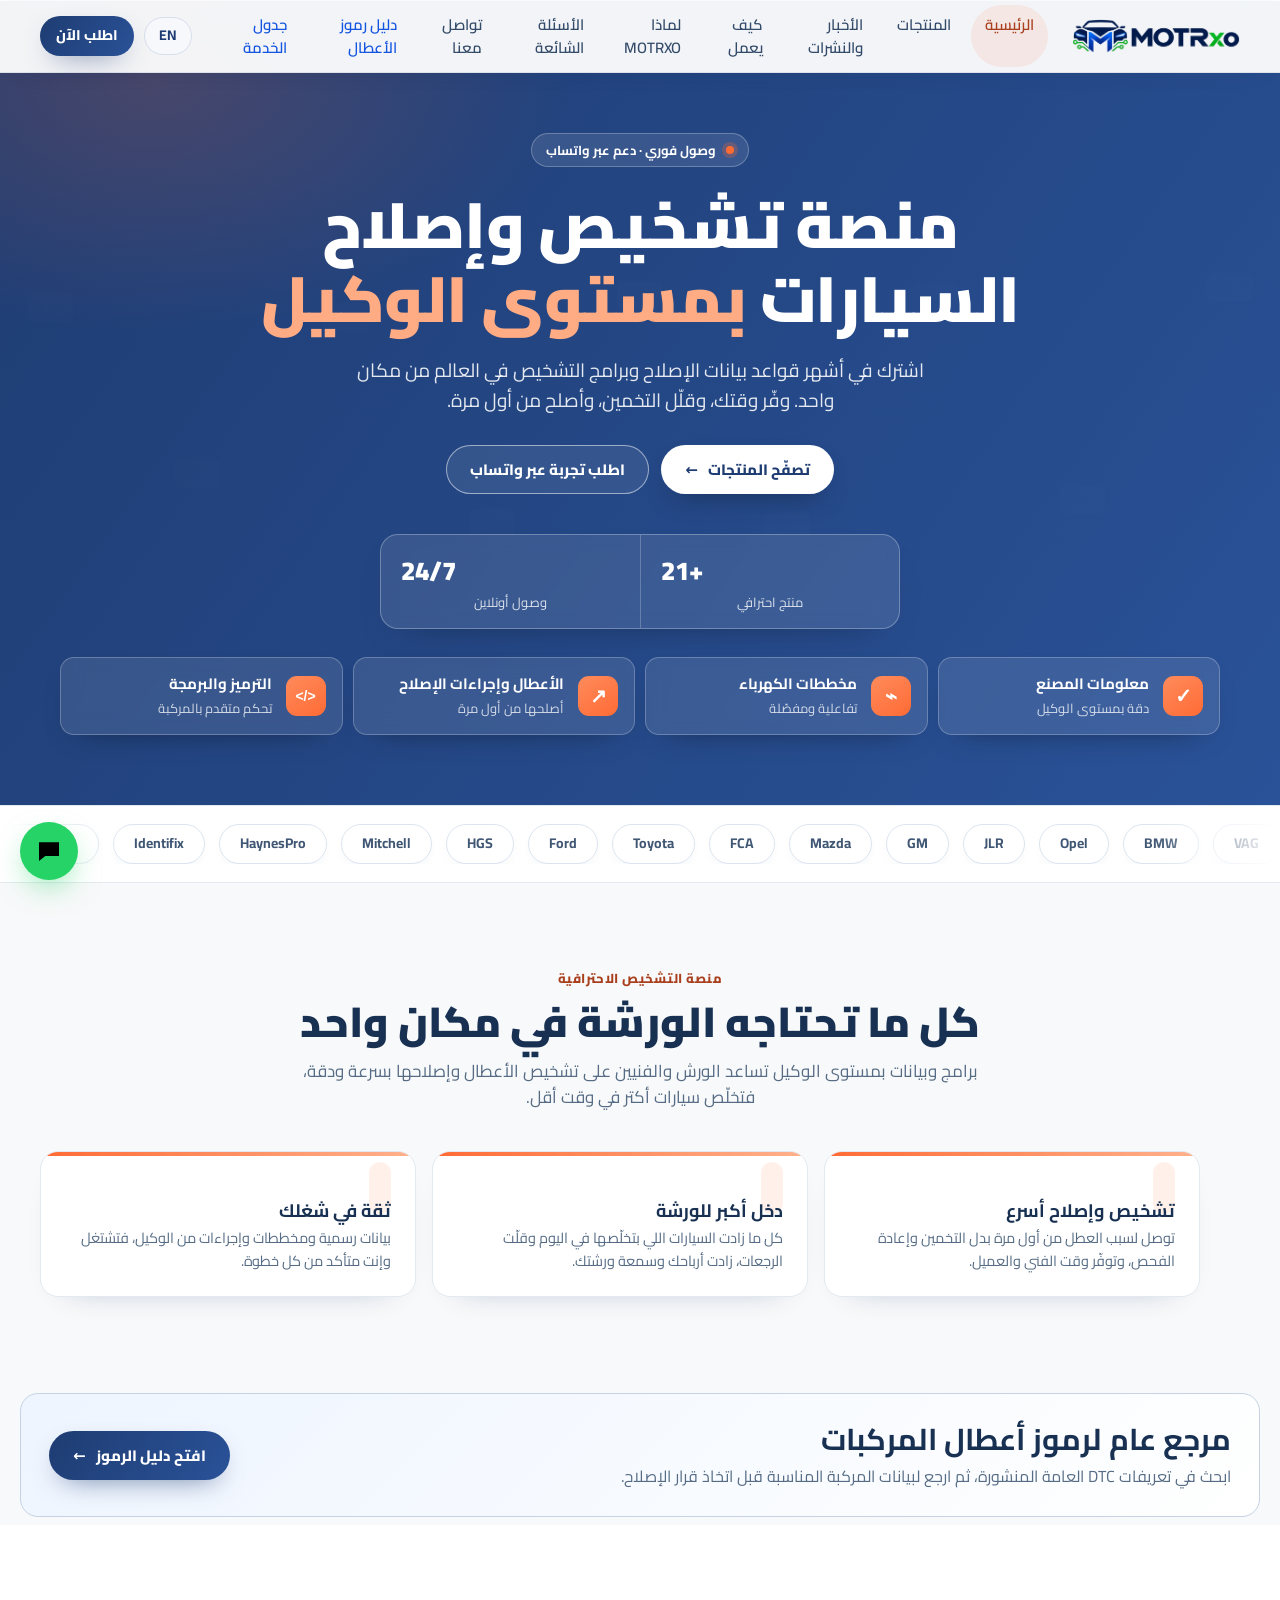
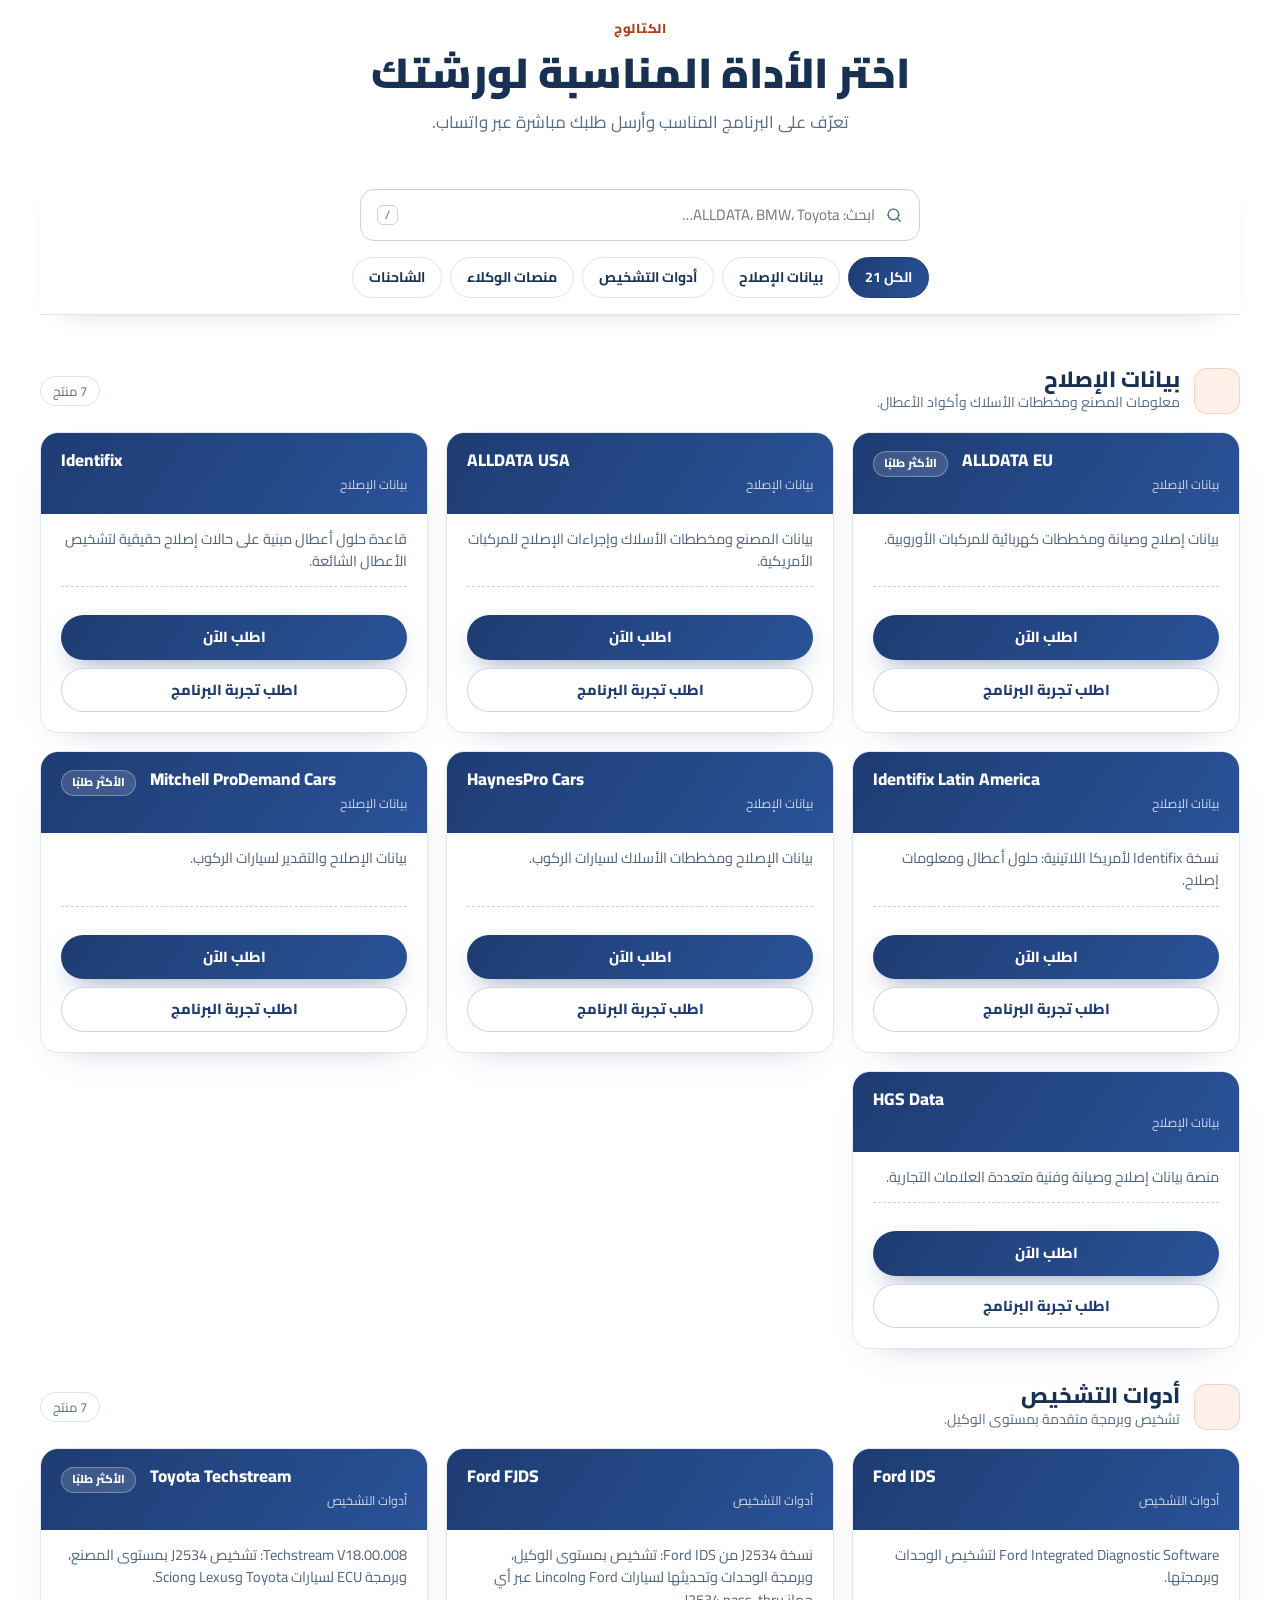
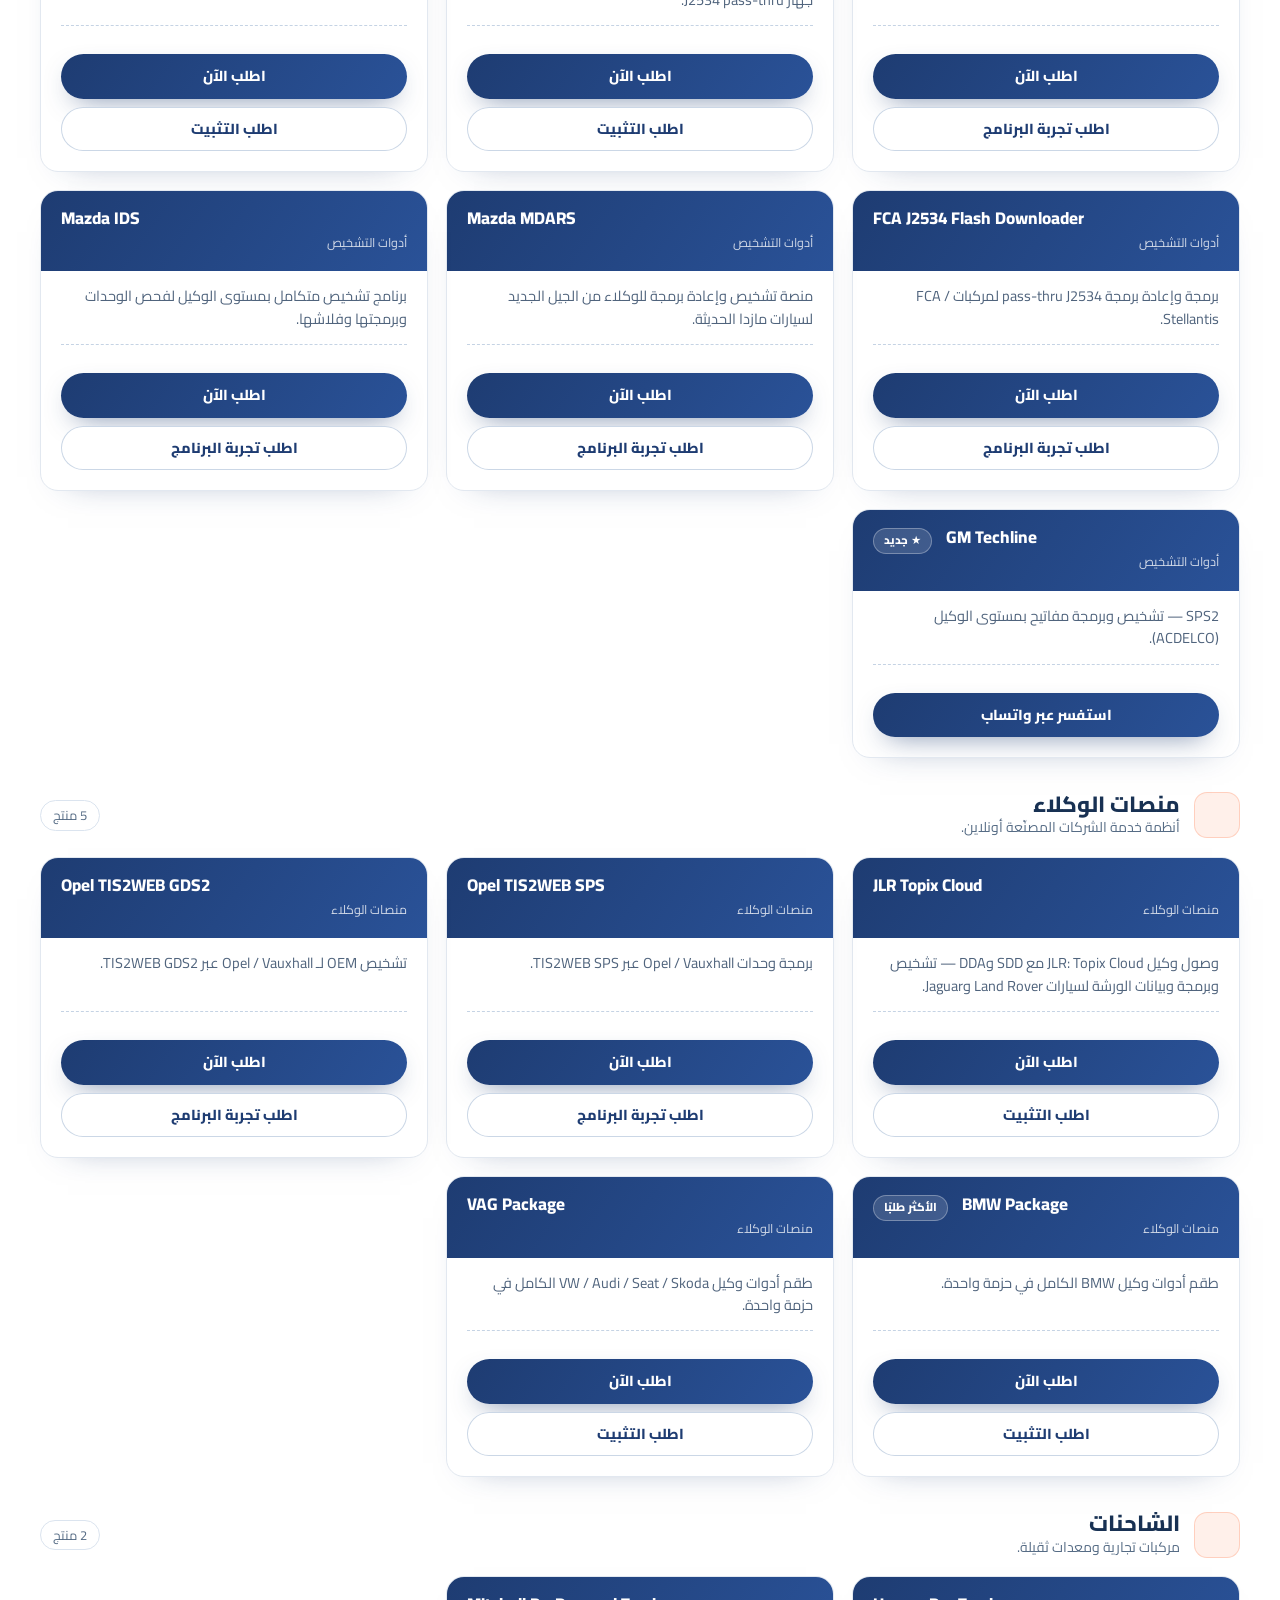
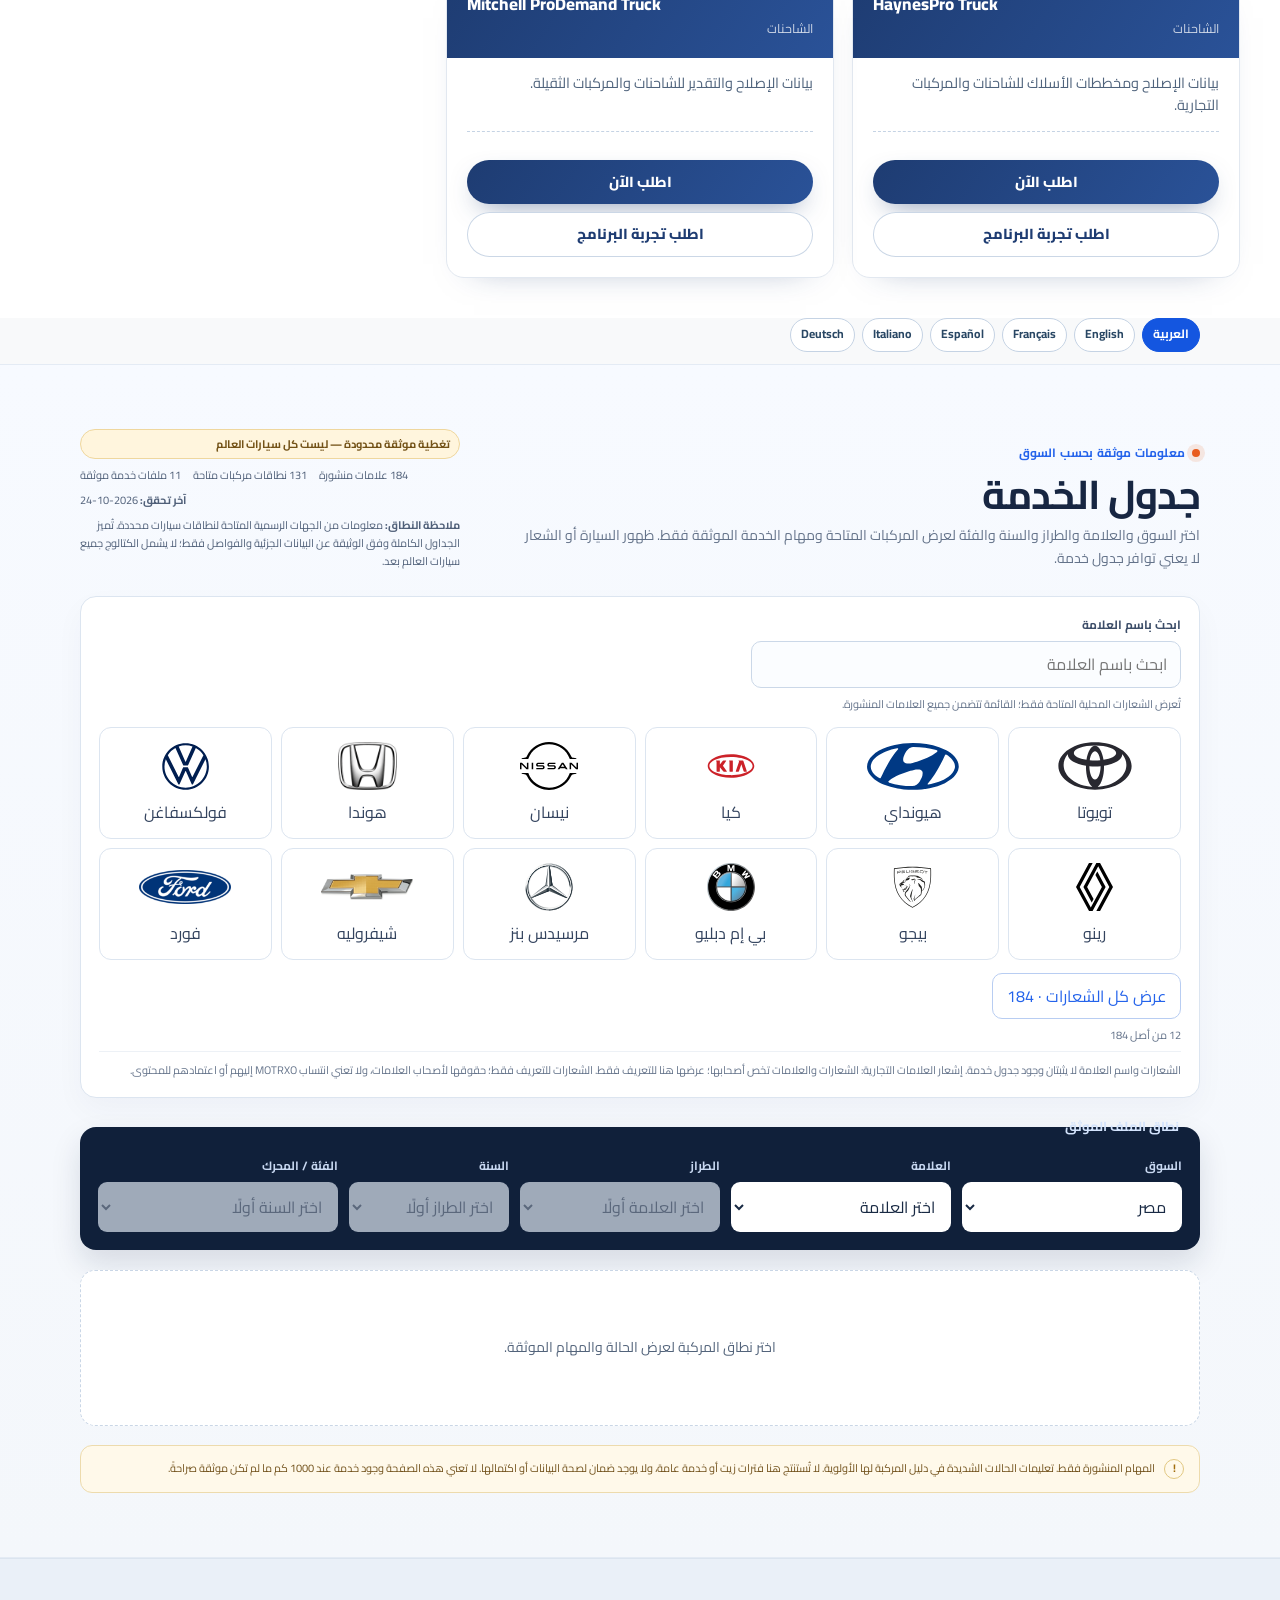
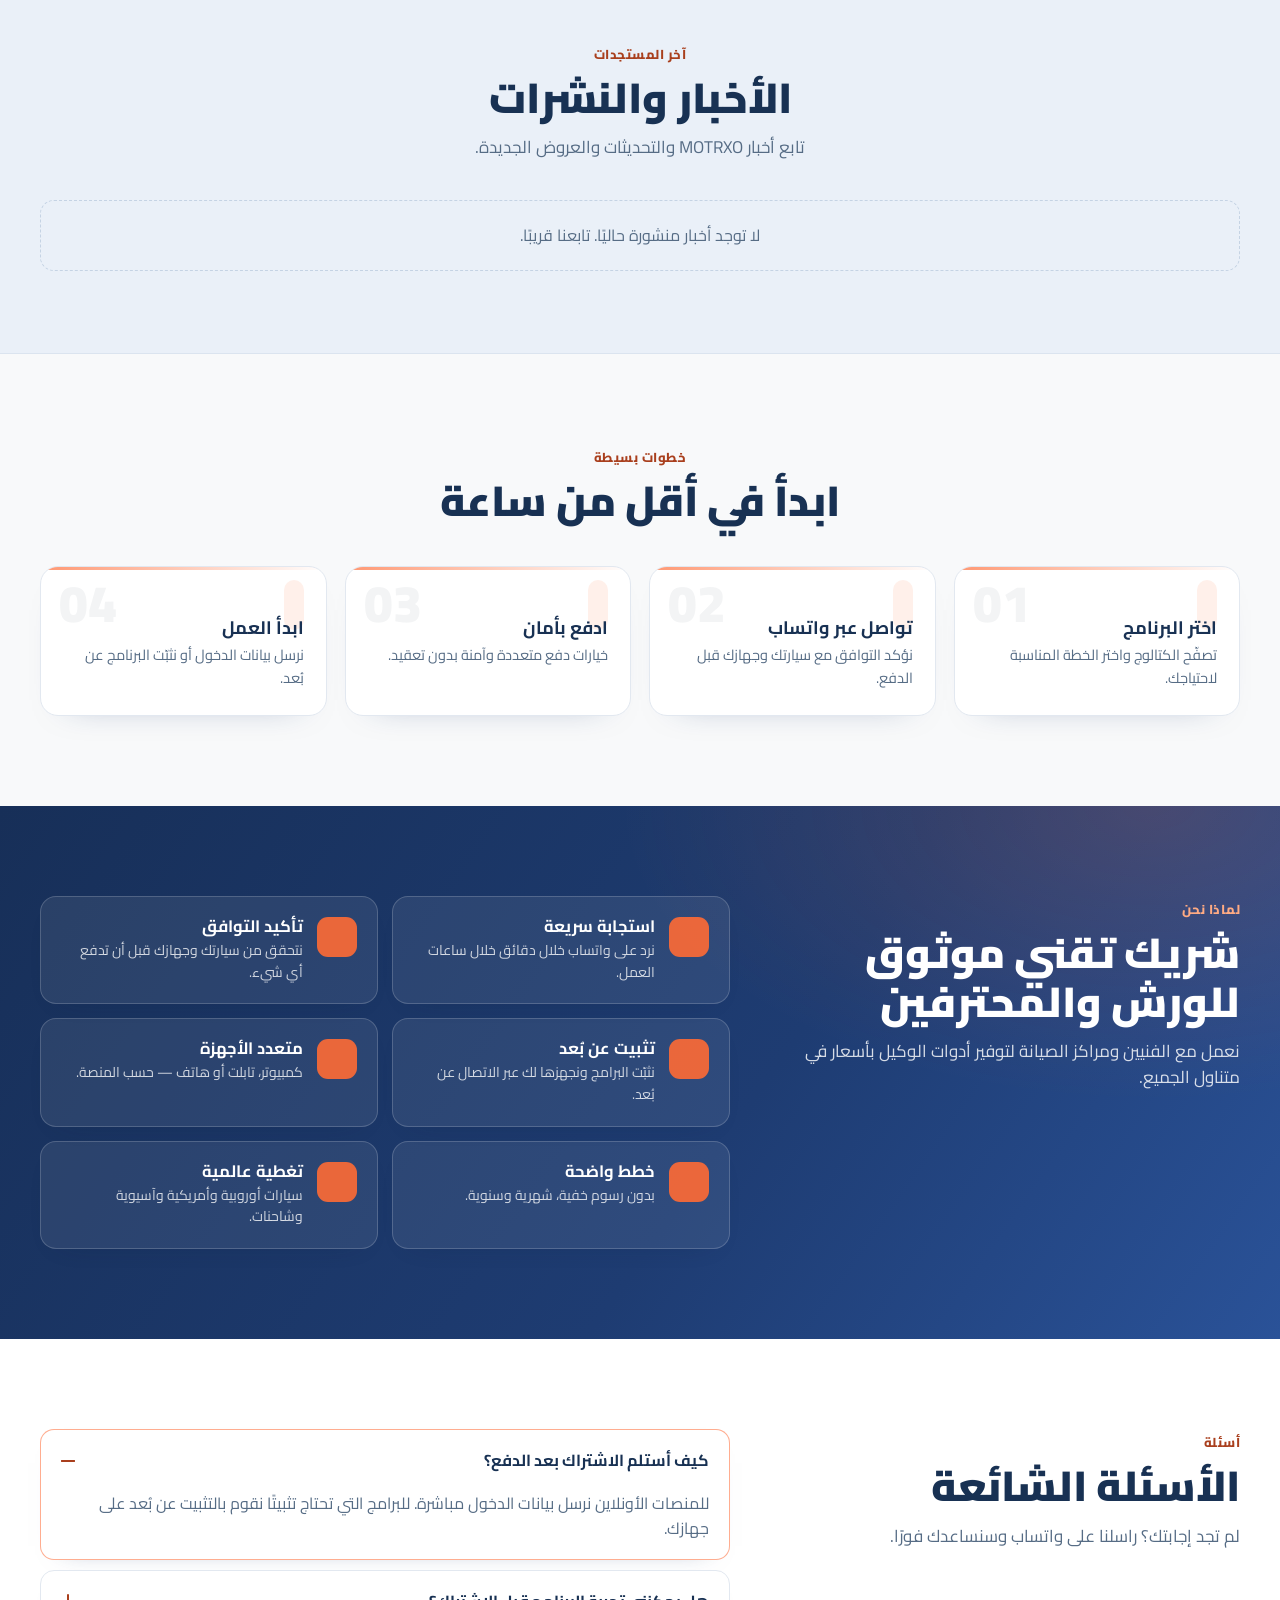
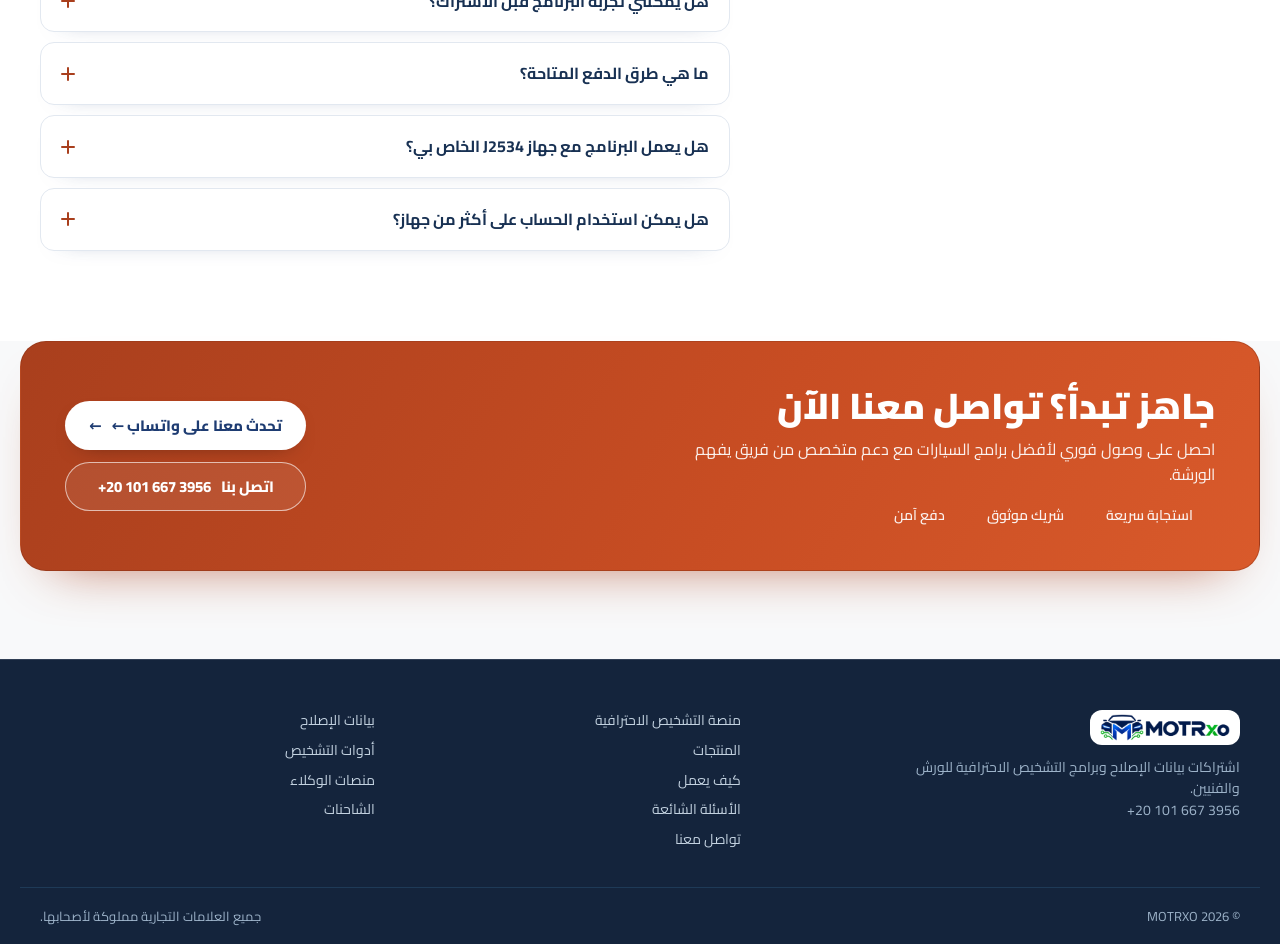
==== commit 4d74f7fe: "Add responsive MOTRXO homepage redesign" ====
--- a/index.html
+++ b/index.html
@@ -12,7 +12,7 @@
 <meta content="width=device-width, initial-scale=1, viewport-fit=cover" name="viewport"/>
 <title>MOTRXO — اشتراكات بيانات وإصلاح وتشخيص السيارات</title>
 <meta content="اشتراكات بيانات الإصلاح وبرامج التشخيص الاحترافية للورش والفنيين — ALLDATA وHaynesPro وFord IDS وToyota Techstream وغيرها." name="description"/>
-<meta content="#f4f7fb" name="theme-color"/>
+<meta content="#1e3c72" name="theme-color"/>
 <link href="assets/favicon.png" rel="icon" type="image/png"/>
 <link href="assets/apple-touch-icon.png" rel="apple-touch-icon"/>
 <link href="https://fonts.googleapis.com/" rel="preconnect"/>
@@ -21,7 +21,8 @@
 <link href="assets/styles.css" rel="stylesheet"/>
 <link href="assets/service-schedule.css" rel="stylesheet"/>
 <link href="assets/dtc-integration.css" rel="stylesheet"/>
-<style>.hero-bg canvas{display:block;width:100%;height:100%}.hero::before{opacity:.6}.cta-acts{display:flex;flex-direction:column;gap:12px;min-width:240px}.cta-acts .btn{justify-content:center}</style>
+<link href="assets/redesign.css" rel="stylesheet"/>
+<style>.hero-bg canvas{display:block;width:100%;height:100%}.hero::before{opacity:1}.cta-acts{display:flex;flex-direction:column;gap:12px;min-width:240px}.cta-acts .btn{justify-content:center}</style>
 <style>
 /* MOTRXO catalog: optional editable prices with expandable product information */
 .product-info { margin: 12px 0 0; padding: 14px; border: 1px solid rgba(44, 104, 168, .18); border-radius: 14px; background: rgba(244, 248, 253, .72); }
--- a/assets/service-schedule.css
+++ b/assets/service-schedule.css
@@ -61,7 +61,7 @@
 .ss-root[dir="rtl"] .ss-select { padding: 8px 11px 8px 34px; }
 .ss-select:disabled { cursor: not-allowed; color: #7b8799; background: #dce5f0; }
 .ss-field-alert { margin: 7px 0 0; color: #f4d897; font-size: 10px; line-height: 1.55; }
-.ss-result-layout { display: grid; grid-template-columns: minmax(0, 1fr) 292px; gap: 18px; align-items: start; }
+.ss-result-layout { display: grid; grid-template-columns: minmax(0, 1fr); gap: 18px; align-items: start; }
 .ss-result-main { min-width: 0; }
 .ss-result-empty { min-height: 156px; display: grid; place-items: center; padding: 28px; color: #53647b; background: white; border: 1px dashed #c9d6e6; border-radius: 15px; font-size: 14px; text-align: center; }
 .ss-profile-card { min-width: 0; padding: 21px; background: white; border: 1px solid var(--ss-line); border-radius: 16px; box-shadow: 0 12px 30px rgba(17, 42, 80, .035); }
@@ -81,7 +81,10 @@
 .ss-reference > div:last-child { border-inline-end: 0; }
 .ss-reference dt, .ss-source-card dt { color: #76849a; font-size: 10px; font-weight: 700; }
 .ss-reference dd, .ss-source-card dd { min-width: 0; margin: 2px 0 0; color: #3f5069; font-size: 11px; line-height: 1.45; overflow-wrap: anywhere; }
-.ss-schedule-panel { margin-top: 20px; }
+.ss-schedule-panel { margin-top: 20px; padding-top: 18px; border-top: 2px solid var(--ss-yellow); }
+.ss-official-attribution { margin: 0 0 12px; padding: 9px 12px; color: #42536d; background: #f6f9fd; border-inline-start: 3px solid var(--ss-yellow); border-radius: 8px; font-size: 11px; line-height: 1.55; overflow-wrap: anywhere; }
+.ss-official-attribution strong { color: #243956; }
+.ss-official-attribution span { color: #697991; }
 .ss-schedule-top { display: flex; align-items: end; justify-content: space-between; gap: 15px; margin-bottom: 12px; }
 .ss-schedule-top h3 { margin: 3px 0 0; color: var(--ss-ink); font-size: 18px; }
 .ss-mileage-control { position: relative; width: 172px; flex: 0 0 auto; }
--- a/assets/redesign.css
+++ b/assets/redesign.css
@@ -0,0 +1,189 @@
+/* MOTRXO homepage visual refresh — inspired by the supplied blue/orange layout. */
+:root {
+  --rd-navy: #1e3c72;
+  --rd-blue: #2a5298;
+  --rd-orange: #ff6b35;
+  --rd-orange-ink: #a93f1d;
+  --rd-soft: #f8f9fa;
+}
+
+html { scroll-padding-top: 88px; }
+body { background: var(--rd-soft); color: #183153; }
+
+/* Calm, bright navigation */
+.hd {
+  background: rgba(255, 255, 255, .94);
+  border-bottom: 1px solid rgba(30, 60, 114, .10);
+  box-shadow: 0 8px 28px -22px rgba(20, 40, 70, .45);
+}
+.hd.scrolled { background: rgba(255, 255, 255, .98); }
+.nav a { color: #334a68; }
+.nav a:hover { color: var(--rd-navy); background: rgba(30, 60, 114, .07); }
+.nav a.on { color: var(--rd-orange-ink); background: rgba(255, 107, 53, .10); }
+.lang, .burger { border-color: #d7e0ec; color: var(--rd-navy); background: #f6f8fb; }
+.lang:hover { border-color: var(--rd-orange); color: var(--rd-orange-ink); }
+.btn {
+  color: #fff;
+  background: linear-gradient(125deg, var(--rd-navy), var(--rd-blue));
+  box-shadow: 0 10px 28px -13px rgba(30, 60, 114, .75);
+}
+.btn:hover { box-shadow: 0 14px 32px -12px rgba(30, 60, 114, .68); }
+.btn-ghost { color: var(--rd-navy); background: #fff; box-shadow: inset 0 0 0 1px #cbd7e6; }
+.btn-ghost:hover { color: var(--rd-navy); background: #f5f8fc; box-shadow: inset 0 0 0 1px var(--rd-orange); }
+
+/* Blue gradient hero, retaining the existing MOTRXO background artwork and content */
+.hero {
+  color: #fff;
+  background: linear-gradient(125deg, var(--rd-navy), var(--rd-blue));
+  min-height: min(760px, 92vh);
+}
+.hero-bg img { opacity: .10; filter: grayscale(1) contrast(1.1); }
+.hero-bg canvas { opacity: .18; }
+.hero::before,
+[dir="ltr"] .hero::before {
+  opacity: 1;
+  background:
+    radial-gradient(600px 360px at 12% 10%, rgba(255, 107, 53, .18), transparent 70%),
+    linear-gradient(125deg, rgba(30, 60, 114, .96), rgba(42, 82, 152, .94));
+}
+.hero-in {
+  grid-template-columns: minmax(0, 1fr);
+  justify-items: center;
+  align-items: center;
+  gap: 28px;
+  text-align: center;
+}
+.hero-in > div:first-child { width: min(100%, 860px); display: flex; flex-direction: column; align-items: center; }
+.eyebrow { color: #fff; background: rgba(255, 255, 255, .10); border-color: rgba(255, 255, 255, .25); }
+.eyebrow .dot { background: var(--rd-orange); box-shadow: 0 0 0 4px rgba(255, 107, 53, .24); }
+.hero h1 { color: #fff; }
+.hero h1 em { color: #ffab83; background: none; -webkit-text-fill-color: currentColor; }
+.hero .lead { color: rgba(255, 255, 255, .88); margin-inline: auto; }
+.hero-cta { justify-content: center; }
+.hero .btn:not(.btn-ghost) { background: #fff; color: var(--rd-navy); box-shadow: 0 12px 30px -14px rgba(0, 0, 0, .45); }
+.hero .btn-ghost { color: #fff; background: rgba(255, 255, 255, .08); box-shadow: inset 0 0 0 1px rgba(255, 255, 255, .52); }
+.hero .btn-ghost:hover { color: #fff; background: rgba(255, 255, 255, .16); }
+.hero .stats { width: min(100%, 720px); margin-inline: auto; background: rgba(255, 255, 255, .10); border-color: rgba(255, 255, 255, .28); box-shadow: 0 16px 40px -28px rgba(0, 0, 0, .5); }
+.hero .stats div + div { border-color: rgba(255, 255, 255, .22); }
+.hero .stats dt, .hero .stats dd { color: #fff; }
+.hero .stats dd { opacity: .82; }
+.hero .feats { width: 100%; max-width: 1160px; grid-template-columns: repeat(4, minmax(0, 1fr)); }
+.hero .feats li { min-width: 0; color: #fff; background: rgba(255, 255, 255, .10); border-color: rgba(255, 255, 255, .24); box-shadow: 0 12px 32px -22px rgba(0, 0, 0, .65); text-align: start; }
+.hero .feats li:hover { border-color: rgba(255, 107, 53, .72); transform: translateY(-2px); }
+.hero .feats svg.i { display: none; }
+.hero .feats li::before { content: ""; display: grid; place-items: center; flex: 0 0 40px; width: 40px; height: 40px; border-radius: 11px; color: #fff; background: linear-gradient(145deg, #ff8b5c, var(--rd-orange)); font: 800 20px/1 Arial, sans-serif; }
+.hero .feats li:nth-child(1)::before { content: "✓"; }
+.hero .feats li:nth-child(2)::before { content: "⌁"; }
+.hero .feats li:nth-child(3)::before { content: "↗"; }
+.hero .feats li:nth-child(4)::before { content: "</>"; font-size: 14px; }
+.hero .feats span { color: rgba(255, 255, 255, .78); }
+
+/* Brand strip and section rhythm */
+.brands { background: #fff; border-color: #e3e9f1; }
+.br { box-shadow: 0 5px 18px -14px rgba(30, 60, 114, .45); }
+.br b { color: #405774; }
+.kicker { color: var(--rd-orange-ink); }
+.about { padding: 82px 0 52px; background: var(--rd-soft); }
+.ab-g li { position: relative; overflow: hidden; background: #fff; border-color: #e3e9f1; box-shadow: 0 14px 34px -28px rgba(30, 60, 114, .48); }
+.ab-g li::before { content: ""; position: absolute; inset: 0 0 auto; height: 4px; background: linear-gradient(90deg, var(--rd-orange), #ffb18d); }
+.ab-g svg.i, .steps svg.i { color: var(--rd-orange-ink); background: rgba(255, 107, 53, .10); }
+
+/* Product catalogue cards preserve CMS data, plan options and actions */
+.shop { background: #fff; }
+.tools { background: rgba(255, 255, 255, .96); box-shadow: 0 10px 28px -24px rgba(20, 40, 70, .48); }
+.search:focus-within { border-color: var(--rd-orange); box-shadow: 0 0 0 4px rgba(255, 107, 53, .13); }
+.tab.on { background: linear-gradient(125deg, var(--rd-navy), var(--rd-blue)); border-color: var(--rd-navy); color: #fff; }
+.tab.on small { color: #fff; }
+.cat-ic { color: var(--rd-orange-ink); background: rgba(255, 107, 53, .10); border-color: rgba(255, 107, 53, .24); }
+.cd {
+  overflow: hidden;
+  padding: 0 20px 20px;
+  background: #fff;
+  border-color: #e2e8f0;
+  box-shadow: 0 14px 34px -28px rgba(30, 60, 114, .52);
+}
+.cd:hover { border-color: rgba(42, 82, 152, .35); box-shadow: 0 22px 42px -30px rgba(30, 60, 114, .52); }
+.cd.is-pop { border-color: rgba(255, 107, 53, .58); box-shadow: 0 0 0 1px rgba(255, 107, 53, .14), 0 20px 42px -30px rgba(30, 60, 114, .54); }
+.cd-top { margin: 0 -20px 0; padding: 18px 20px; min-height: 76px; background: linear-gradient(125deg, var(--rd-navy), var(--rd-blue)); }
+.cd-top .ct h3, .cd-top .pn { color: #fff; }
+.cd-top .cat { color: rgba(255, 255, 255, .78); }
+.cd-top .cat svg.i { color: #ffc0a4; }
+.cd-top .badge { color: #fff; background: rgba(255, 255, 255, .14); border-color: rgba(255, 255, 255, .30); }
+.cd-top .badge.nw { color: #fff; background: rgba(22, 163, 74, .82); border-color: rgba(255, 255, 255, .34); }
+.desc { color: #50647d; }
+.chips li { color: #405d81; background: #eef3f9; border-color: #dce5f0; }
+.plans { background: #f2f5f9; border-color: #e1e7ef; }
+.pl.on { color: var(--rd-navy); box-shadow: inset 0 0 0 1px var(--rd-orange); }
+.price b { color: var(--rd-navy); }
+.price.ask b { color: var(--rd-orange-ink); }
+.product-info { background: #f7f9fc; border-color: #e0e7f0; }
+
+/* Light process and FAQ, dark benefits band */
+.how { background: var(--rd-soft); }
+.steps li { border-color: #e2e8f0; box-shadow: 0 14px 34px -30px rgba(30, 60, 114, .5); }
+.steps li::after { background: linear-gradient(90deg, var(--rd-orange), transparent); }
+.why {
+  --tx: #fff;
+  --mu: #d1dcec;
+  --line: rgba(255, 255, 255, .18);
+  background: radial-gradient(760px 420px at 90% 0%, rgba(255, 107, 53, .17), transparent 70%), linear-gradient(125deg, #172f58, #1e3c72 58%, #2a5298);
+  border: 0;
+}
+.why .sec-head h2, .why .sec-head p { color: #fff; }
+.why .sec-head p { opacity: .82; }
+.why .kicker { color: #ffab83; }
+.why-g li { background: rgba(255, 255, 255, .08); border-color: rgba(255, 255, 255, .18); }
+.why-g li:hover { border-color: rgba(255, 107, 53, .76); }
+.why-g svg.i { color: #fff; background: rgba(255, 107, 53, .90); }
+.why-g h3 { color: #fff; }
+.why-g p { color: rgba(255, 255, 255, .78); }
+.faq { background: #fff; }
+.qa details { border-color: #e2e8f0; box-shadow: 0 10px 24px -24px rgba(30, 60, 114, .6); }
+.qa details[open] { border-color: rgba(255, 107, 53, .55); }
+.pm::before, .pm::after { background: var(--rd-orange-ink); }
+
+/* High-contrast orange contact panel and existing dark footer */
+.cta-band { padding-bottom: 88px; }
+.cta-in {
+  background: linear-gradient(120deg, #a93f1d, #c84d23 58%, #d95a2b);
+  border: 1px solid rgba(127, 48, 20, .35);
+  box-shadow: 0 26px 54px -34px rgba(169, 63, 29, .78);
+}
+.cta-in h2, .cta-in p, .cta-in .trust li { color: #fff; }
+.cta-in p, .cta-in .trust li { opacity: .92; }
+.cta-in .btn:not(.btn-ghost) { color: var(--rd-navy); background: #fff; box-shadow: 0 8px 22px -15px rgba(0, 0, 0, .55); }
+.cta-in .btn-ghost { color: #fff; background: rgba(255, 255, 255, .08); box-shadow: inset 0 0 0 1px rgba(255, 255, 255, .62); }
+.ft { background: #14243c; border-color: rgba(255, 255, 255, .12); }
+.ft-nav a:hover, .ft-cats a:hover { color: #ffab83; }
+.fab { box-shadow: 0 12px 30px -8px rgba(37, 211, 102, .56); }
+
+@media (max-width: 1060px) {
+  .hero .feats { grid-template-columns: repeat(2, minmax(0, 1fr)); }
+}
+@media (max-width: 900px) {
+  .nav { background: rgba(255, 255, 255, .99); box-shadow: 0 18px 30px -28px rgba(30, 60, 114, .55); }
+}
+@media (max-width: 640px) {
+  .hero { min-height: auto; padding: 112px 0 54px; }
+  .hero .feats { grid-template-columns: repeat(2, minmax(0, 1fr)); }
+  .hero .stats div { padding: 12px 10px; }
+  .hero .stats dt { font-size: 20px; }
+  .about { padding: 60px 0 34px; }
+  .cd { padding: 0 16px 16px; }
+  .cd-top { margin-inline: -16px; padding: 16px; }
+  .cta-band { padding-bottom: 60px; }
+  .fab { display: none; }
+}
+@media (max-width: 360px) {
+  .hero .feats { grid-template-columns: 1fr; }
+  .bar.w { gap: 8px; }
+  .logo { width: 116px; flex: 0 0 116px; }
+  .logo img { width: 100%; height: auto; }
+  .acts { gap: 6px; }
+  .acts .lang { min-width: 36px; padding-inline: 8px; }
+  .acts .burger { width: 38px; height: 38px; }
+  #hdwa { display: none; }
+}
+@media (prefers-reduced-motion: reduce) {
+  .hero .feats li:hover { transform: none; }
+}
